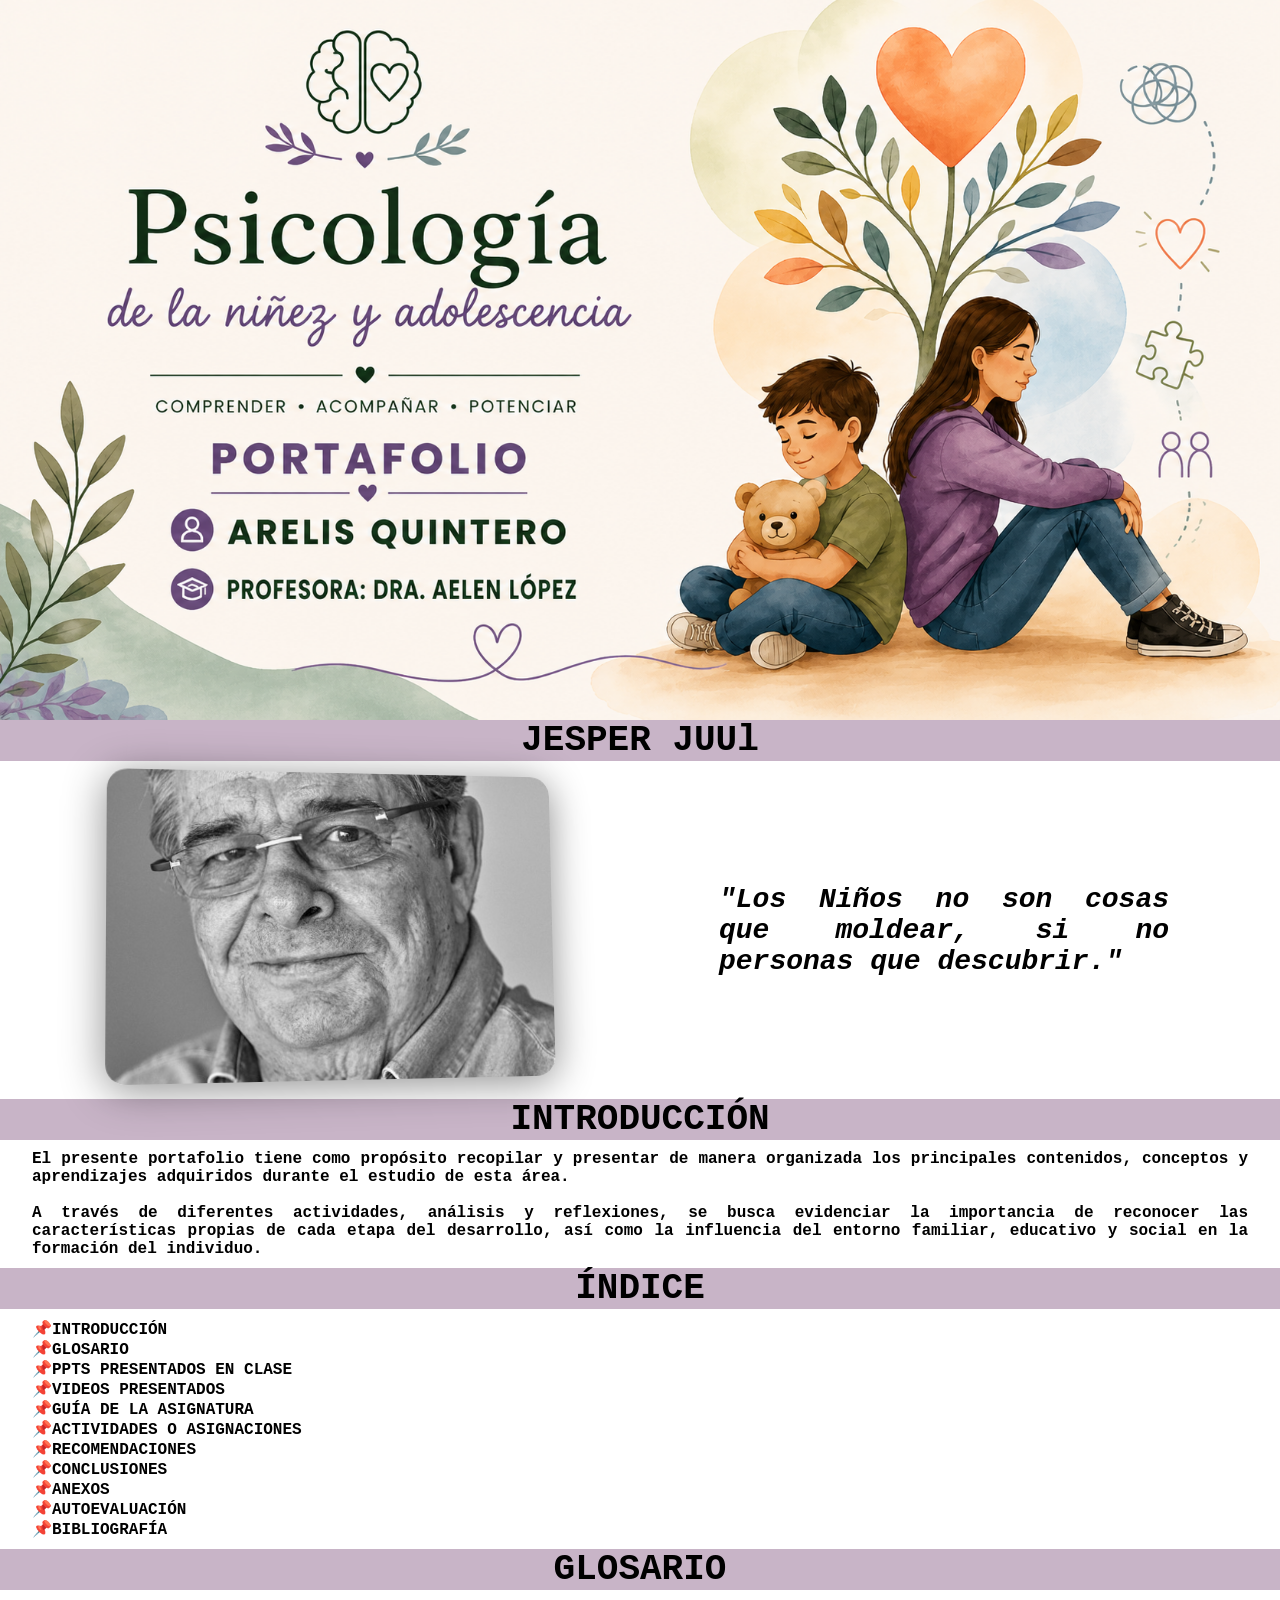
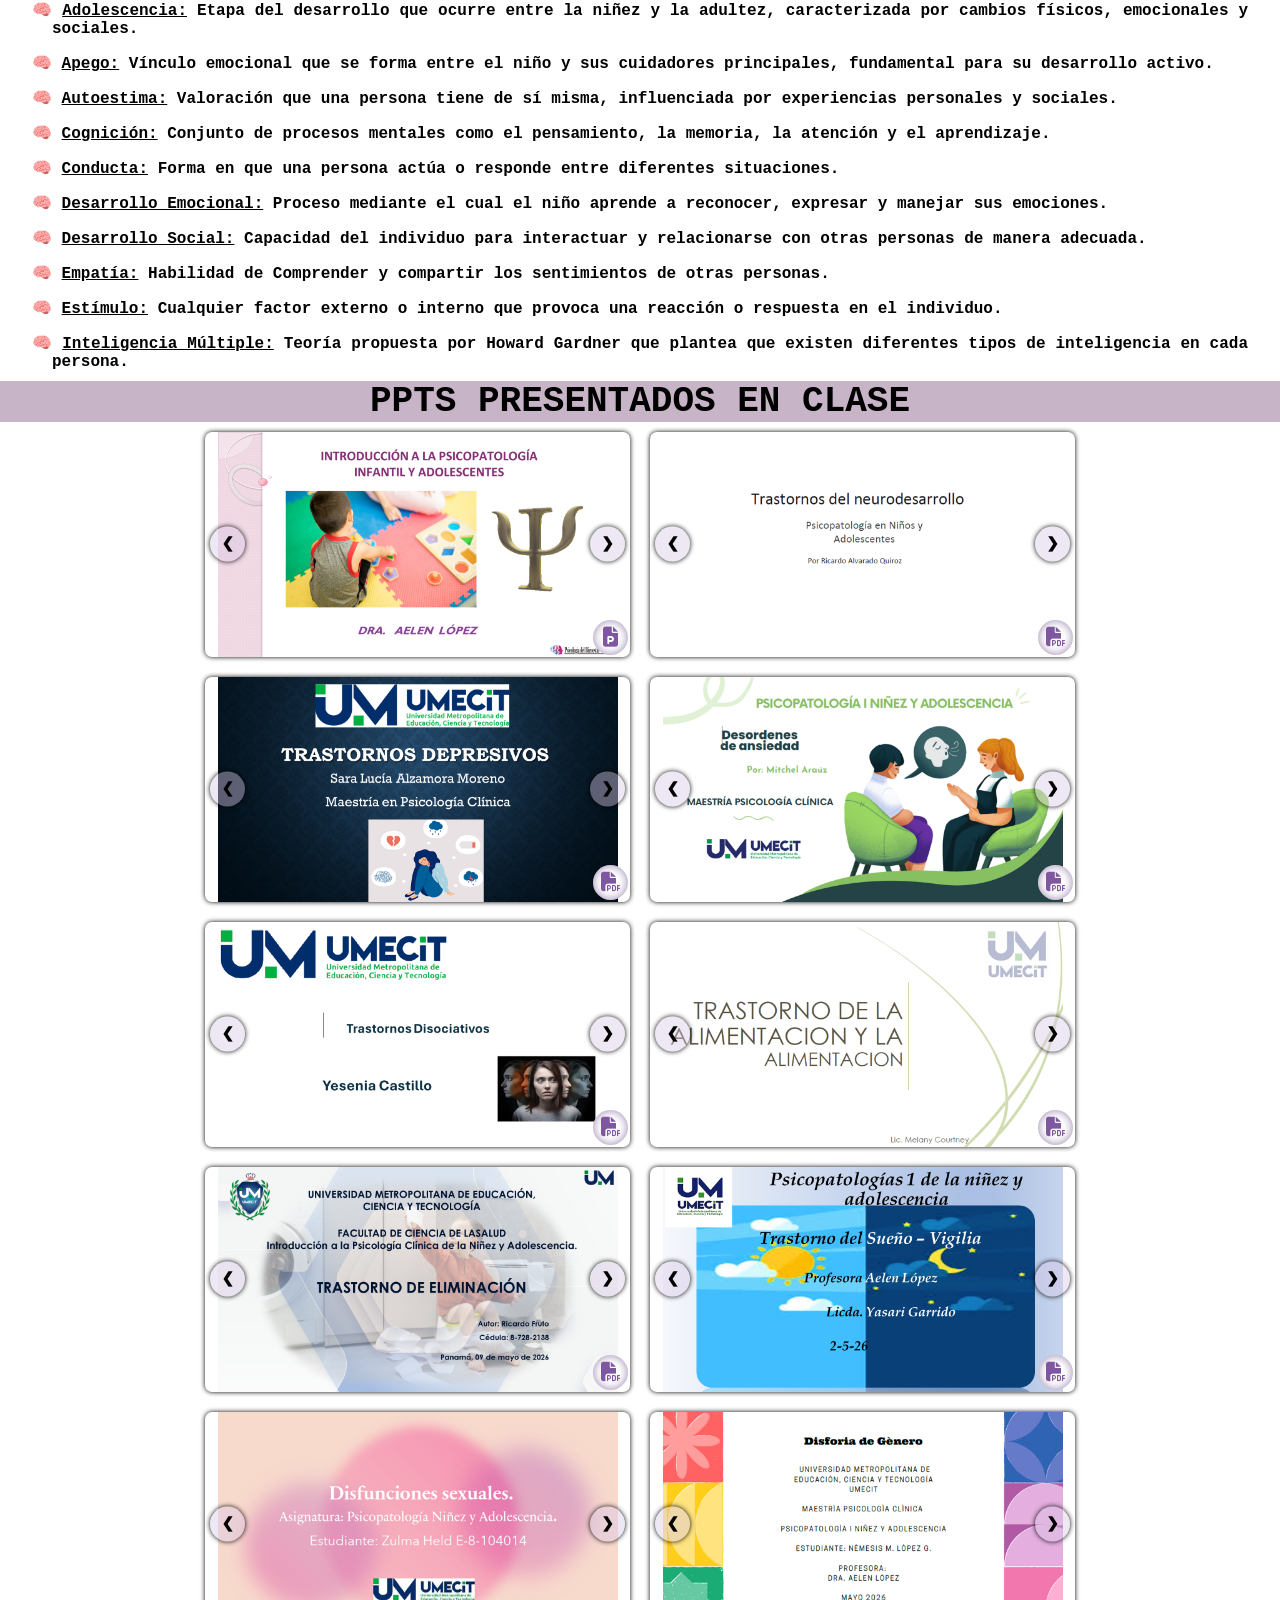
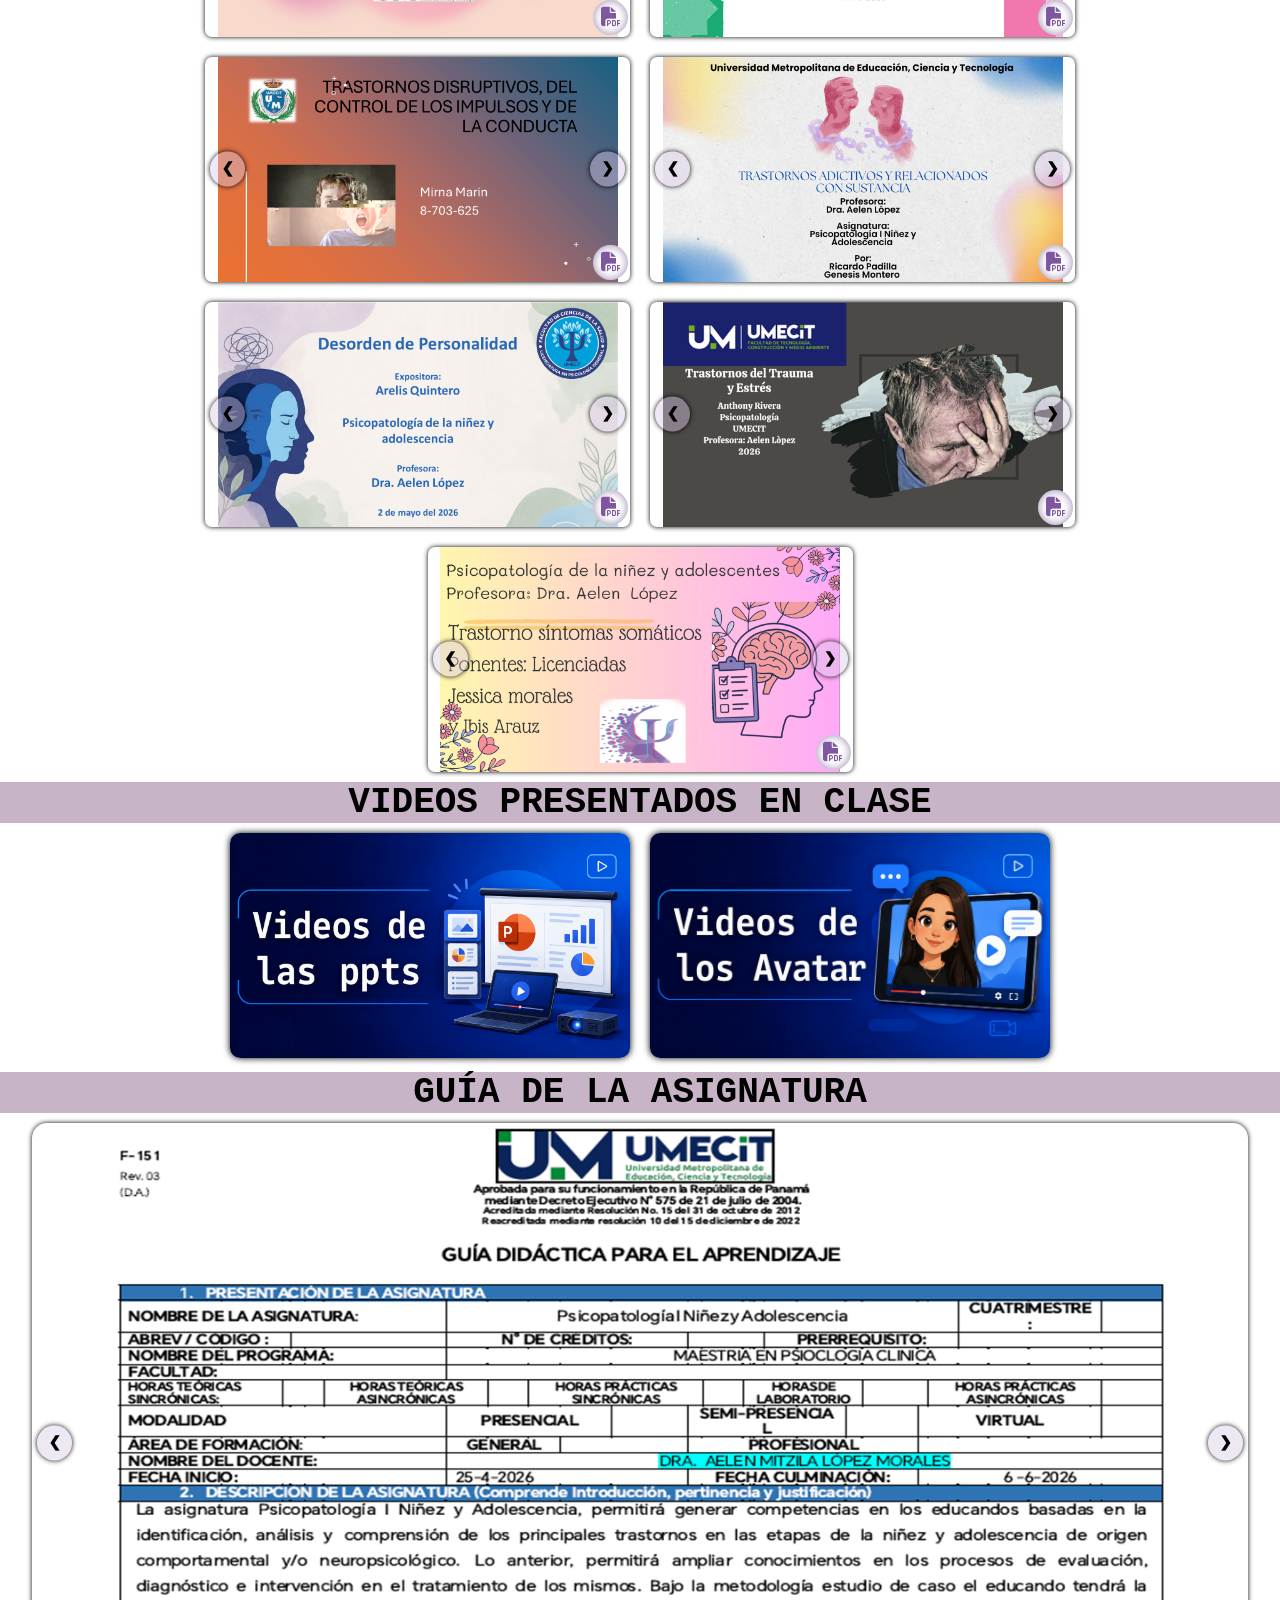
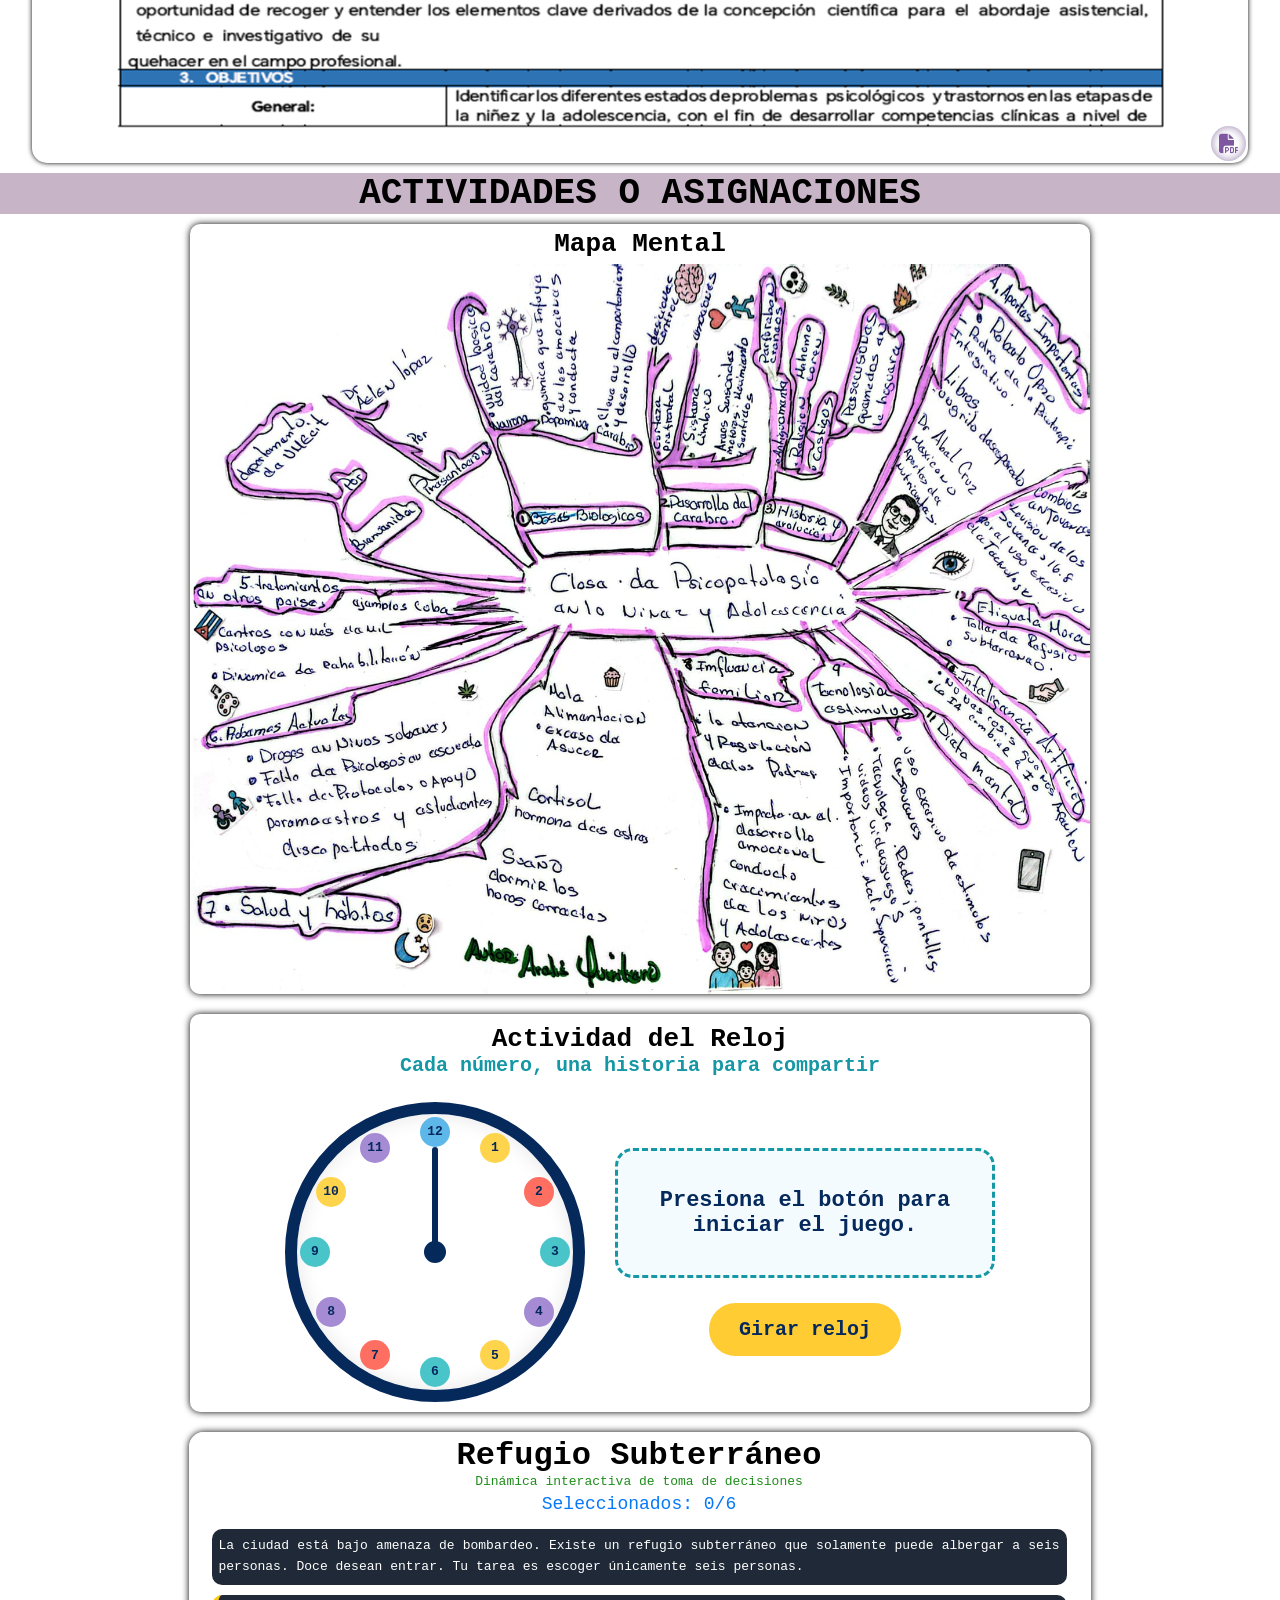
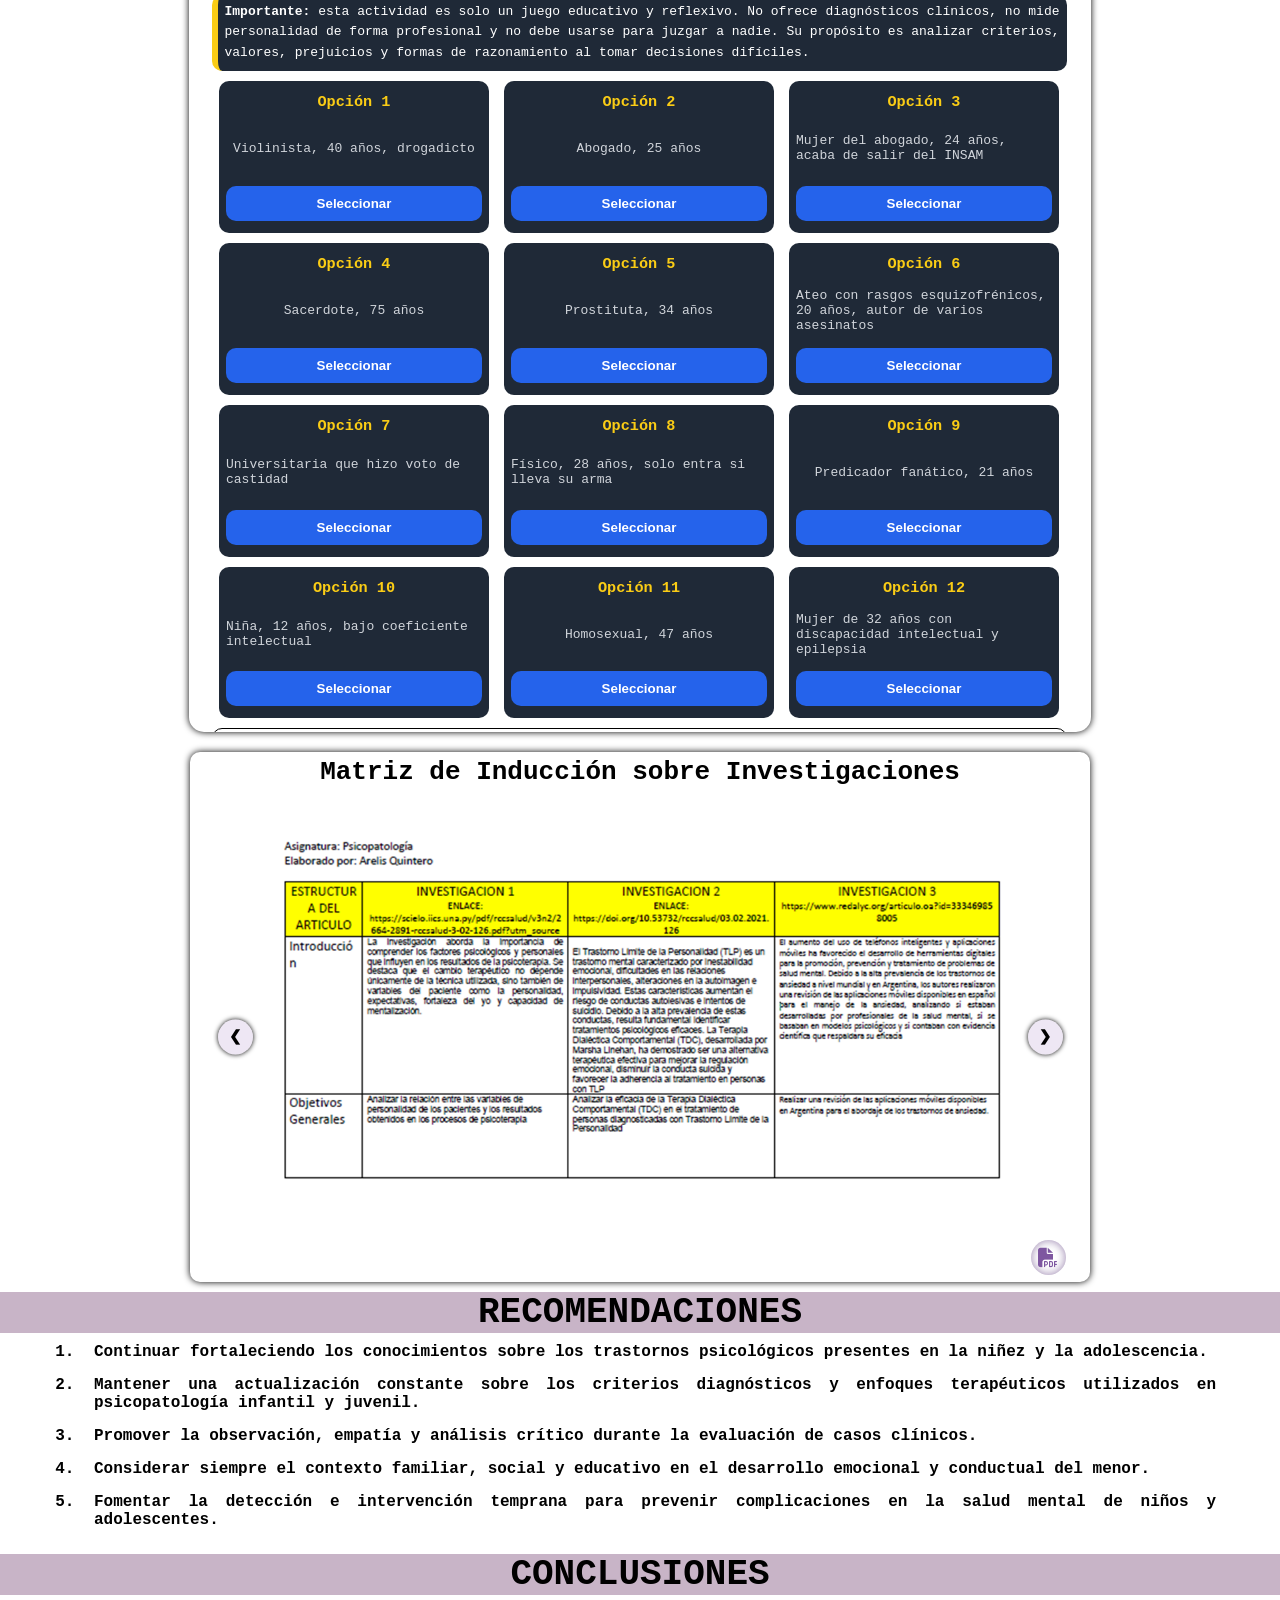
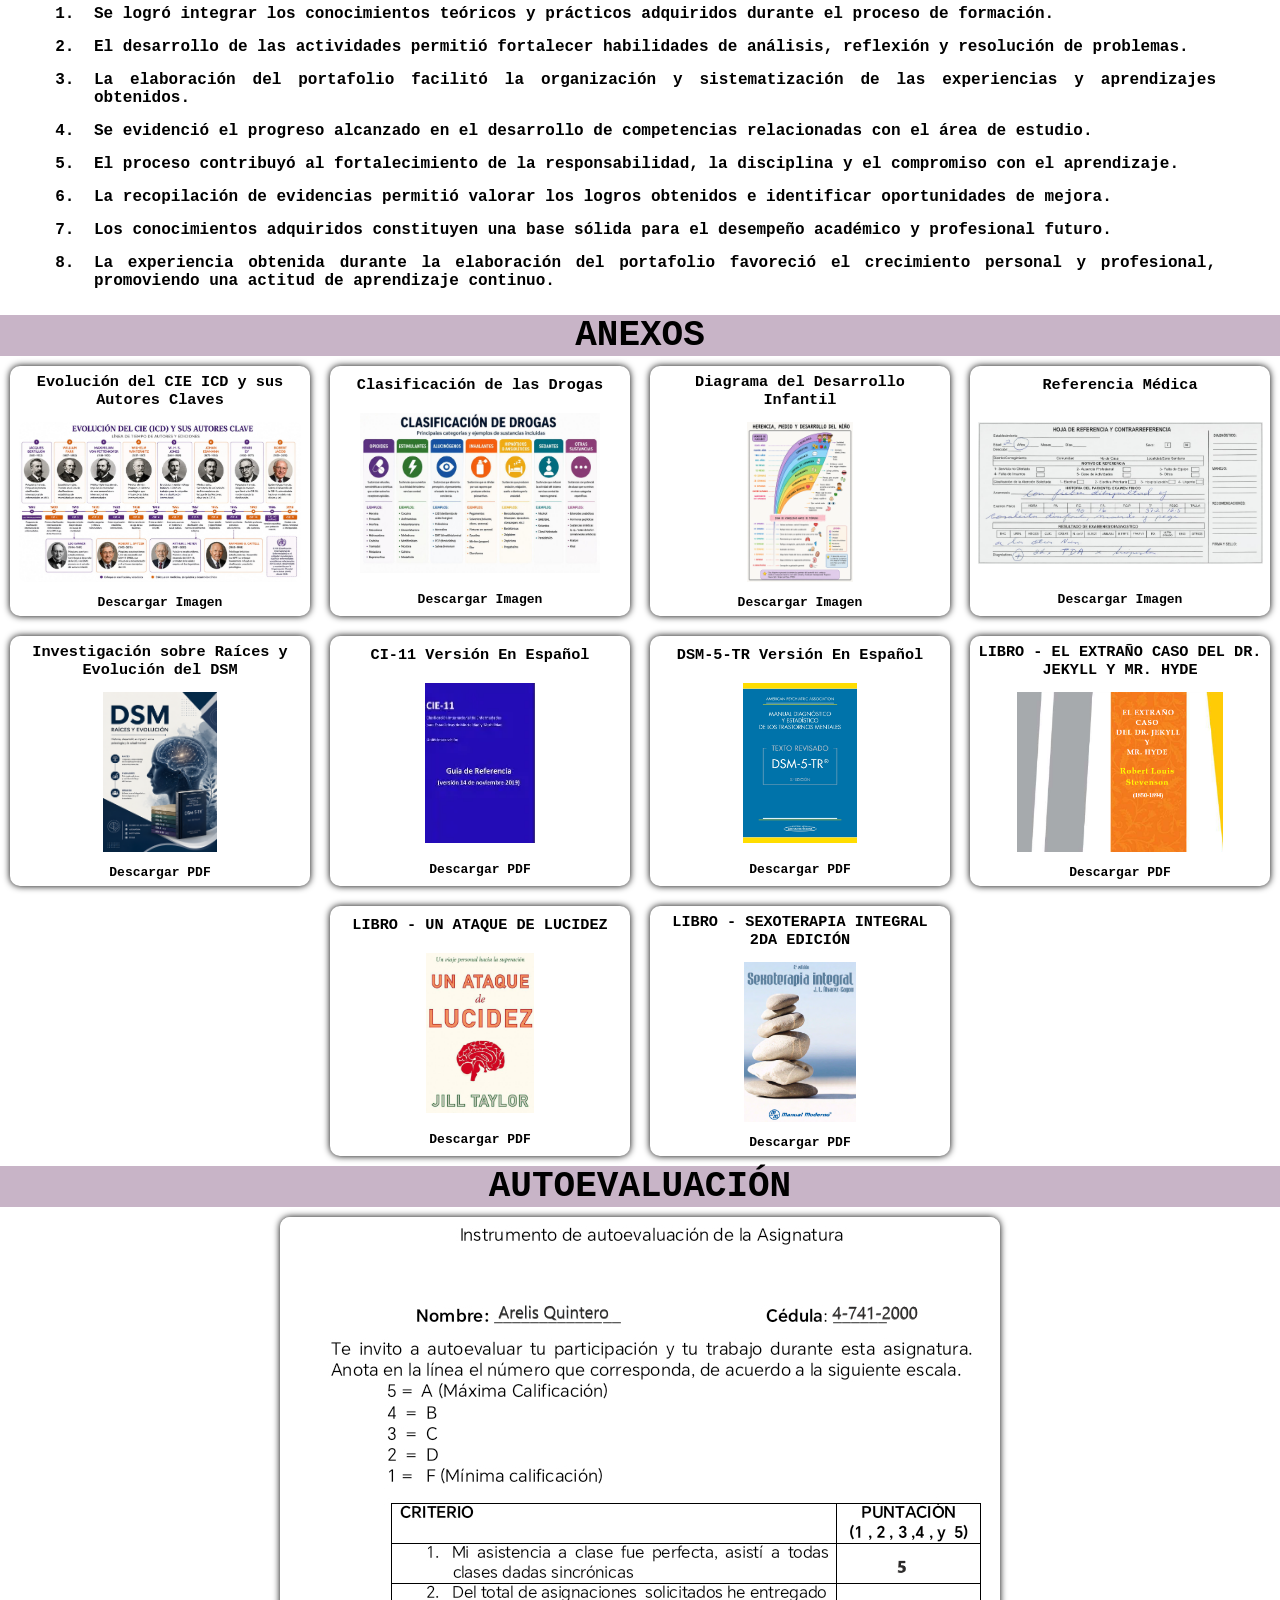
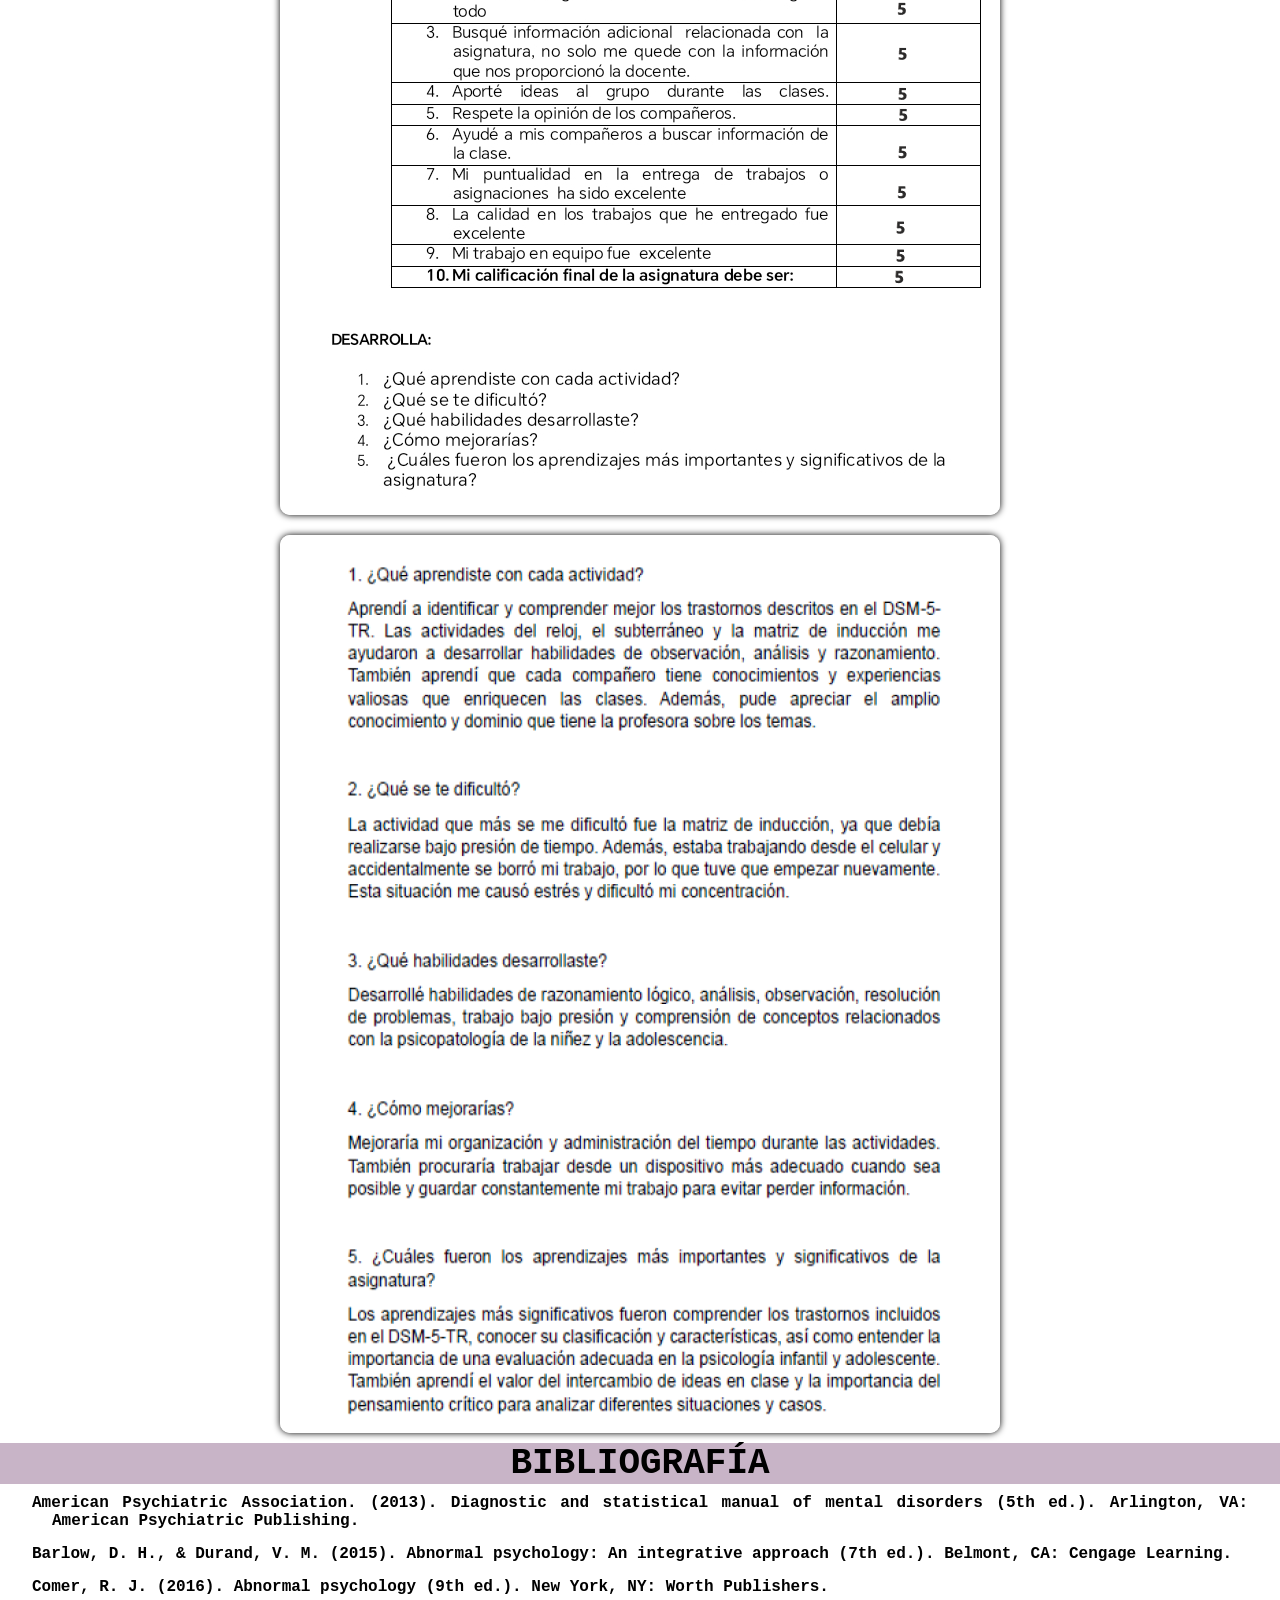
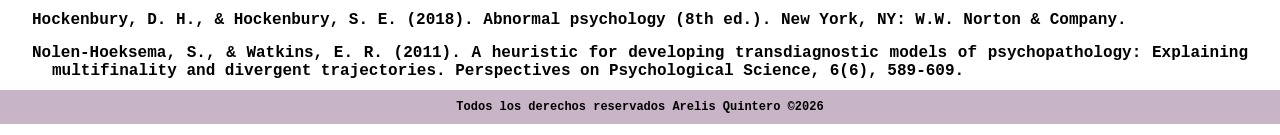
==== index.html @ db425bf8 "mejoras71" ====
<!DOCTYPE html>
<html lang="en">

<head>
  <meta charset="UTF-8" />
  <meta name="viewport" content="width=device-width, initial-scale=1.0" />
  <link href="style.css" rel="stylesheet" />
  <link href="https://cdnjs.cloudflare.com/ajax/libs/font-awesome/6.5.1/css/all.min.css" rel="stylesheet" />
  <title>Arelis - Mi Portafolio</title>
</head>

<body>
  <header>
    <img class="img-portada" src="portada.png" alt="portada" />
  </header>

  <main>
    <div class="fx fx-col">
      <div class="titulo">JESPER JUUl</div>
      <div class="seccion f-frase">
        <img class="img-frase" src="jesper.jpg" alt="autor" />
        <div class="txt-frase">
          "Los Niños no son cosas que moldear, si no personas que descubrir."
        </div>
      </div>
    </div>

    <div class="fx fx-col">
      <div class="titulo">INTRODUCCIÓN</div>
      <div class="seccion intro">
        El presente portafolio tiene como propósito recopilar y presentar de
        manera organizada los principales contenidos, conceptos y aprendizajes
        adquiridos durante el estudio de esta área. <br /><br />A través de
        diferentes actividades, análisis y reflexiones, se busca evidenciar la
        importancia de reconocer las características propias de cada etapa del
        desarrollo, así como la influencia del entorno familiar, educativo y
        social en la formación del individuo.
      </div>
    </div>

    <div class="fx fx-col">
      <div class="titulo">ÍNDICE</div>
      <ul class="indice">
        <li>INTRODUCCIÓN</li>
        <li>GLOSARIO</li>
        <li>PPTS PRESENTADOS EN CLASE</li>
        <li>VIDEOS PRESENTADOS</li>
        <li>GUÍA DE LA ASIGNATURA</li>
        <li>ACTIVIDADES O ASIGNACIONES</li>
        <li>RECOMENDACIONES</li>
        <li>CONCLUSIONES</li>
        <li>ANEXOS</li>
        <li>AUTOEVALUACIÓN</li>
        <li>BIBLIOGRAFÍA</li>
      </ul>
    </div>
    </div>

    <div class="fx fx-col">
      <div class="titulo">GLOSARIO</div>
      <ul class="glosario">
        <li>
          <u>Adolescencia:</u> Etapa del desarrollo que ocurre entre la
          niñez y la adultez, caracterizada por cambios físicos, emocionales
          y sociales.
        </li><br />
        <li>
          <u>Apego:</u> Vínculo emocional que se forma entre el niño y sus
          cuidadores principales, fundamental para su desarrollo activo.
        </li><br />
        <li>
          <u>Autoestima:</u> Valoración que una persona tiene de sí misma,
          influenciada por experiencias personales y sociales.
        </li><br />
        <li>
          <u>Cognición:</u> Conjunto de procesos mentales como el
          pensamiento, la memoria, la atención y el aprendizaje.
        </li><br />
        <li>
          <u>Conducta:</u> Forma en que una persona actúa o responde entre
          diferentes situaciones.
        </li><br />
        <li>
          <u>Desarrollo Emocional:</u> Proceso mediante el cual el niño
          aprende a reconocer, expresar y manejar sus emociones.
        </li><br />
        <li>
          <u>Desarrollo Social:</u> Capacidad del individuo para interactuar
          y relacionarse con otras personas de manera adecuada.
        </li><br />
        <li>
          <u>Empatía:</u> Habilidad de Comprender y compartir los
          sentimientos de otras personas.
        </li><br />
        <li>
          <u>Estímulo:</u> Cualquier factor externo o interno que provoca
          una reacción o respuesta en el individuo.
        </li><br />
        <li>
          <u>Inteligencia Múltiple:</u> Teoría propuesta por Howard Gardner
          que plantea que existen diferentes tipos de inteligencia en cada
          persona.
        </li>
      </ul>
    </div>

    <div class="fx fx-col">
      <div class="titulo">PPTS PRESENTADOS EN CLASE</div>

      <div class="ppts">
        <!--PSICOPATIAS-->
        <div class="carrusel">
          <img src="presentaciones/PSICOPATOLOGIA/Diapositiva1.PNG" alt="imagen" class="activo" />
          <img src="presentaciones/PSICOPATOLOGIA/Diapositiva2.PNG" alt="imagen" />
          <img src="presentaciones/PSICOPATOLOGIA/Diapositiva3.PNG" alt="imagen" />
          <img src="presentaciones/PSICOPATOLOGIA/Diapositiva4.PNG" alt="imagen" />
          <img src="presentaciones/PSICOPATOLOGIA/Diapositiva5.PNG" alt="imagen" />
          <img src="presentaciones/PSICOPATOLOGIA/Diapositiva6.PNG" alt="imagen" />
          <img src="presentaciones/PSICOPATOLOGIA/Diapositiva7.PNG" alt="imagen" />
          <img src="presentaciones/PSICOPATOLOGIA/Diapositiva8.PNG" alt="imagen" />
          <img src="presentaciones/PSICOPATOLOGIA/Diapositiva9.PNG" alt="imagen" />
          <img src="presentaciones/PSICOPATOLOGIA/Diapositiva10.PNG" alt="imagen" />
          <img src="presentaciones/PSICOPATOLOGIA/Diapositiva11.PNG" alt="imagen" />
          <img src="presentaciones/PSICOPATOLOGIA/Diapositiva12.PNG" alt="imagen" />
          <img src="presentaciones/PSICOPATOLOGIA/Diapositiva13.PNG" alt="imagen" />
          <img src="presentaciones/PSICOPATOLOGIA/Diapositiva14.PNG" alt="imagen" />
          <img src="presentaciones/PSICOPATOLOGIA/Diapositiva15.PNG" alt="imagen" />
          <img src="presentaciones/PSICOPATOLOGIA/Diapositiva16.PNG" alt="imagen" />
          <img src="presentaciones/PSICOPATOLOGIA/Diapositiva17.PNG" alt="imagen" />
          <img src="presentaciones/PSICOPATOLOGIA/Diapositiva18.PNG" alt="imagen" />
          <img src="presentaciones/PSICOPATOLOGIA/Diapositiva19.PNG" alt="imagen" />
          <img src="presentaciones/PSICOPATOLOGIA/Diapositiva20.PNG" alt="imagen" />
          <img src="presentaciones/PSICOPATOLOGIA/Diapositiva21.PNG" alt="imagen" />
          <img src="presentaciones/PSICOPATOLOGIA/Diapositiva22.PNG" alt="imagen" />
          <img src="presentaciones/PSICOPATOLOGIA/Diapositiva23.PNG" alt="imagen" />
          <img src="presentaciones/PSICOPATOLOGIA/Diapositiva24.PNG" alt="imagen" />
          <img src="presentaciones/PSICOPATOLOGIA/Diapositiva55.PNG" alt="imagen" />
          <img src="presentaciones/PSICOPATOLOGIA/Diapositiva66.PNG" alt="imagen" />
          <img src="presentaciones/PSICOPATOLOGIA/Diapositiva27.PNG" alt="imagen" />
          <img src="presentaciones/PSICOPATOLOGIA/Diapositiva28.PNG" alt="imagen" />
          <img src="presentaciones/PSICOPATOLOGIA/Diapositiva29.PNG" alt="imagen" />
          <img src="presentaciones/PSICOPATOLOGIA/Diapositiva30.PNG" alt="imagen" />
          <img src="presentaciones/PSICOPATOLOGIA/Diapositiva31.PNG" alt="imagen" />
          <img src="presentaciones/PSICOPATOLOGIA/Diapositiva32.PNG" alt="imagen" />
          <img src="presentaciones/PSICOPATOLOGIA/Diapositiva33.PNG" alt="imagen" />
          <img src="presentaciones/PSICOPATOLOGIA/Diapositiva34.PNG" alt="imagen" />
          <img src="presentaciones/PSICOPATOLOGIA/Diapositiva35.PNG" alt="imagen" />
          <img src="presentaciones/PSICOPATOLOGIA/Diapositiva36.PNG" alt="imagen" />
          <img src="presentaciones/PSICOPATOLOGIA/Diapositiva37.PNG" alt="imagen" />
          <img src="presentaciones/PSICOPATOLOGIA/Diapositiva38.PNG" alt="imagen" />
          <img src="presentaciones/PSICOPATOLOGIA/Diapositiva39.PNG" alt="imagen" />
          <img src="presentaciones/PSICOPATOLOGIA/Diapositiva40.PNG" alt="imagen" />
          <img src="presentaciones/PSICOPATOLOGIA/Diapositiva41.PNG" alt="imagen" />
          <img src="presentaciones/PSICOPATOLOGIA/Diapositiva42.PNG" alt="imagen" />
          <img src="presentaciones/PSICOPATOLOGIA/Diapositiva43.PNG" alt="imagen" />
          <img src="presentaciones/PSICOPATOLOGIA/Diapositiva44.PNG" alt="imagen" />
          <img src="presentaciones/PSICOPATOLOGIA/Diapositiva45.PNG" alt="imagen" />
          <img src="presentaciones/PSICOPATOLOGIA/Diapositiva46.PNG" alt="imagen" />
          <img src="presentaciones/PSICOPATOLOGIA/Diapositiva47.PNG" alt="imagen" />
          <img src="presentaciones/PSICOPATOLOGIA/Diapositiva48.PNG" alt="imagen" />
          <img src="presentaciones/PSICOPATOLOGIA/Diapositiva49.PNG" alt="imagen" />
          <img src="presentaciones/PSICOPATOLOGIA/Diapositiva50.PNG" alt="imagen" />
          <img src="presentaciones/PSICOPATOLOGIA/Diapositiva51.PNG" alt="imagen" />
          <img src="presentaciones/PSICOPATOLOGIA/Diapositiva52.PNG" alt="imagen" />
          <img src="presentaciones/PSICOPATOLOGIA/Diapositiva53.PNG" alt="imagen" />
          <img src="presentaciones/PSICOPATOLOGIA/Diapositiva54.PNG" alt="imagen" />
          <img src="presentaciones/PSICOPATOLOGIA/Diapositiva55.PNG" alt="imagen" />
          <img src="presentaciones/PSICOPATOLOGIA/Diapositiva56.PNG" alt="imagen" />
          <img src="presentaciones/PSICOPATOLOGIA/Diapositiva57.PNG" alt="imagen" />
          <img src="presentaciones/PSICOPATOLOGIA/Diapositiva58.PNG" alt="imagen" />
          <img src="presentaciones/PSICOPATOLOGIA/Diapositiva59.PNG" alt="imagen" />
          <img src="presentaciones/PSICOPATOLOGIA/Diapositiva60.PNG" alt="imagen" />

          <button class="adelante">&#10095;</button>
          <button class="atras">&#10094;</button>
          <a href="presentaciones/PSICOPATOLOGIA.pptx" title="Descargar PPTX" download>
            <i class="fa-solid fa-file-powerpoint"></i></a>
        </div>

        <!--Trastorno del neurodesarrollo-->
        <div class="carrusel">
          <img class="activo" src="presentaciones/trastorno neurodesarrllo/Diapositiva1.PNG" alt="imagen" />
          <img src="presentaciones/trastorno neurodesarrllo/Diapositiva2.PNG" alt="imagen" />
          <img src="presentaciones/trastorno neurodesarrllo/Diapositiva3.PNG" alt="imagen" />
          <img src="presentaciones/trastorno neurodesarrllo/Diapositiva4.PNG" alt="imagen" />
          <img src="presentaciones/trastorno neurodesarrllo/Diapositiva5.PNG" alt="imagen" />
          <img src="presentaciones/trastorno neurodesarrllo/Diapositiva6.PNG" alt="imagen" />
          <img src="presentaciones/trastorno neurodesarrllo/Diapositiva7.PNG" alt="imagen" />
          <img src="presentaciones/trastorno neurodesarrllo/Diapositiva8.PNG" alt="imagen" />
          <img src="presentaciones/trastorno neurodesarrllo/Diapositiva9.PNG" alt="imagen" />
          <img src="presentaciones/trastorno neurodesarrllo/Diapositiva10.PNG" alt="imagen" />
          <img src="presentaciones/trastorno neurodesarrllo/Diapositiva11.PNG" alt="imagen" />
          <img src="presentaciones/trastorno neurodesarrllo/Diapositiva12.PNG" alt="imagen" />
          <img src="presentaciones/trastorno neurodesarrllo/Diapositiva13.PNG" alt="imagen" />

          <button class="adelante">&#10095;</button>
          <button class="atras">&#10094;</button>
          <a href="presentaciones/Neurodesarrollo.pdf" title="Descargar PDF" download><i
              class="fa-solid fa-file-pdf"></i></a>
        </div>

        <!--Trastorno Depresivo-->
        <div class="carrusel">
          <img class="activo" src="presentaciones/trastorno depresivo/Diapositiva1.PNG" alt="imagen" />
          <img src="presentaciones/trastorno depresivo/Diapositiva2.PNG" alt="imagen" />
          <img src="presentaciones/trastorno depresivo/Diapositiva3.PNG" alt="imagen" />
          <img src="presentaciones/trastorno depresivo/Diapositiva4.PNG" alt="imagen" />
          <img src="presentaciones/trastorno depresivo/Diapositiva5.PNG" alt="imagen" />
          <img src="presentaciones/trastorno depresivo/Diapositiva6.PNG" alt="imagen" />
          <img src="presentaciones/trastorno depresivo/Diapositiva7.PNG" alt="imagen" />
          <img src="presentaciones/trastorno depresivo/Diapositiva8.PNG" alt="imagen" />
          <img src="presentaciones/trastorno depresivo/Diapositiva9.PNG" alt="imagen" />
          <img src="presentaciones/trastorno depresivo/Diapositiva10.PNG" alt="imagen" />
          <img src="presentaciones/trastorno depresivo/Diapositiva11.PNG" alt="imagen" />
          <img src="presentaciones/trastorno depresivo/Diapositiva12.PNG" alt="imagen" />
          <img src="presentaciones/trastorno depresivo/Diapositiva13.PNG" alt="imagen" />
          <img src="presentaciones/trastorno depresivo/Diapositiva14.PNG" alt="imagen" />
          <img src="presentaciones/trastorno depresivo/Diapositiva15.PNG" alt="imagen" />
          <img src="presentaciones/trastorno depresivo/Diapositiva16.PNG" alt="imagen" />
          <img src="presentaciones/trastorno depresivo/Diapositiva17.PNG" alt="imagen" />
          <img src="presentaciones/trastorno depresivo/Diapositiva18.PNG" alt="imagen" />
          <img src="presentaciones/trastorno depresivo/Diapositiva19.PNG" alt="imagen" />
          <img src="presentaciones/trastorno depresivo/Diapositiva20.PNG" alt="imagen" />
          <img src="presentaciones/trastorno depresivo/Diapositiva21.PNG" alt="imagen" />
          <img src="presentaciones/trastorno depresivo/Diapositiva23.PNG" alt="imagen" />
          <img src="presentaciones/trastorno depresivo/Diapositiva24.PNG" alt="imagen" />

          <button class="adelante">&#10095;</button>
          <button class="atras">&#10094;</button>
          <a href="presentaciones/Exposición TRASTORNOS DEPRESIVOS.pdf" title="Descargar PDF" download><i
              class="fa-solid fa-file-pdf"></i></a>
        </div>

        <!-- Desorden de Ansiedad -->
        <div class="carrusel">
          <img class="activo" src="presentaciones/desorden ansiedad/Diapositiva1.PNG" alt="imagen" />
          <img src="presentaciones/desorden ansiedad/Diapositiva2.PNG" alt="imagen" />
          <img src="presentaciones/desorden ansiedad/Diapositiva3.PNG" alt="imagen" />
          <img src="presentaciones/desorden ansiedad/Diapositiva4.PNG" alt="imagen" />
          <img src="presentaciones/desorden ansiedad/Diapositiva5.PNG" alt="imagen" />
          <img src="presentaciones/desorden ansiedad/Diapositiva6.PNG" alt="imagen" />
          <img src="presentaciones/desorden ansiedad/Diapositiva7.PNG" alt="imagen" />
          <img src="presentaciones/desorden ansiedad/Diapositiva8.PNG" alt="imagen" />
          <img src="presentaciones/desorden ansiedad/Diapositiva9.PNG" alt="imagen" />
          <img src="presentaciones/desorden ansiedad/Diapositiva10.PNG" alt="imagen" />
          <img src="presentaciones/desorden ansiedad/Diapositiva11.PNG" alt="imagen" />
          <img src="presentaciones/desorden ansiedad/Diapositiva12.PNG" alt="imagen" />
          <img src="presentaciones/desorden ansiedad/Diapositiva13.PNG" alt="imagen" />
          <img src="presentaciones/desorden ansiedad/Diapositiva14.PNG" alt="imagen" />
          <img src="presentaciones/desorden ansiedad/Diapositiva15.PNG" alt="imagen" />
          <img src="presentaciones/desorden ansiedad/Diapositiva16.PNG" alt="imagen" />
          <img src="presentaciones/desorden ansiedad/Diapositiva17.PNG" alt="imagen" />
          <img src="presentaciones/desorden ansiedad/Diapositiva18.PNG" alt="imagen" />
          <img src="presentaciones/desorden ansiedad/Diapositiva19.PNG" alt="imagen" />
          <img src="presentaciones/desorden ansiedad/Diapositiva20.PNG" alt="imagen" />

          <button class="adelante">&#10095;</button>
          <button class="atras">&#10094;</button>
          <a href="presentaciones/Ansiedad.pdf" title="Descargar PDF" download><i class="fa-solid fa-file-pdf"></i></a>
        </div>

        <!-- Trastorno Disociativo -->
        <div class="carrusel">
          <img class="activo" src="presentaciones/trastorno disociativo/Diapositiva1.PNG" alt="imagen" />
          <img src="presentaciones/trastorno disociativo/Diapositiva2.PNG" alt="imagen" />
          <img src="presentaciones/trastorno disociativo/Diapositiva3.PNG" alt="imagen" />
          <img src="presentaciones/trastorno disociativo/Diapositiva5.PNG" alt="imagen" />
          <img src="presentaciones/trastorno disociativo/Diapositiva6.PNG" alt="imagen" />
          <img src="presentaciones/trastorno disociativo/Diapositiva7.PNG" alt="imagen" />
          <img src="presentaciones/trastorno disociativo/Diapositiva8.PNG" alt="imagen" />
          <img src="presentaciones/trastorno disociativo/Diapositiva9.PNG" alt="imagen" />
          <img src="presentaciones/trastorno disociativo/Diapositiva10.PNG" alt="imagen" />

          <button class="adelante">&#10095;</button>
          <button class="atras">&#10094;</button>
          <a href="presentaciones/disociativo.pdf" title="Descargar PDF" download><i
              class="fa-solid fa-file-pdf"></i></a>
        </div>

        <!-- Trastono de alimentacion -->
        <div class="carrusel">
          <img class="activo" src="presentaciones/trastono alimentacion/Diapositiva0.PNG" alt="imagen" />
          <img src="presentaciones/trastono alimentacion/Diapositiva1.PNG" alt="imagen" />
          <img src="presentaciones/trastono alimentacion/Diapositiva2.PNG" alt="imagen" />
          <img src="presentaciones/trastono alimentacion/Diapositiva3.PNG" alt="imagen" />
          <img src="presentaciones/trastono alimentacion/Diapositiva4.PNG" alt="imagen" />
          <img src="presentaciones/trastono alimentacion/Diapositiva5.PNG" alt="imagen" />
          <img src="presentaciones/trastono alimentacion/Diapositiva6.PNG" alt="imagen" />
          <img src="presentaciones/trastono alimentacion/Diapositiva7.PNG" alt="imagen" />
          <img src="presentaciones/trastono alimentacion/Diapositiva8.PNG" alt="imagen" />
          <img src="presentaciones/trastono alimentacion/Diapositiva9.PNG" alt="imagen" />
          <img src="presentaciones/trastono alimentacion/Diapositiva10.PNG" alt="imagen" />
          <img src="presentaciones/trastono alimentacion/Diapositiva11.PNG" alt="imagen" />

          <button class="adelante">&#10095;</button>
          <button class="atras">&#10094;</button>
          <a href="presentaciones/alimentacion.pdf" title="Descargar PDF" download><i
              class="fa-solid fa-file-pdf"></i></a>
        </div>

        <!-- Trastorno de eliminación -->
        <div class="carrusel">
          <img class="activo" src="presentaciones/trastorno eliminacion/Diapositiva1.PNG" alt="imagen" />
          <img src="presentaciones/trastorno eliminacion/Diapositiva2.PNG" alt="imagen" />
          <img src="presentaciones/trastorno eliminacion/Diapositiva3.PNG" alt="imagen" />
          <img src="presentaciones/trastorno eliminacion/Diapositiva4.PNG" alt="imagen" />
          <img src="presentaciones/trastorno eliminacion/Diapositiva5.PNG" alt="imagen" />
          <img src="presentaciones/trastorno eliminacion/Diapositiva6.PNG" alt="imagen" />
          <img src="presentaciones/trastorno eliminacion/Diapositiva7.PNG" alt="imagen" />
          <img src="presentaciones/trastorno eliminacion/Diapositiva8.PNG" alt="imagen" />
          <img src="presentaciones/trastorno eliminacion/Diapositiva9.PNG" alt="imagen" />
          <img src="presentaciones/trastorno eliminacion/Diapositiva10.PNG" alt="imagen" />
          <img src="presentaciones/trastorno eliminacion/Diapositiva11.PNG" alt="imagen" />
          <img src="presentaciones/trastorno eliminacion/Diapositiva12.PNG" alt="imagen" />
          <img src="presentaciones/trastorno eliminacion/Diapositiva13.PNG" alt="imagen" />
          <img src="presentaciones/trastorno eliminacion/Diapositiva14.PNG" alt="imagen" />
          <img src="presentaciones/trastorno eliminacion/Diapositiva15.PNG" alt="imagen" />
          <img src="presentaciones/trastorno eliminacion/Diapositiva16.PNG" alt="imagen" />
          <img src="presentaciones/trastorno eliminacion/Diapositiva17.PNG" alt="imagen" />
          <button class="adelante">&#10095;</button>
          <button class="atras">&#10094;</button>
          <a href="presentaciones/Trastorno_eliminacion.pdf" title="Descargar PDF" download><i
              class="fa-solid fa-file-pdf"></i></a>
        </div>

        <!--Trastorno del sueño-->
        <div class="carrusel">
          <img class="activo" src="presentaciones/trastorno de sueno/Diapositiva2.PNG" alt="imagen" />
          <img src="presentaciones/trastorno de sueno/Diapositiva1.PNG" alt="imagen" />
          <img src="presentaciones/trastorno de sueno/Diapositiva3.PNG" alt="imagen" />
          <img src="presentaciones/trastorno de sueno/Diapositiva4.PNG" alt="imagen" />
          <img src="presentaciones/trastorno de sueno/Diapositiva5.PNG" alt="imagen" />
          <img src="presentaciones/trastorno de sueno/Diapositiva6.PNG" alt="imagen" />
          <img src="presentaciones/trastorno de sueno/Diapositiva7.PNG" alt="imagen" />
          <img src="presentaciones/trastorno de sueno/Diapositiva8.PNG" alt="imagen" />
          <img src="presentaciones/trastorno de sueno/Diapositiva9.PNG" alt="imagen" />
          <img src="presentaciones/trastorno de sueno/Diapositiva10.PNG" alt="imagen" />
          <img src="presentaciones/trastorno de sueno/Diapositiva11.PNG" alt="imagen" />
          <img src="presentaciones/trastorno de sueno/Diapositiva12.PNG" alt="imagen" />
          <img src="presentaciones/trastorno de sueno/Diapositiva13.PNG" alt="imagen" />
          <img src="presentaciones/trastorno de sueno/Diapositiva14.PNG" alt="imagen" />
          <img src="presentaciones/trastorno de sueno/Diapositiva15.PNG" alt="imagen" />
          <img src="presentaciones/trastorno de sueno/Diapositiva16.PNG" alt="imagen" />
          <img src="presentaciones/trastorno de sueno/Diapositiva17.PNG" alt="imagen" />
          <img src="presentaciones/trastorno de sueno/Diapositiva18.PNG" alt="imagen" />
          <img src="presentaciones/trastorno de sueno/Diapositiva19.PNG" alt="imagen" />
          <img src="presentaciones/trastorno de sueno/Diapositiva20.PNG" alt="imagen" />
          <img src="presentaciones/trastorno de sueno/Diapositiva21.PNG" alt="imagen" />
          <img src="presentaciones/trastorno de sueno/Diapositiva23.PNG" alt="imagen" />
          <img src="presentaciones/trastorno de sueno/Diapositiva24.PNG" alt="imagen" />
          <img src="presentaciones/trastorno de sueno/Diapositiva25.PNG" alt="imagen" />
          <img src="presentaciones/trastorno de sueno/Diapositiva26.PNG" alt="imagen" />
          <img src="presentaciones/trastorno de sueno/Diapositiva27.PNG" alt="imagen" />
          <img src="presentaciones/trastorno de sueno/Diapositiva28.PNG" alt="imagen" />
          <img src="presentaciones/trastorno de sueno/Diapositiva29.PNG" alt="imagen" />
          <img src="presentaciones/trastorno de sueno/Diapositiva30.PNG" alt="imagen" />

          <button class="adelante">&#10095;</button>
          <button class="atras">&#10094;</button>
          <a href="presentaciones/psicopatologias vigilia sueño.pdf" title="Descargar PDF" download><i
              class="fa-solid fa-file-pdf"></i></a>
        </div>

        <!--Disfunción Sexual-->
        <div class="carrusel">
          <img class="activo" src="presentaciones/disfuncion sexual/Diapositiva2.PNG" alt="imagen" />
          <img src="presentaciones/disfuncion sexual/Diapositiva1.PNG" alt="imagen" />
          <img src="presentaciones/disfuncion sexual/Diapositiva3.PNG" alt="imagen" />
          <img src="presentaciones/disfuncion sexual/Diapositiva4.PNG" alt="imagen" />
          <img src="presentaciones/disfuncion sexual/Diapositiva5.PNG" alt="imagen" />
          <img src="presentaciones/disfuncion sexual/Diapositiva6.PNG" alt="imagen" />
          <img src="presentaciones/disfuncion sexual/Diapositiva7.PNG" alt="imagen" />
          <img src="presentaciones/disfuncion sexual/Diapositiva8.PNG" alt="imagen" />
          <img src="presentaciones/disfuncion sexual/Diapositiva9.PNG" alt="imagen" />
          <img src="presentaciones/disfuncion sexual/Diapositiva10.PNG" alt="imagen" />
          <img src="presentaciones/disfuncion sexual/Diapositiva11.PNG" alt="imagen" />
          <img src="presentaciones/disfuncion sexual/Diapositiva12.PNG" alt="imagen" />
          <img src="presentaciones/disfuncion sexual/Diapositiva13.PNG" alt="imagen" />
          <img src="presentaciones/disfuncion sexual/Diapositiva14.PNG" alt="imagen" />
          <img src="presentaciones/disfuncion sexual/Diapositiva15.PNG" alt="imagen" />
          <img src="presentaciones/disfuncion sexual/Diapositiva16.PNG" alt="imagen" />

          <button class="adelante">&#10095;</button>
          <button class="atras">&#10094;</button>
          <a href="presentaciones/Disfusiones Sexuales.pdf" title="Descargar PDF" download><i
              class="fa-solid fa-file-pdf"></i></a>
        </div>

        <!-- Disforia de genero -->
        <div class="carrusel">
          <img class="activo" src="presentaciones/disforia genero/Diapositiva1.PNG" alt="imagen" />
          <img src="presentaciones/disforia genero/Diapositiva2.PNG" alt="imagen" />
          <img src="presentaciones/disforia genero/Diapositiva3.PNG" alt="imagen" />
          <img src="presentaciones/disforia genero/Diapositiva4.PNG" alt="imagen" />
          <img src="presentaciones/disforia genero/Diapositiva5.PNG" alt="imagen" />
          <img src="presentaciones/disforia genero/Diapositiva6.PNG" alt="imagen" />
          <img src="presentaciones/disforia genero/Diapositiva7.PNG" alt="imagen" />
          <img src="presentaciones/disforia genero/Diapositiva8.PNG" alt="imagen" />
          <img src="presentaciones/disforia genero/Diapositiva9.PNG" alt="imagen" />
          <img src="presentaciones/disforia genero/Diapositiva10.PNG" alt="imagen" />
          <img src="presentaciones/disforia genero/Diapositiva11.PNG" alt="imagen" />
          <img src="presentaciones/disforia genero/Diapositiva12.PNG" alt="imagen" />
          <img src="presentaciones/disforia genero/Diapositiva13.PNG" alt="imagen" />
          <img src="presentaciones/disforia genero/Diapositiva14.PNG" alt="imagen" />
          <img src="presentaciones/disforia genero/Diapositiva15.PNG" alt="imagen" />

          <button class="adelante">&#10095;</button>
          <button class="atras">&#10094;</button>
          <a href="presentaciones/DISFORIA-DE-GENERO.pdf" title="Descargar PDF" download><i
              class="fa-solid fa-file-pdf"></i></a>
        </div>

        <!--Trastorno de control de los impulsos-->
        <div class="carrusel">
          <img class="activo" src="presentaciones/trastorno de control/Diapositiva1.PNG" alt="imagen" />
          <img src="presentaciones/trastorno de control/Diapositiva2.PNG" alt="imagen" />
          <img src="presentaciones/trastorno de control/Diapositiva3.PNG" alt="imagen" />
          <img src="presentaciones/trastorno de control/Diapositiva4.PNG" alt="imagen" />
          <img src="presentaciones/trastorno de control/Diapositiva5.PNG" alt="imagen" />
          <img src="presentaciones/trastorno de control/Diapositiva6.PNG" alt="imagen" />
          <img src="presentaciones/trastorno de control/Diapositiva7.PNG" alt="imagen" />
          <img src="presentaciones/trastorno de control/Diapositiva8.PNG" alt="imagen" />
          <img src="presentaciones/trastorno de control/Diapositiva9.PNG" alt="imagen" />
          <img src="presentaciones/trastorno de control/Diapositiva10.PNG" alt="imagen" />
          <img src="presentaciones/trastorno de control/Diapositiva11.PNG" alt="imagen" />
          <img src="presentaciones/trastorno de control/Diapositiva12.PNG" alt="imagen" />
          <img src="presentaciones/trastorno de control/Diapositiva13.PNG" alt="imagen" />
          <img src="presentaciones/trastorno de control/Diapositiva14.PNG" alt="imagen" />
          <img src="presentaciones/trastorno de control/Diapositiva15.PNG" alt="imagen" />
          <img src="presentaciones/trastorno de control/Diapositiva16.PNG" alt="imagen" />
          <img src="presentaciones/trastorno de control/Diapositiva17.PNG" alt="imagen" />
          <button class="adelante">&#10095;</button>
          <button class="atras">&#10094;</button>
          <a href="presentaciones/TRASTORNOS_DISRUPTIVOS_DEL_CONTROL_DE_LOS_IMPULSOS.pdf" title="Descargar PDF"
            download><i class="fa-solid fa-file-pdf"></i></a>
        </div>

        <!--Trastorno adictivo y relacionado con sustancias-->
        <div class="carrusel">
          <img class="activo" src="presentaciones/trastorno adictivo/Diapositiva1.PNG" alt="imagen" />
          <img src="presentaciones/trastorno adictivo//Diapositiva2.PNG" alt="imagen" />
          <img src="presentaciones/trastorno adictivo/Diapositiva3.PNG" alt="imagen" />
          <img src="presentaciones/trastorno adictivo/Diapositiva4.PNG" alt="imagen" />
          <img src="presentaciones/trastorno adictivo/Diapositiva5.PNG" alt="imagen" />
          <img src="presentaciones/trastorno adictivo/Diapositiva6.PNG" alt="imagen" />
          <img src="presentaciones/trastorno adictivo/Diapositiva7.PNG" alt="imagen" />
          <img src="presentaciones/trastorno adictivo/Diapositiva8.PNG" alt="imagen" />
          <img src="presentaciones/trastorno adictivo/Diapositiva9.PNG" alt="imagen" />
          <img src="presentaciones/trastorno adictivo/Diapositiva10.PNG" alt="imagen" />
          <img src="presentaciones/trastorno adictivo/Diapositiva11.PNG" alt="imagen" />
          <img src="presentaciones/trastorno adictivo/Diapositiva12.PNG" alt="imagen" />
          <img src="presentaciones/trastorno adictivo/Diapositiva13.PNG" alt="imagen" />
          <img src="presentaciones/trastorno adictivo/Diapositiva14.PNG" alt="imagen" />
          <img src="presentaciones/trastorno adictivo/Diapositiva15.PNG" alt="imagen" />
          <img src="presentaciones/trastorno adictivo/Diapositiva16.PNG" alt="imagen" />
          <img src="presentaciones/trastorno adictivo/Diapositiva17.PNG" alt="imagen" />
          <img src="presentaciones/trastorno adictivo/Diapositiva18.PNG" alt="imagen" />
          <img src="presentaciones/trastorno adictivo/Diapositiva19.PNG" alt="imagen" />
          <img src="presentaciones/trastorno adictivo/Diapositiva20.PNG" alt="imagen" />
          <img src="presentaciones/trastorno adictivo/Diapositiva21.PNG" alt="imagen" />
          <img src="presentaciones/trastorno adictivo/Diapositiva22.PNG" alt="imagen" />
          <img src="presentaciones/trastorno adictivo/Diapositiva23.PNG" alt="imagen" />
          <button class="adelante">&#10095;</button>
          <button class="atras">&#10094;</button>
          <a href="presentaciones/sustancias.pdf" title="Descargar PDF" download><i
              class="fa-solid fa-file-pdf"></i></a>
        </div>

        <!--Desorden de la personalidad-->
        <div class="carrusel">
          <img class="activo" src="presentaciones/desorden de la personalidad/Diapositiva1.PNG" alt="imagen" />
          <img src="presentaciones/desorden de la personalidad/Diapositiva2.PNG" alt="imagen" />
          <img src="presentaciones/desorden de la personalidad/Diapositiva3.PNG" alt="imagen" />
          <img src="presentaciones/desorden de la personalidad/Diapositiva4.PNG" alt="imagen" />
          <img src="presentaciones/desorden de la personalidad/Diapositiva5.PNG" alt="imagen" />
          <img src="presentaciones/desorden de la personalidad/Diapositiva6.PNG" alt="imagen" />
          <img src="presentaciones/desorden de la personalidad/Diapositiva7.PNG" alt="imagen" />
          <img src="presentaciones/desorden de la personalidad/Diapositiva8.PNG" alt="imagen" />
          <img src="presentaciones/desorden de la personalidad/Diapositiva9.PNG" alt="imagen" />
          <img src="presentaciones/desorden de la personalidad/Diapositiva10.PNG" alt="imagen" />
          <img src="presentaciones/desorden de la personalidad/Diapositiva11.PNG" alt="imagen" />
          <img src="presentaciones/desorden de la personalidad/Diapositiva12.PNG" alt="imagen" />
          <img src="presentaciones/desorden de la personalidad/Diapositiva13.PNG" alt="imagen" />
          <img src="presentaciones/desorden de la personalidad/Diapositiva14.PNG" alt="imagen" />
          <img src="presentaciones/desorden de la personalidad/Diapositiva15.PNG" alt="imagen" />
          <img src="presentaciones/desorden de la personalidad/Diapositiva16.PNG" alt="imagen" />
          <img src="presentaciones/desorden de la personalidad/Diapositiva17.PNG" alt="imagen" />
          <img src="presentaciones/desorden de la personalidad/Diapositiva18.PNG" alt="imagen" />
          <img src="presentaciones/desorden de la personalidad/Diapositiva19.PNG" alt="imagen" />
          <img src="presentaciones/desorden de la personalidad/Diapositiva20.PNG" alt="imagen" />
          <img src="presentaciones/desorden de la personalidad/Diapositiva21.PNG" alt="imagen" />
          <img src="presentaciones/desorden de la personalidad/Diapositiva22.PNG" alt="imagen" />
          <button class="adelante">&#10095;</button>
          <button class="atras">&#10094;</button>
          <a href="presentaciones/Desorden de personalidad.pdf" title="Descargar PDF" download><i
              class="fa-solid fa-file-pdf"></i></a>
        </div>

        <!-- Trastornos relacionados con el estres -->
        <div class="carrusel">
          <img class="activo" src="presentaciones/trastorno estres/Diapositiva1.PNG" alt="imagen" />
          <img src="presentaciones/trastorno estres/Diapositiva2.PNG" alt="imagen" />
          <img src="presentaciones/trastorno estres/Diapositiva3.PNG" alt="imagen" />
          <img src="presentaciones/trastorno estres/Diapositiva4.PNG" alt="imagen" />
          <img src="presentaciones/trastorno estres/Diapositiva5.PNG" alt="imagen" />
          <img src="presentaciones/trastorno estres/Diapositiva6.PNG" alt="imagen" />
          <img src="presentaciones/trastorno estres/Diapositiva7.PNG" alt="imagen" />
          <img src="presentaciones/trastorno estres/Diapositiva8.PNG" alt="imagen" />
          <img src="presentaciones/trastorno estres/Diapositiva9.PNG" alt="imagen" />
          <img src="presentaciones/trastorno estres/Diapositiva10.PNG" alt="imagen" />
          <img src="presentaciones/trastorno estres/Diapositiva11.PNG" alt="imagen" />

          <button class="adelante">&#10095;</button>
          <button class="atras">&#10094;</button>
          <a href="presentaciones/estres.pdf" title="Descargar PDF" download><i class="fa-solid fa-file-pdf"></i></a>
        </div>

        <!-- Sintomas somaticos -->
        <div class="carrusel">
          <img class="activo" src="presentaciones/trastorno somatico/Diapositiva1.PNG" alt="imagen" />
          <img src="presentaciones/trastorno somatico/Diapositiva2.PNG" alt="imagen" />
          <img src="presentaciones/trastorno somatico/Diapositiva3.PNG" alt="imagen" />
          <img src="presentaciones/trastorno somatico/Diapositiva4.PNG" alt="imagen" />
          <img src="presentaciones/trastorno somatico/Diapositiva5.PNG" alt="imagen" />
          <img src="presentaciones/trastorno somatico/Diapositiva6.PNG" alt="imagen" />
          <img src="presentaciones/trastorno somatico/Diapositiva7.PNG" alt="imagen" />
          <img src="presentaciones/trastorno somatico/Diapositiva8.PNG" alt="imagen" />
          <img src="presentaciones/trastorno somatico/Diapositiva9.PNG" alt="imagen" />
          <img src="presentaciones/trastorno somatico/Diapositiva10.PNG" alt="imagen" />
          <img src="presentaciones/trastorno somatico/Diapositiva11.PNG" alt="imagen" />
          <img src="presentaciones/trastorno somatico/Diapositiva12.PNG" alt="imagen" />
          <img src="presentaciones/trastorno somatico/Diapositiva13.PNG" alt="imagen" />
          <img src="presentaciones/trastorno somatico/Diapositiva14.PNG" alt="imagen" />
          <img src="presentaciones/trastorno somatico/Diapositiva15.PNG" alt="imagen" />
          <img src="presentaciones/trastorno somatico/Diapositiva16.PNG" alt="imagen" />
          <img src="presentaciones/trastorno somatico/Diapositiva17.PNG" alt="imagen" />
          <img src="presentaciones/trastorno somatico/Diapositiva18.PNG" alt="imagen" />
          <img src="presentaciones/trastorno somatico/Diapositiva19.PNG" alt="imagen" />
          <img src="presentaciones/trastorno somatico/Diapositiva20.PNG" alt="imagen" />
          <img src="presentaciones/trastorno somatico/Diapositiva21.PNG" alt="imagen" />
          <img src="presentaciones/trastorno somatico/Diapositiva22.PNG" alt="imagen" />
          <img src="presentaciones/trastorno somatico/Diapositiva23.PNG" alt="imagen" />
          <button class="adelante">&#10095;</button>
          <button class="atras">&#10094;</button>
          <a href="presentaciones/Desorden de personalidad.pdf" title="Descargar PDF" download><i
              class="fa-solid fa-file-pdf"></i></a>
        </div>
      </div>
    </div>

    <div class="fx fx-col">
      <div class="titulo" id="videos">VIDEOS PRESENTADOS EN CLASE</div>
      <div class="ppts">
        <a class="btn-videos" href="videos_ppts.html"><img src="portada_videos_ppts.png" alt="portada" /></a>
        <a class="btn-videos" href="videos_avatar.html"><img src="portada_videos_avatar.png" alt="portada" /></a>
      </div>
    </div>

    <div class="fx fx-col">
      <div class="titulo">GUÍA DE LA ASIGNATURA</div>
      <div class="carrusel guia">
        <img class="activo" src="GUIA/guiashow/Diapositiva1.PNG" alt="imagen" />
        <img src="GUIA/guiashow/Diapositiva2.PNG" alt="imagen" />
        <img src="GUIA/guiashow/Diapositiva3.PNG" alt="imagen" />
        <img src="GUIA/guiashow/Diapositiva4.PNG" alt="imagen" />
        <img src="GUIA/guiashow/Diapositiva5.PNG" alt="imagen" />
        <img src="GUIA/guiashow/Diapositiva6.PNG" alt="imagen" />
        <img src="GUIA/guiashow/Diapositiva7.PNG" alt="imagen" />
        <img src="GUIA/guiashow/Diapositiva8.PNG" alt="imagen" />
        <img src="GUIA/guiashow/Diapositiva9.PNG" alt="imagen" />
        <img src="GUIA/guiashow/Diapositiva10.PNG" alt="imagen" />

        <button class="adelante">&#10095;</button>
        <button class="atras">&#10094;</button>
        <a href="GUIA/GUIA_PARA_APRENDIZAJE.pdf" title="Descargar PDF" download><i class="fa-solid fa-file-pdf"></i></a>
      </div>
    </div>

    <div class="fx fx-col">
      <div class="titulo">ACTIVIDADES O ASIGNACIONES</div>

      <div class="mapa">
        <h1>Mapa Mental</h1>
        <img src="actividades/mapa_mental.jpg" alt="mapa" />
      </div>

      <div class="container">
        <h1>Actividad del Reloj</h1>
        <p class="subtitle">Cada número, una historia para compartir</p>

        <div class="game">
          <div class="clock" id="clock">
            <div class="hand" id="hand"></div>
            <div class="center"></div>
          </div>

          <div class="panel">
            <div class="question-box" id="question">
              Presiona el botón para iniciar el juego.
            </div>

            <button onclick="spinClock()">Girar reloj</button>
          </div>
        </div>
      </div>

      <section id="refugio">
        <iframe src="refugio.html" class="iframe-refugio" title="Refugio Subterráneo">
        </iframe>
      </section>

      <div class="matriz">
        <h1>Matriz de Inducción sobre Investigaciones</h1>
        <div class="carrusel carrusel2">
          <img class="activo" src="actividades/matriz_induccion/Diapositiva1.PNG" alt="imagen" />
          <img src="actividades/matriz_induccion/Diapositiva2.PNG" alt="imagen" />
          <img src="actividades/matriz_induccion/Diapositiva3.PNG" alt="imagen" />
          <img src="actividades/matriz_induccion/Diapositiva4.PNG" alt="imagen" />


          <button class="adelante">&#10095;</button>
          <button class="atras">&#10094;</button>
          <a href="actividades/Matriz_de_Induccion.pdf" title="Descargar PDF" download><i
              class="fa-solid fa-file-pdf"></i></a>
        </div>
      </div>
    </div>

    <div class="fx fx-col">
      <div class="titulo">RECOMENDACIONES</div>
      <ol class="recomendaciones">
        <li>Continuar fortaleciendo los conocimientos sobre los trastornos psicológicos presentes en la niñez y la
          adolescencia.</li> <br />
        <li>Mantener una actualización constante sobre los criterios diagnósticos y enfoques terapéuticos utilizados
          en psicopatología infantil y juvenil.</li> <br />
        <li>Promover la observación, empatía y análisis crítico durante la evaluación de casos clínicos.</li> <br />
        <li>Considerar siempre el contexto familiar, social y educativo en el desarrollo emocional y conductual del
          menor.</li> <br />
        <li>Fomentar la detección e intervención temprana para prevenir complicaciones en la salud mental de niños y
          adolescentes.</li> <br />
      </ol>
    </div>

    <div class="fx fx-col">
      <div class="titulo">CONCLUSIONES</div>
      <ol class="conclusiones">
        <li>Se logró integrar los conocimientos teóricos y prácticos adquiridos durante el proceso de formación.</li>
        <br />
        <li>El desarrollo de las actividades permitió fortalecer habilidades de análisis, reflexión y resolución de
          problemas.</li> <br />
        <li>La elaboración del portafolio facilitó la organización y sistematización de las experiencias y aprendizajes
          obtenidos.</li> <br />
        <li>Se evidenció el progreso alcanzado en el desarrollo de competencias relacionadas con el área de estudio.
        </li> <br />
        <li>El proceso contribuyó al fortalecimiento de la responsabilidad, la disciplina y el compromiso con el
          aprendizaje.</li> <br />
        <li>La recopilación de evidencias permitió valorar los logros obtenidos e identificar oportunidades de mejora.
        </li> <br />
        <li>Los conocimientos adquiridos constituyen una base sólida para el desempeño académico y profesional futuro.
        </li> <br />
        <li>La experiencia obtenida durante la elaboración del portafolio favoreció el crecimiento personal y
          profesional, promoviendo una actitud de aprendizaje continuo.</li> <br />
      </ol>
    </div>

    <div class="fx fx-col">
      <div class="titulo">ANEXOS</div>
      <div class="ppts">

        <div class="anexosContenido">
          <h3>Evolución del CIE ICD y sus Autores Claves</h3>
          <img src="ANEXO/evolucion_del_cie.jpeg" alt="img">
          <a href="ANEXO/evolucion_del_cie.jpeg" title="clic para descargar" download>Descargar Imagen</a>
        </div>

        <div class="anexosContenido">
          <h3>Clasificación de las Drogas</h3>
          <img src="ANEXO/clas_drogas.jpeg" alt="img">
          <a href="ANEXO/clas_drogas.jpeg" title="clic para descargar" download>Descargar Imagen</a>
        </div>

        <div class="anexosContenido">
          <h3>Diagrama del Desarrollo Infantil</h3>
          <img src="ANEXO/desarrollo_infantil.png" alt="img">
          <a href="ANEXO/desarrollo_infantil.png" title="clic para descargar" download>Descargar Imagen</a>
        </div>

        <div class="anexosContenido">
          <h3>Referencia Médica</h3>
          <img src="ANEXO/referencia_medica.jpeg" alt="img">
          <a href="ANEXO/referencia_medica.jpeg" title="clic para descargar" download>Descargar Imagen</a>
        </div>

        <div class="anexosContenido">
          <h3>Investigación sobre Raíces y Evolución del DSM</h3>
          <img src="ANEXO/dsm.png" alt="img">
          <a href="ANEXO/dsm.pdf" title="clic para descargar" download>Descargar PDF</a>
        </div>

        <div class="anexosContenido">
          <h3>CI-11 Versión En Español</h3>
          <img src="ANEXO/CIE11.png" alt="img">
          <a href="ANEXO/CIE11.pdf" title="clic para descargar" download>Descargar PDF</a>
        </div>

        <div class="anexosContenido">
          <h3>DSM-5-TR Versión En Español</h3>
          <img src="ANEXO/DSM5.png" alt="img">
          <a href="ANEXO/DSM5.pdf" title="clic para descargar" download>Descargar PDF</a>
        </div>

        <div class="anexosContenido">
          <h3>LIBRO - EL EXTRAÑO CASO DEL DR. JEKYLL Y MR. HYDE</h3>
          <img src="ANEXO/jekill.png" alt="img">
          <a href="ANEXO/Jekyll.pdf" title="clic para descargar" download>Descargar PDF</a>
        </div>

        <div class="anexosContenido">
          <h3>LIBRO - UN ATAQUE DE LUCIDEZ</h3>
          <img src="ANEXO/taylor.png" alt="img">
          <a href="ANEXO/TaylorJ.pdf" title="clic para descargar" download>Descargar PDF</a>
        </div>

        <div class="anexosContenido">
          <h3>LIBRO - SEXOTERAPIA INTEGRAL 2DA EDICIÓN</h3>
          <img src="ANEXO/sexoterapia.png" alt="img">
          <a href="ANEXO/Sexoterapia.pdf" title="clic para descargar" download>Descargar PDF</a>
        </div>
      </div>
    </div>

    <div class="fx fx-col">
      <div class="titulo">AUTOEVALUACIÓN</div>
      <div class="ppts">
        <img class="autoevalua" src="autoevaluacion.png" alt />
      </div>
      <div class="ppts">
        <img class="autoevalua" src="autoevaluacion2.png" alt />
      </div>
    </div>

    <div class="fx fx-col">
      <div class="titulo">BIBLIOGRAFÍA</div>
      <ul class="bibliografia">
        <li>
          American Psychiatric Association. (2013). Diagnostic and
          statistical manual of mental disorders (5th ed.). Arlington, VA:
          American Psychiatric Publishing.
        </li>
        <br />
        <li>
          Barlow, D. H., & Durand, V. M. (2015). Abnormal psychology: An
          integrative approach (7th ed.). Belmont, CA: Cengage Learning.
        </li>
        <br />
        <li>
          Comer, R. J. (2016). Abnormal psychology (9th ed.). New York, NY:
          Worth Publishers.
        </li>
        <br />
        <li>
          Hockenbury, D. H., & Hockenbury, S. E. (2018). Abnormal psychology
          (8th ed.). New York, NY: W.W. Norton & Company.
        </li>
        <br />
        <li>
          Nolen-Hoeksema, S., & Watkins, E. R. (2011). A heuristic for
          developing transdiagnostic models of psychopathology: Explaining
          multifinality and divergent trajectories. Perspectives on
          Psychological Science, 6(6), 589-609.
        </li>
      </ul>
    </div>
  </main>

  <footer>
    <div class="txt-pie">
      Todos los derechos reservados Arelis Quintero ©2026
    </div>
  </footer>

  <script src="script.js"></script>
</body>

</html>
---- style.css ----
* {
  margin: 0;
  padding: 0;
  box-sizing: border-box;
  font-family: monospace;
  font-weight: bold;
}
:root {
  /* Colores principales */
  --fondo: #f7f4fa;
  --exito-suave: #4b09474d;
  --alerta-suave: #f6d6d693;
  --primario: #7e57a0; /* morado suave */
  --secundario: #d8c6e66c; /* lila claro */
  --acento: #a7c7e7; /* azul calmado */

  /* Texto */
  --txt-principal: #000000;
  --txt-secundario: #2e2e2e;
  --txt-claro: #ffffff;

  /* Bordes y sombras */
  --shadow-suave: 0 0 15px rgba(114, 0, 214, 0.473);
  --shadow-inset: inset 0 0 10px rgba(47, 0, 88, 0.473);
  --shadow-media: 0 0 15px rgba(216, 7, 7, 0.541);
  --shadow-densa: 0 0 7px rgb(0, 0, 0);

  /* Estados */
  --color-hover: #6d4a8c;
}
body {
  display: flex;
  justify-content: center;
  align-items: center;
  width: 100%;
  min-height: 100vh;
  flex-direction: column;
}
header {
  display: flex;
  justify-content: center;
  align-items: center;
  width: 100%;
}
main {
  display: flex;
  align-items: center;
  width: 100%;
  flex: 1;
  flex-direction: column;
}
footer {
  display: flex;
  justify-content: space-between;
  align-items: center;
  flex-wrap: wrap;
  width: 100%;
  background-color: var(--exito-suave);
}
.img-portada {
  object-fit: contain;
  background-position: center;
  width: 100%;
  max-height: 100vh;
  background-repeat: no-repeat;
  background-attachment: fixed;
  background-size: cover;
  background-color: var(--exito-suave);
}
.txt-pie {
  width: 95%;
  margin: 5px auto;
  text-align: center;
  color: var(--azul);
  font-size: 12px;
  padding: 5px;
}
.fx {
  display: flex;
  justify-content: center;
  align-items: center;
  width: 100%;
  flex-wrap: wrap;
  margin: 0;
}
.fx-col {
  flex-direction: column;
}
.fx-nowrap {
  flex-wrap: nowrap;
}
.titulo {
  font-size: 36px;
  width: 100%;
  text-align: center;
  overflow-wrap: break-word;
  word-wrap: break-word;
  text-align: center;
  background-color: var(--exito-suave);
}
.f-frase {
  display: flex;
  justify-content: space-around;
  align-items: center;
  flex-wrap: wrap;
}
.img-frase {
  width: 450px;
  max-width: 95%;
  object-fit: contain;
  border-radius: 20px;
  transform: perspective(1000px) rotateY(8deg) rotateX(4deg);
  box-shadow: 0 5px 40px rgba(0, 0, 0, 0.45);
  transition: 0.4s;
  margin: 0 10px 10px 10px;
}

.img-frase:hover {
  transform: perspective(1000px) rotateY(0deg) scale(1.02);
}
.txt-frase {
  font-size: 28px;
  max-width: 95%;
  text-align: center;
  margin: 10px;
  font-style: italic;
  text-align: justify;
  width: 450px;
}
.seccion {
  width: 95%;
  margin: 10px auto;
  font-size: 16px;
}

ul,
ol {
  width: 95%;
  margin: 10px auto;
  padding-left: 20px;
  box-sizing: border-box;
}
li {
  width: 100%;
  text-indent: -20px;
  box-sizing: border-box;
  font-size: 16px;
}

.intro {
  text-align: justify;
}
.indice {
  text-align: left;
  list-style: none;
  li::before {
    content: "📌";
  }
}
.glosario {
  list-style: none;
  text-align: justify;
  li::before {
    content: "🧠";
  }
}
.recomendaciones,
.conclusiones {
  text-align: justify;
  width: 90%;
  li {
    padding-left: 10px;
    text-indent: 0;
  }
}

.bibliografia {
  list-style: none;
  text-align: justify;
}
.ppts {
  width: 100%;
  display: flex;
  justify-content: center;
  align-items: center;
  flex-wrap: wrap;
}

.carrusel {
  position: relative;
  width: 425px;
  height: 225px;
  max-width: 95%;
  box-shadow: 0 0 5px;
  overflow: hidden;
  border-radius: 7px;
  margin: 10px;
  img {
    position: absolute;
    width: 100%;
    height: 100%;
    transition: 0.5s;
    opacity: 0;
    object-position: center;
    object-fit: contain;
  }
  .activo {
    opacity: 1;
  }
  button {
    text-align: center;
    line-height: 35px;
    height: 35px;
    width: 35px;
    border-radius: 50%;
    position: absolute;
    top: 50%;
    transform: translateY(-50%);
    border: none;
    box-shadow: 0 0 5px;
    font-size: 20px;
    font-weight: bold;
    cursor: pointer;
    background-color: var(--secundario);
  }
  button:hover {
    background-color: var(--color-hover);
    color: var(--txt-claro);
    transition: 0.3s;
  }
  .adelante {
    right: 5px;
  }
  .atras {
    left: 5px;
  }
  a {
    position: absolute;
    bottom: 2px;
    right: 2px;
    height: 35px;
    width: 35px;
    border-radius: 50%;
    box-shadow: var(--shadow-inset);
    background-color: var(--txt-claro);
    display: flex;
    justify-content: center;
    text-decoration: none;
    align-items: center;
    i {
      font-size: 20px;
      color: var(--primario);
    }
  }
  a:hover {
    background-color: var(--color-hover);
    transition: 0.3s;
    scale: 0.95;
    i {
      color: var(--txt-claro);
      z-index: 100;
    }
  }
}

.guia {
  min-width: 95%;
  height: 50vw;
  border-radius: 15px;
  margin-top: 10px;
  img {
    width: 100%;
    height: 100%;
    object-fit: contain;
    border-radius: 10px;
  }
}

.autoevalua {
  max-width: 95%;
  object-fit: contain;
  border-radius: 10px;
  margin: 10px auto;
  box-shadow: var(--shadow-densa);
}

/*Mapa Mental*/
.mapa {
  width: 900px;
  max-width: 95%;
  margin: 10px auto;
  display: flex;
  justify-content: center;
  align-items: center;
  flex-direction: column;
  border-radius: 10px;
  box-shadow: var(--shadow-densa);
  h1 {
    margin: 5px;
    max-width: 95%;
  }
  img {
    width: 100%;
    height: auto;
    border-radius: 10px;
    object-fit: contain;
  }
}

.btn-videos {
  width: 400px;
  max-width: 95%;
  margin: 10px;
  transition: 0.5s;
  img {
    width: 100%;
    height: 100%;
    object-fit: contain;
    border-radius: 10px;
    box-shadow: var(--shadow-densa);
  }
}
.btn-videos:hover {
  transform: scale(0.98);
}

/*Boton de retorno*/
.volver {
  position: fixed;
  bottom: 10px;
  right: 10px;
  width: 45px;
  height: 45px;
  line-height: 50px;
  text-align: center;
  text-decoration: none;
  border-radius: 50%;
  box-shadow: var(--shadow-inset);
  color: var(--color-hover);
  z-index: 1000;
  background-color: var(--txt-claro);
}
.volver:hover {
  background-color: var(--color-hover);
  color: var(--txt-claro);
  transition: 0.3s;
}

html {
  scroll-behavior: smooth;
}

.anexosContenido {
  max-width: 95%;
  width: 300px;
  height: 250px;
  display: flex;
  align-items: center;
  justify-content: space-around;
  flex-direction: column;
  box-shadow: var(--shadow-densa);
  border-radius: 10px;
  margin: 10px;
  color: var(--txt-principal);
  text-align: center;
  h3 {
    width: 95%;
    margin: 5px auto;
  }
  img {
    width: 95%;
    aspect-ratio: 16/9;
    object-fit: contain;
    border-radius: 10px;
    margin: 5px 0;
  }
  a {
    text-decoration: none;
    margin: 5px;
    transition: transform 0.3s ease;
    color: var(--txt-principal);
  }
  .a:hover {
    color: var(--color-hover);
    transform: scale(0.98);
    text-decoration: underline;
  }
}

/*VIDEOS_PPTS.HTML*/
.fx-video-ppts {
  display: flex;
  justify-content: center;
  align-items: center;
  width: 100%;
  margin: 10px;
  flex-wrap: wrap;
  background-color: var(--txt-claro);
}

.tituloVideosPtts {
  width: 100%;
  text-align: center;
  background-color: var(--txt-principal);
  color: var(--txt-claro);
}

.video-ppt {
  display: flex;
  flex-direction: column;
  align-items: center;
  justify-content: center;
  margin: 5px;
  width: 420px;
  max-width: 95%;
  border-radius: 10px;
  background-color: var(--txt-principal);
  color: var(--txt-claro);
  video {
    width: 100%;
    border-radius: 10px;
  }
  a {
    text-decoration: none;
    color: var(--txt-claro);
    font-size: 16px;
    font-weight: bold;
  }
  a:hover {
    color: var(--color-hover);
    transition: 0.3s;
  }
}
.pieVideosPtts {
  width: 100%;
  text-align: center;
  background-color: var(--txt-principal);
  color: var(--txt-claro);
  padding: 5px;
}

/*VIDEOS_AVATAR.HTML*/
.video-avatar {
  display: flex;
  justify-content: center;
  align-items: center;
  margin: 10px;
  aspect-ratio: 9/16;
  width: 250px;
  position: relative;
  border-radius: 10px;
  border: 1px solid;
  box-shadow: var(--shadow-densa);

  video {
    width: 100%;
    height: 100%;
    object-fit: contain;
    border-radius: 10px;
    border: none;
    box-sizing: border-box;
    background-color: var(--txt-principal);
  }
  h2 {
    position: absolute;
    top: 0;
    right: 0;
    writing-mode: vertical-rl;
    pointer-events: none;
    height: fit-content;
    width: fit-content;
    border-radius: 0 10px 0 0;
    font-size: 18px;
    background-color: var(--fondo);
    padding: 7px 3px;
    border: none;
  }
}

/*Reloj*/
.container {
  background: white;
  width: 95%;
  max-width: 900px;
  padding: 10px;
  border-radius: 10px;
  box-shadow: var(--shadow-densa);
  text-align: center;
  margin: 10px auto;

  .subtitle {
    color: #1597a5;
    font-size: 20px;
    margin-bottom: 25px;
  }

  .game {
    display: flex;
    gap: 30px;
    justify-content: center;
    align-items: center;
    flex-wrap: wrap;
  }
}
.selected {
  background: #ff6f61 !important;
  color: white;
}

.number {
  position: absolute;
  width: 30px;
  height: 30px;
  border-radius: 50%;
  background: #ffd44d;
  display: flex;
  justify-content: center;
  align-items: center;
  font-weight: bold;
  color: #06295c;
  transform: translate(-90%, -90%);
}

.hand {
  position: absolute;
  width: 6px;
  height: 105px;
  background: #06295c;
  left: 50%;
  top: 50%;
  transform-origin: bottom center;
  transform: translate(-50%, -100%) rotate(0deg);
  border-radius: 10px;
  transition: transform 2s ease-out;
}

.center {
  position: absolute;
  width: 22px;
  height: 22px;
  background: #06295c;
  border-radius: 50%;
  left: 50%;
  top: 50%;
  transform: translate(-50%, -50%);
}

.clock {
  width: 300px;
  aspect-ratio: 1/1;
  max-width: 100%;
  border: 12px solid #06295c;
  border-radius: 50%;
  position: relative;
  box-shadow: inset 0 0 20px rgba(0, 0, 0, 0.1);
}

.panel {
  max-width: 380px;
  text-align: center;

  .question-box {
    background: #f3fbff;
    border: 3px dashed #1597a5;
    border-radius: 18px;
    padding: 25px;
    min-height: 130px;
    font-size: 22px;
    color: #06295c;
    display: flex;
    align-items: center;
    justify-content: center;
  }

  button {
    margin-top: 25px;
    background: #ffcc33;
    color: #06295c;
    border: none;
    padding: 15px 30px;
    font-size: 20px;
    font-weight: bold;
    border-radius: 30px;
    cursor: pointer;
    transition: 0.3s;
  }

  button:hover {
    transform: scale(1.05);
    background: #ffc107;
  }
}

/*Refugio*/
#refugio .iframe-refugio {
  max-width: 95%;
  width: 950px;
  min-height: 900px;
  border: none;
  border-radius: 15px;
  display: flex;
  justify-content: center;
  align-items: center;
  flex-direction: column;
  margin: 10px auto;
  box-shadow: var(--shadow-densa);
}

.matriz {
  width: 900px;
  max-width: 95%;
  margin: 10px auto;
  display: flex;
  justify-content: center;
  align-items: center;
  flex-direction: column;
  border-radius: 10px;
  box-shadow: var(--shadow-densa);
  h1 {
    width: 95%;
    margin: 5px auto;
    text-align: center;
    padding: 0;
  }
}
.carrusel2{
  width: 100%;
  height: auto;
  aspect-ratio: 16/9;
  box-shadow: none;
  margin: 5px auto;
}
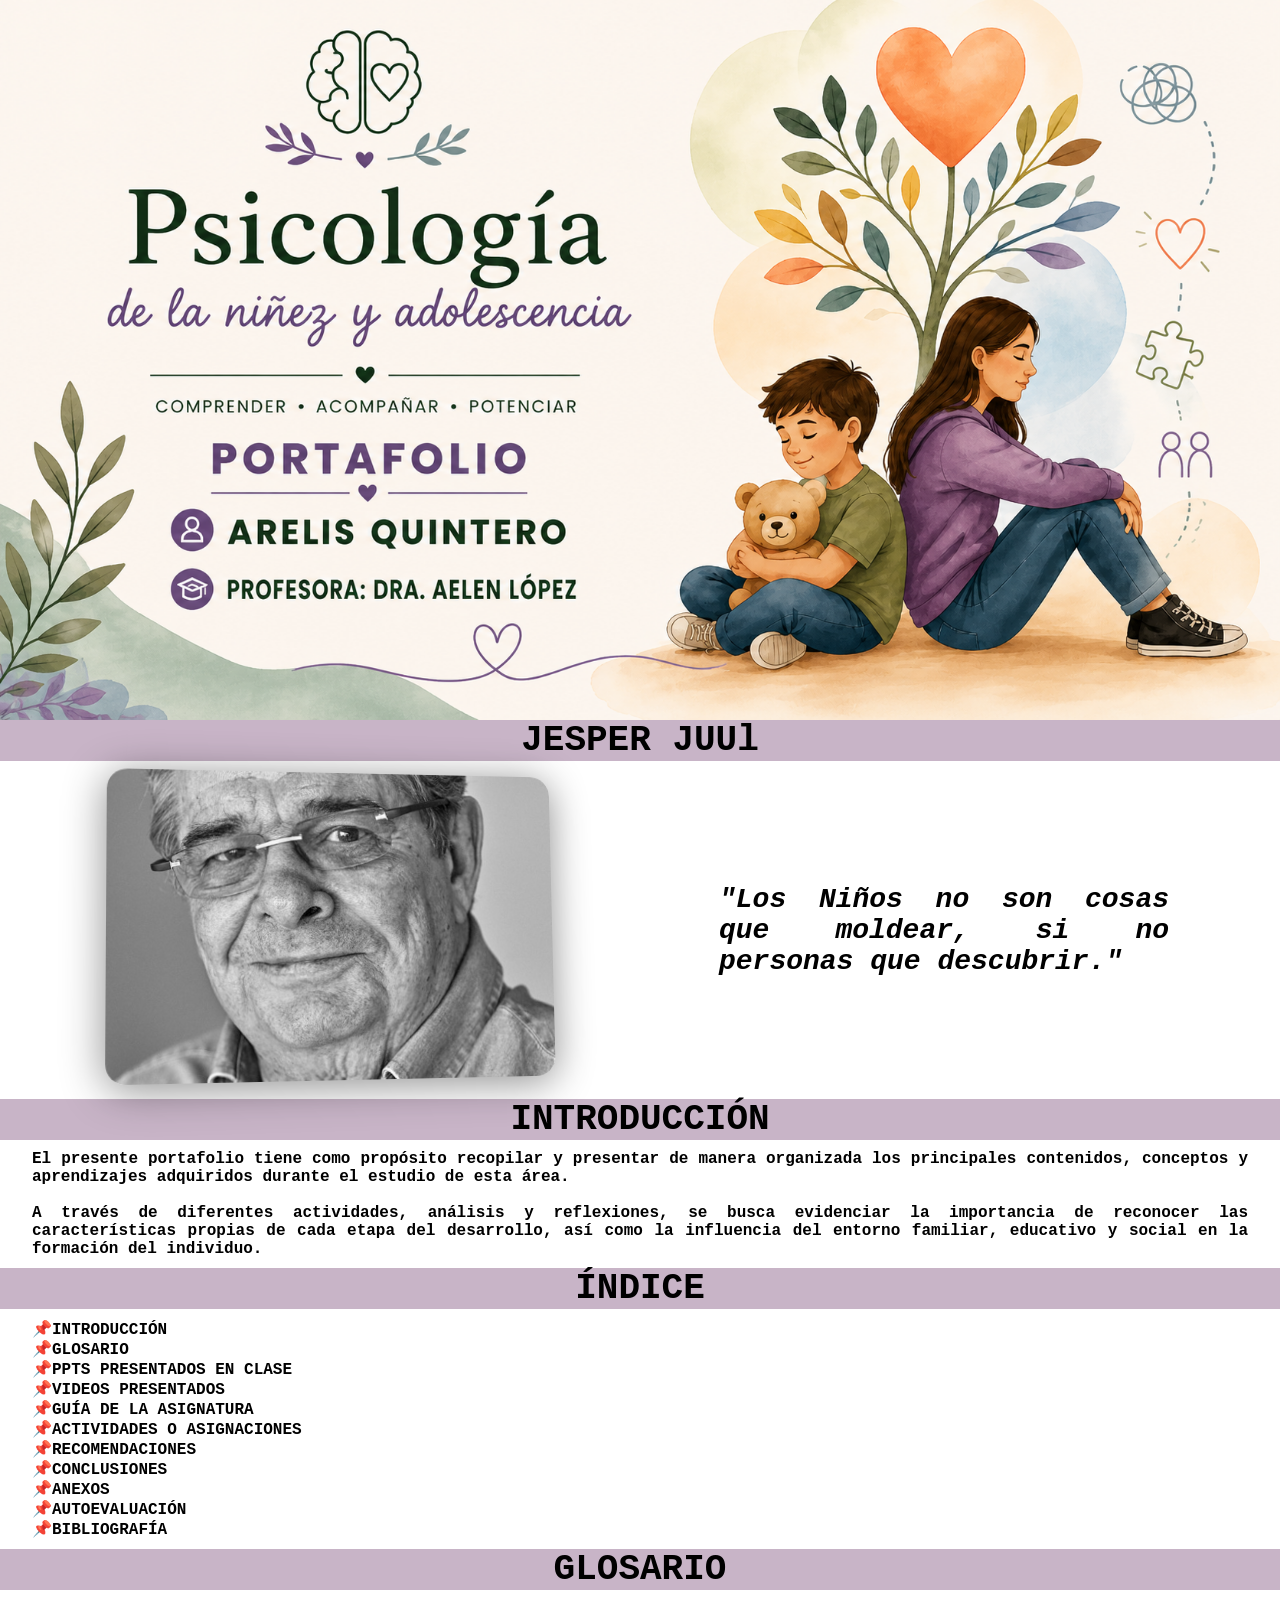
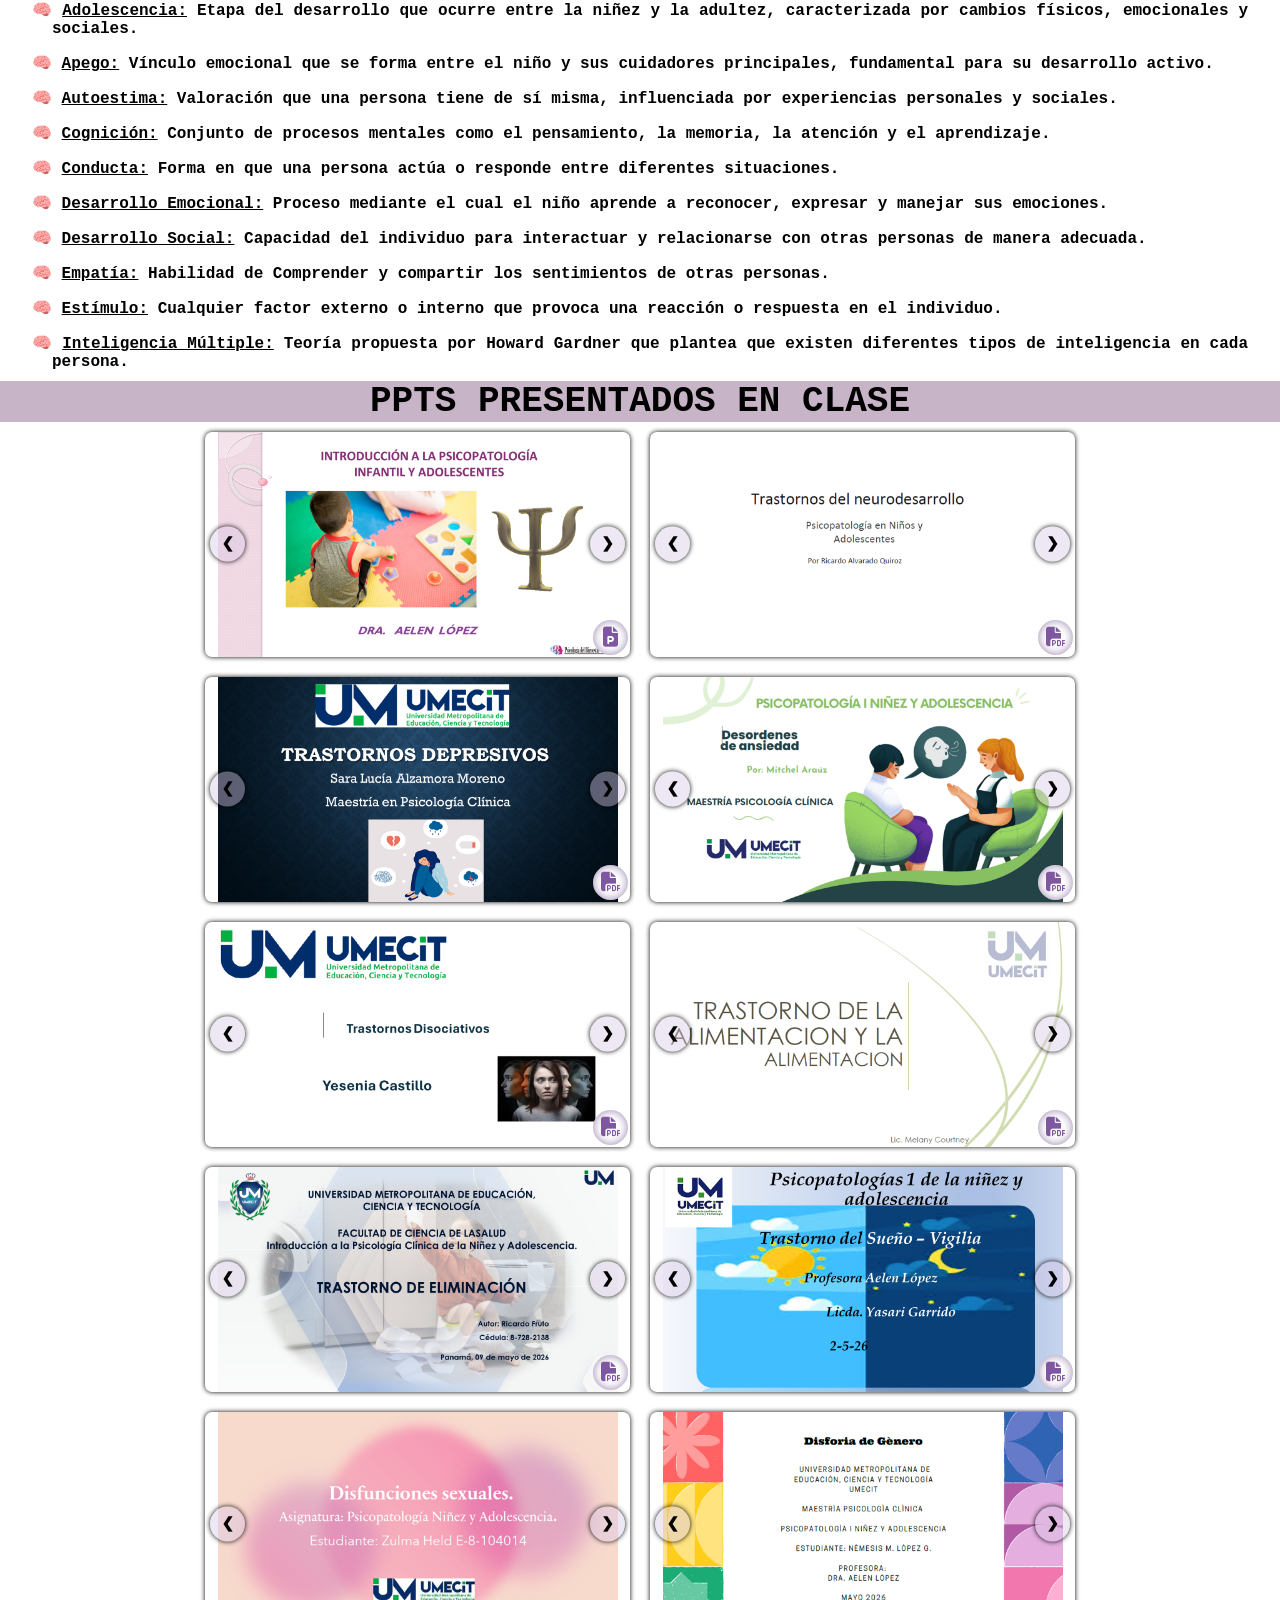
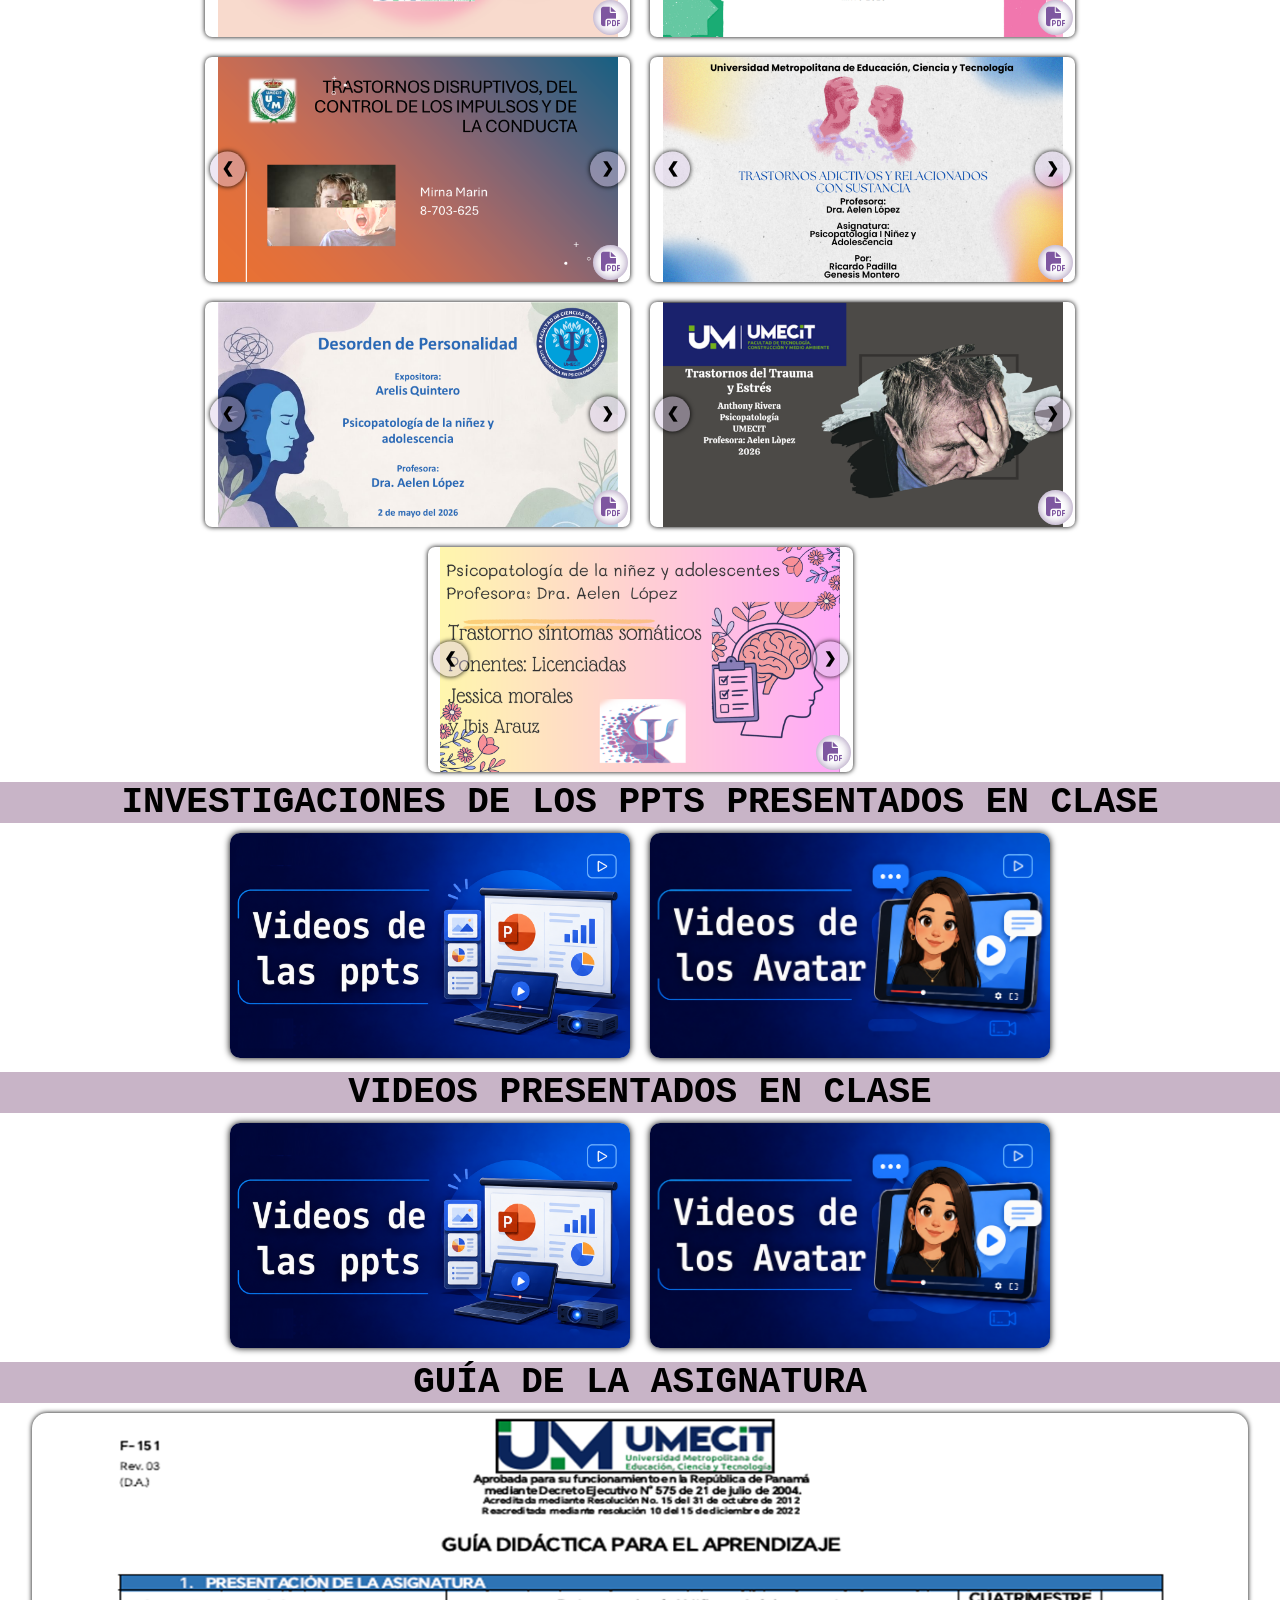
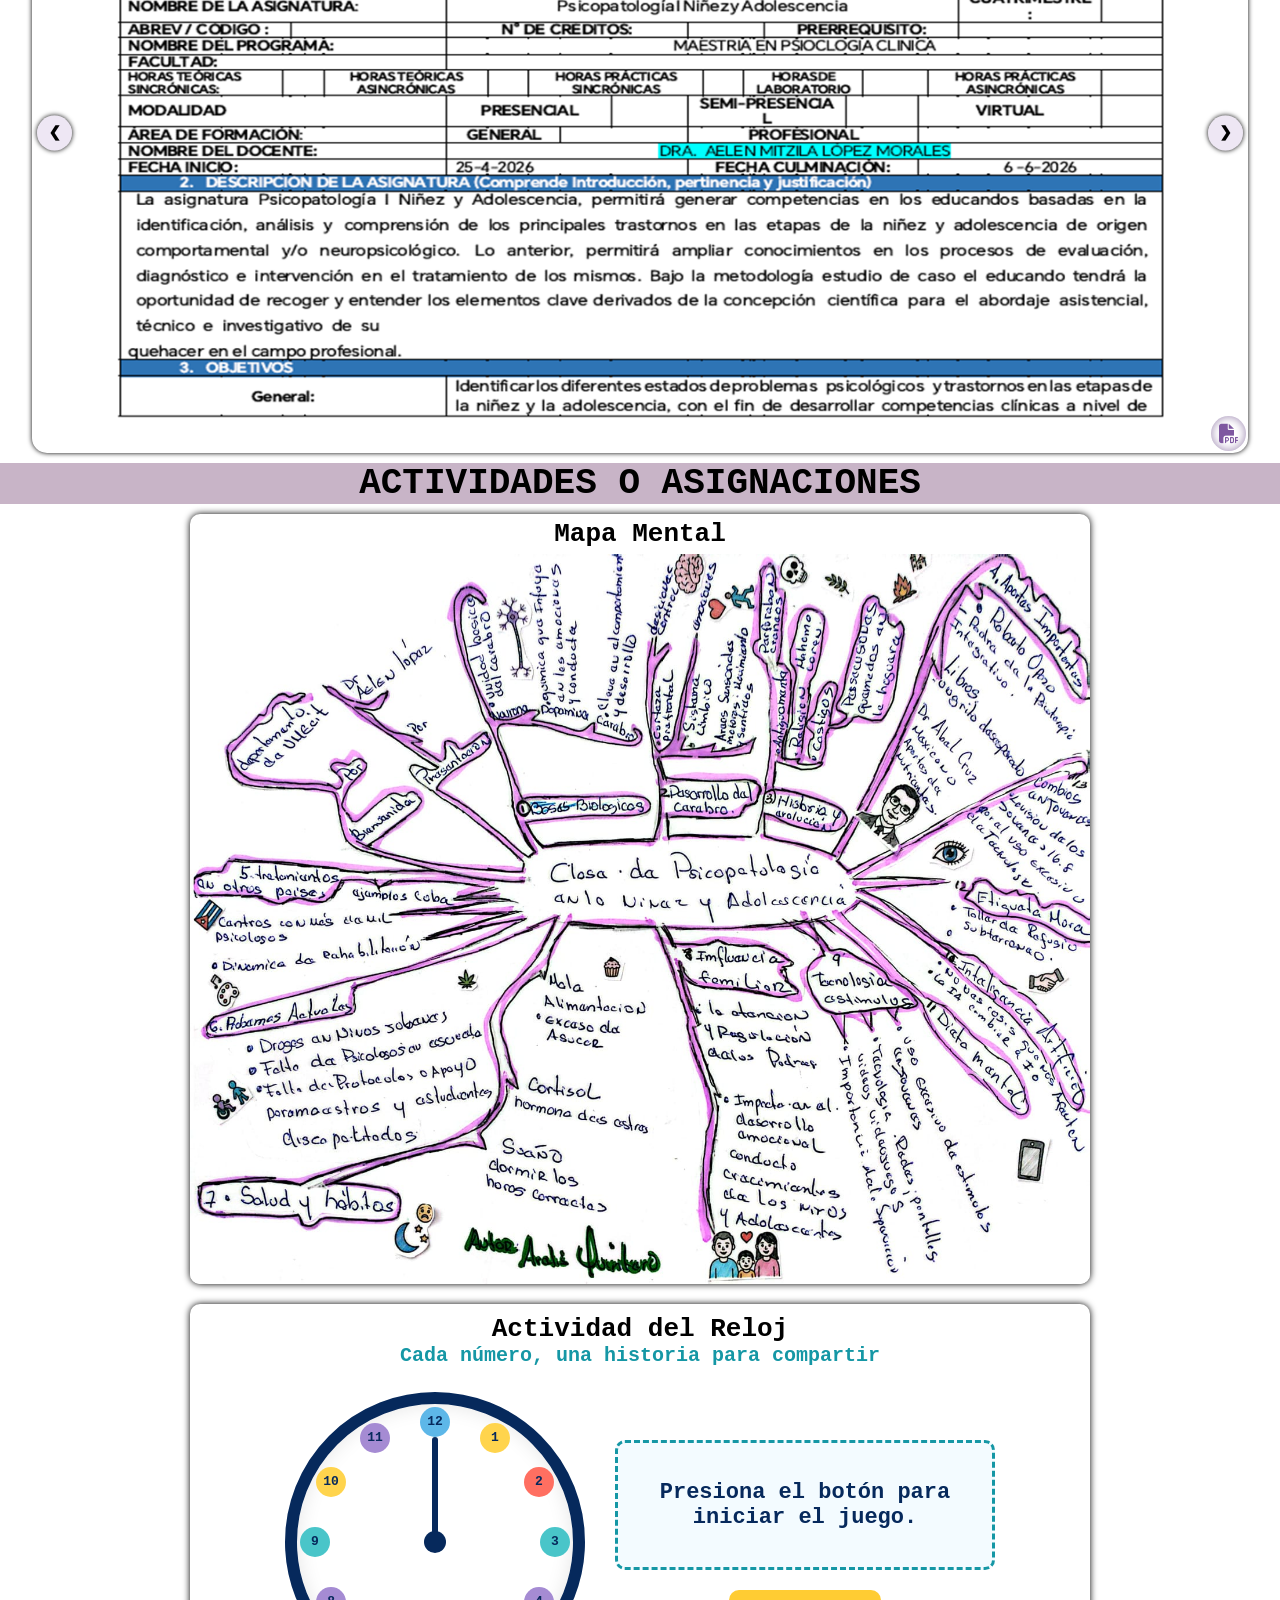
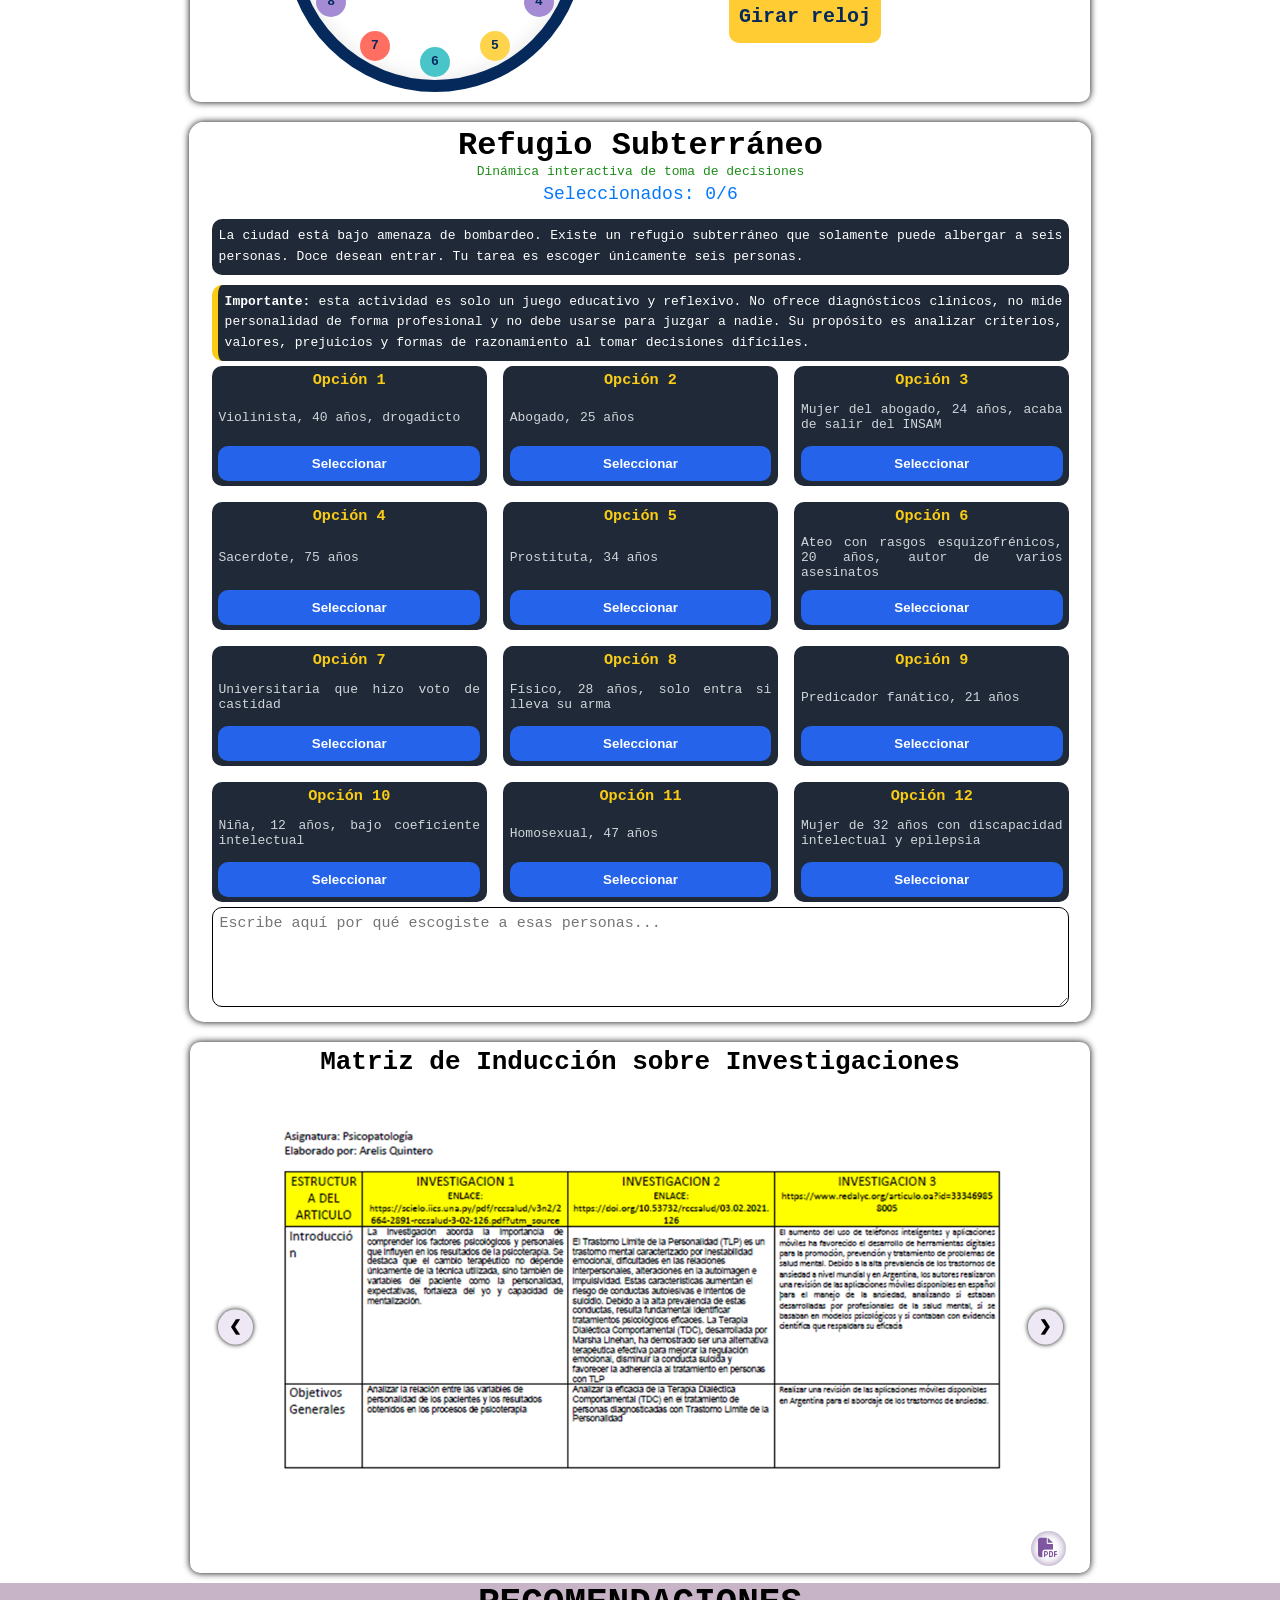
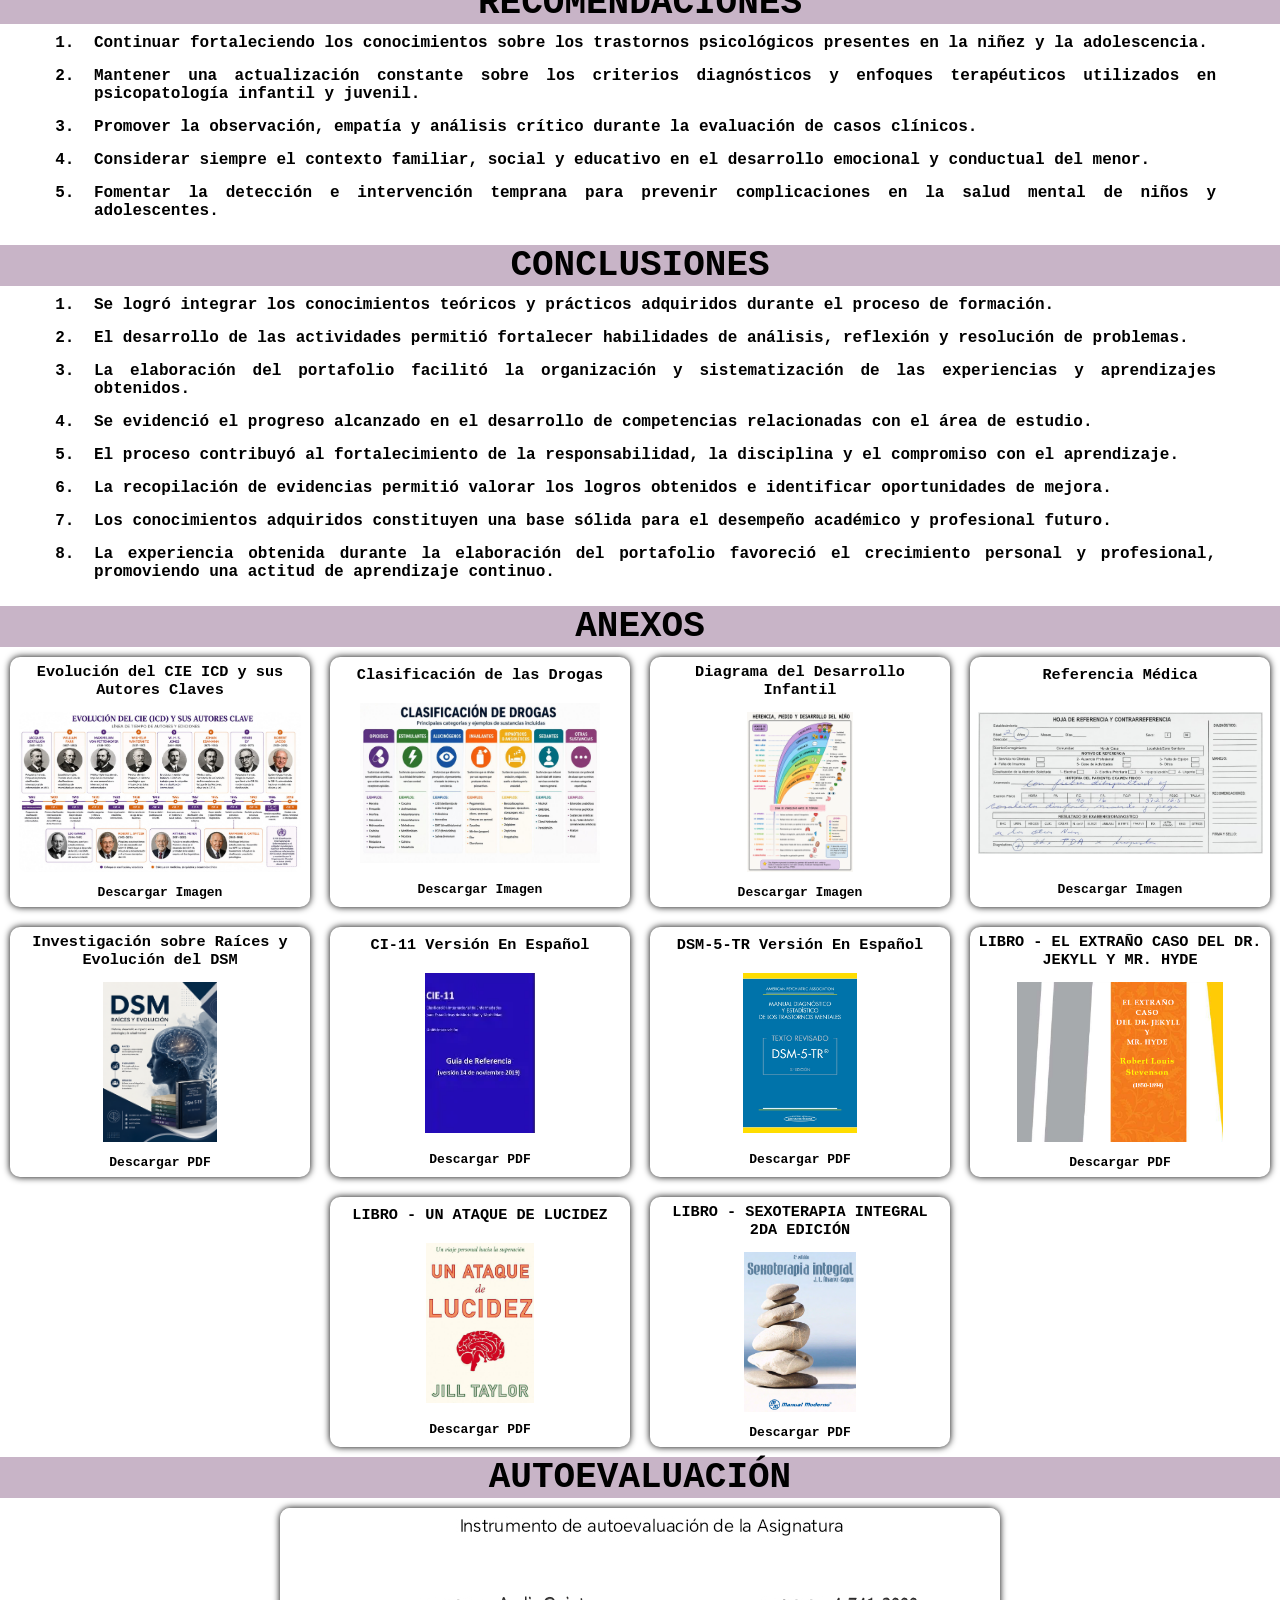
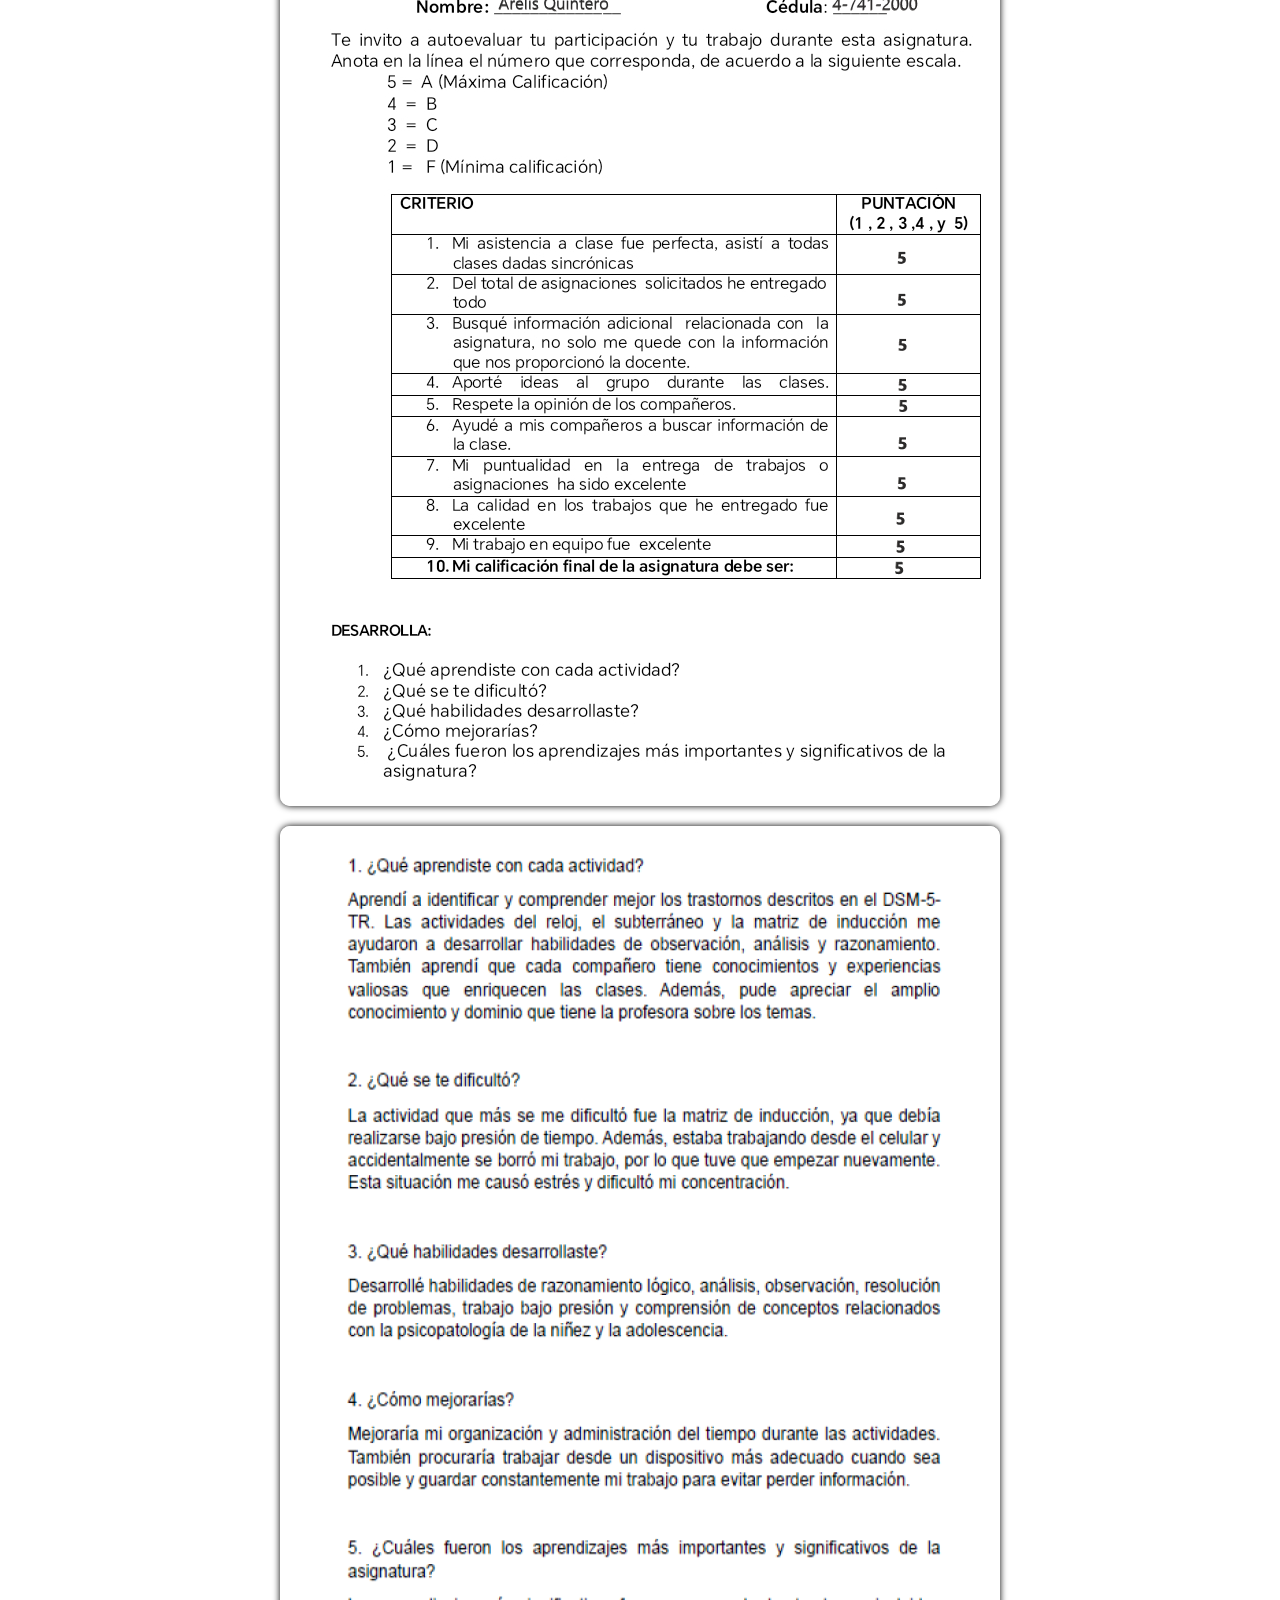
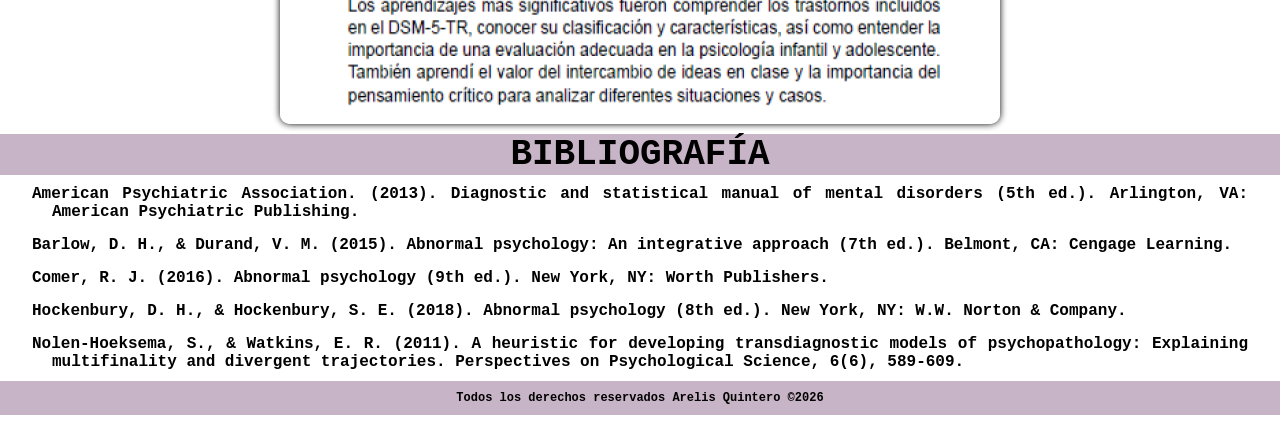
==== commit d50cecaa: "video3" ====
--- a/index.html
+++ b/index.html
@@ -549,6 +549,14 @@
     </div>
 
     <div class="fx fx-col">
+      <div class="titulo" id="videos">INVESTIGACIONES DE LOS PPTS PRESENTADOS EN CLASE</div>
+      <div class="ppts">
+        <a class="btn-videos" href="videos_ppts.html"><img src="portada_videos_ppts.png" alt="portada" /></a>
+        <a class="btn-videos" href="videos_avatar.html"><img src="portada_videos_avatar.png" alt="portada" /></a>
+      </div>
+    </div>
+
+    <div class="fx fx-col">
       <div class="titulo" id="videos">VIDEOS PRESENTADOS EN CLASE</div>
       <div class="ppts">
         <a class="btn-videos" href="videos_ppts.html"><img src="portada_videos_ppts.png" alt="portada" /></a>
--- a/style.css
+++ b/style.css
@@ -337,8 +337,7 @@
   border-radius: 50%;
   box-shadow: var(--shadow-inset);
   color: var(--color-hover);
-  z-index: 1000;
-  background-color: var(--txt-claro);
+  background-color: transparent;
 }
 .volver:hover {
   background-color: var(--color-hover);
@@ -562,8 +561,8 @@
   .question-box {
     background: #f3fbff;
     border: 3px dashed #1597a5;
-    border-radius: 18px;
-    padding: 25px;
+    border-radius: 10px;
+    padding: 10px;
     min-height: 130px;
     font-size: 22px;
     color: #06295c;
@@ -573,14 +572,14 @@
   }
 
   button {
-    margin-top: 25px;
+    margin-top: 20px;
     background: #ffcc33;
     color: #06295c;
     border: none;
-    padding: 15px 30px;
+    padding: 15px 10px;
     font-size: 20px;
     font-weight: bold;
-    border-radius: 30px;
+    border-radius: 10px;
     cursor: pointer;
     transition: 0.3s;
   }
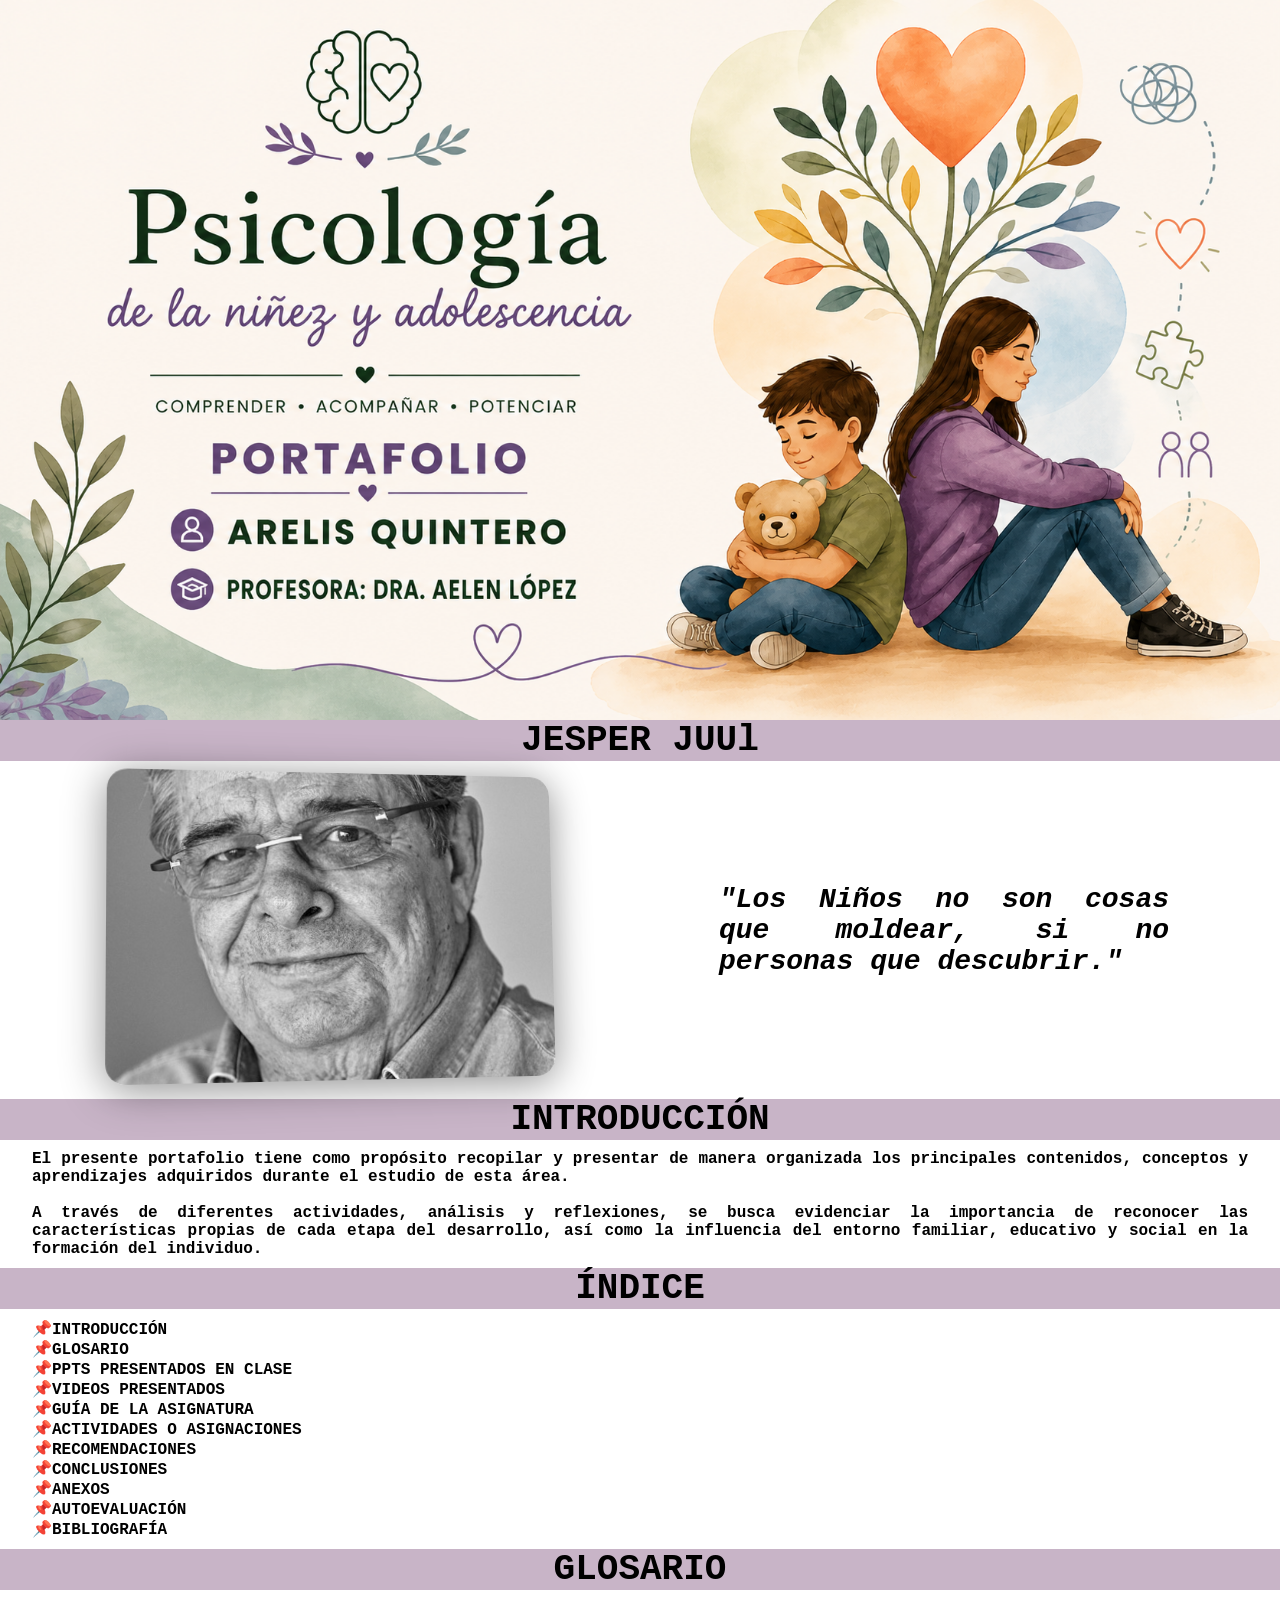
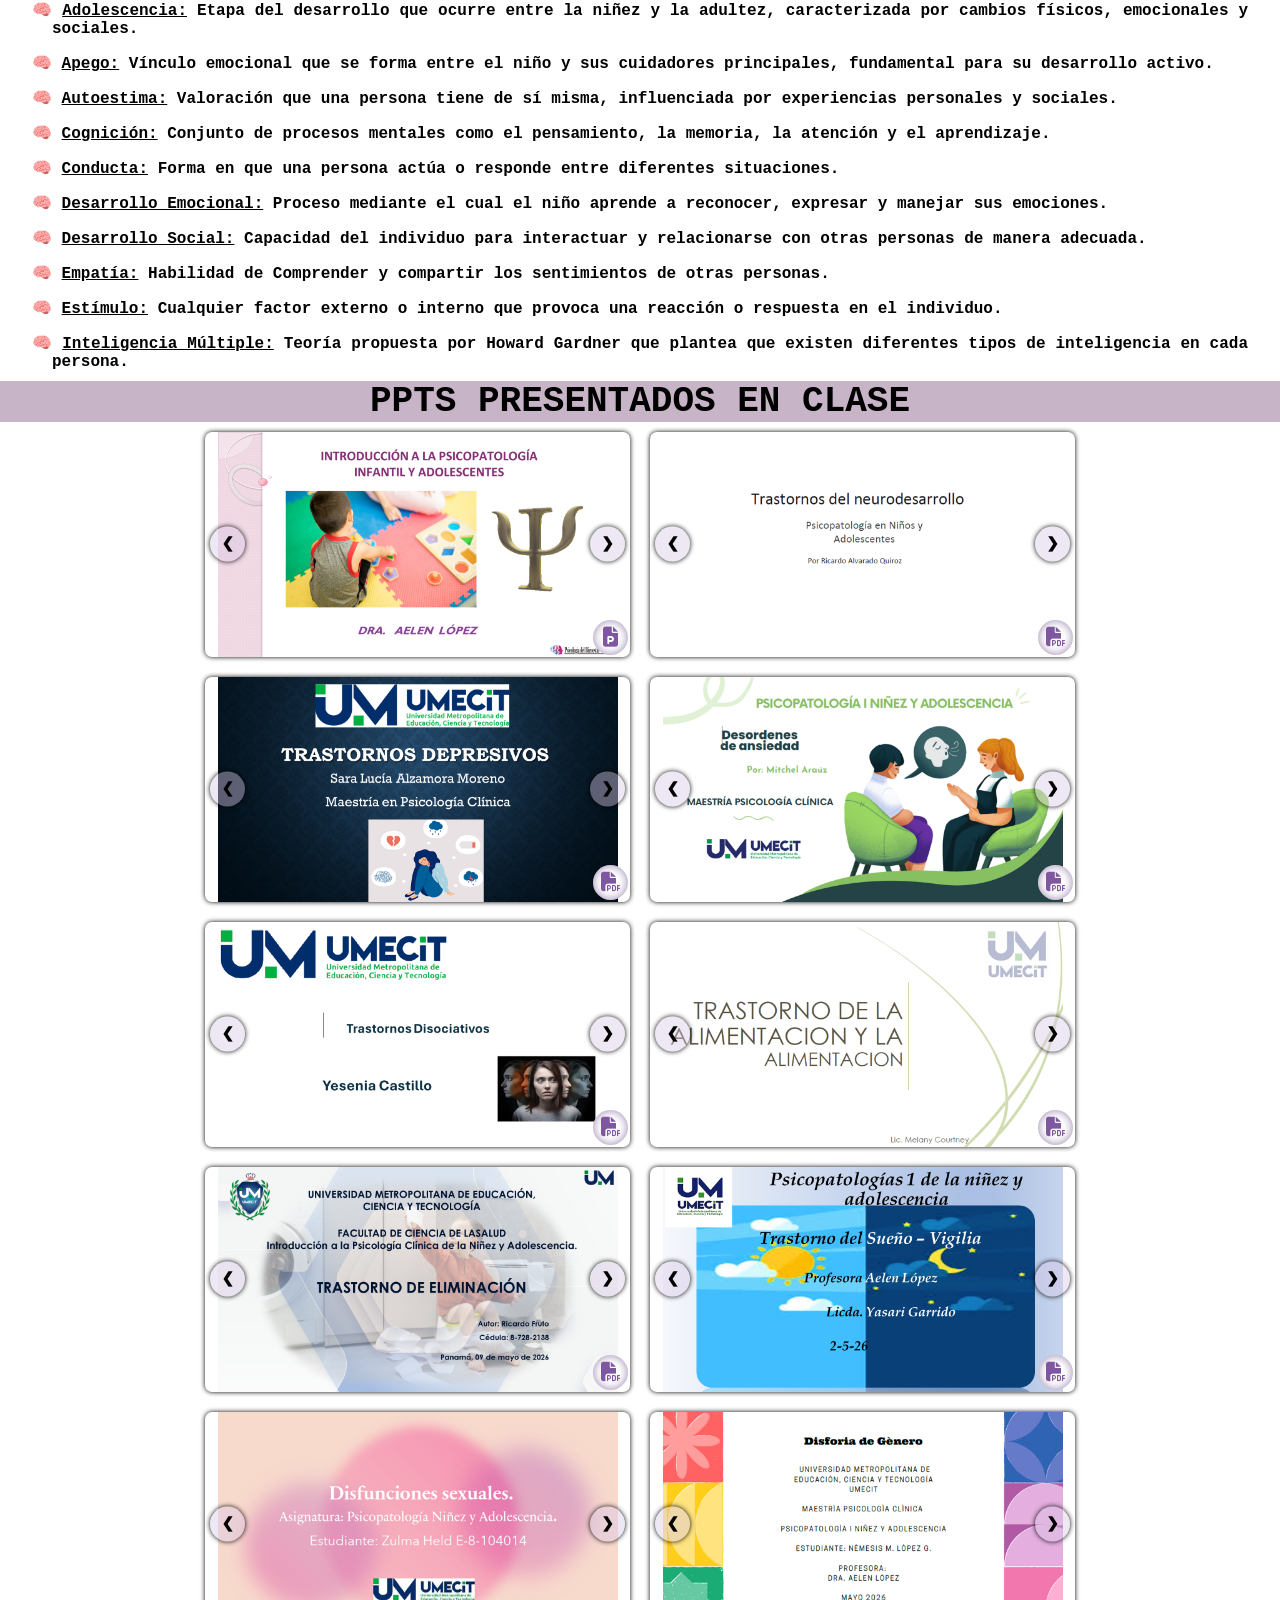
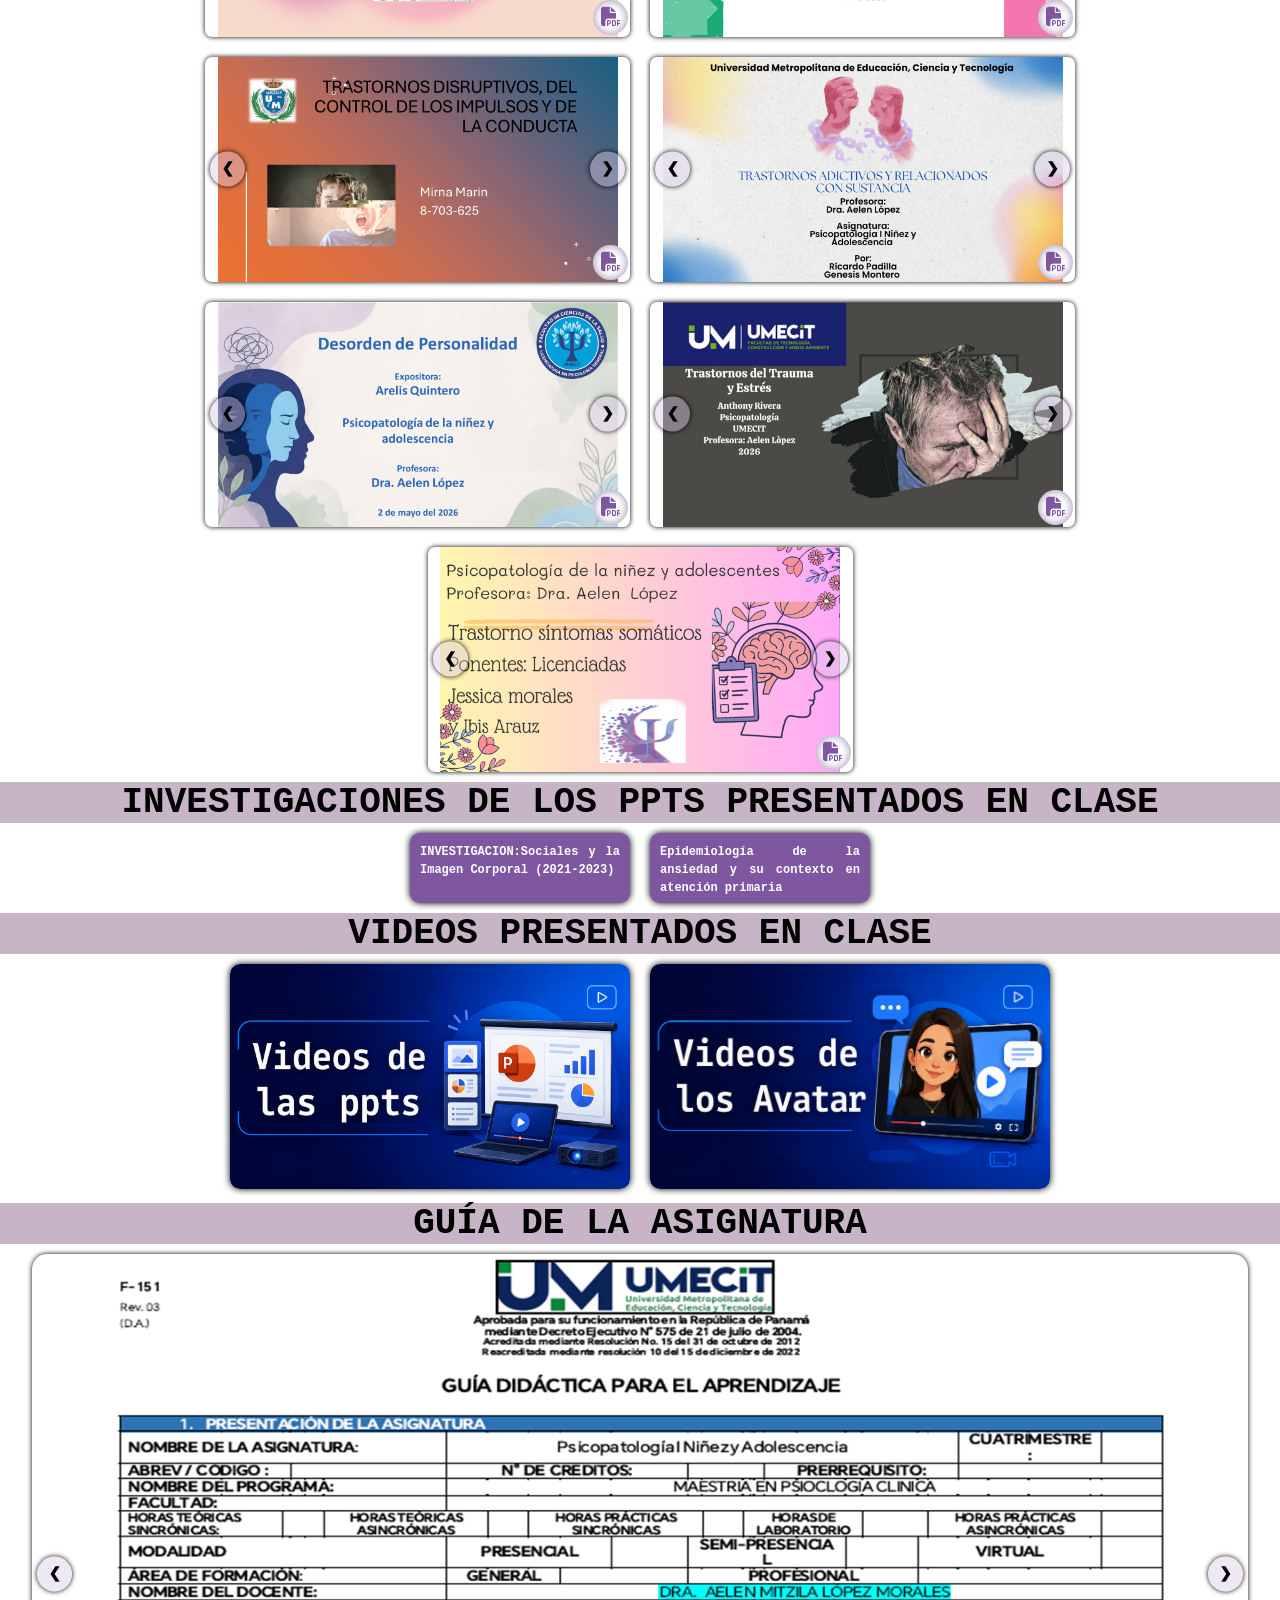
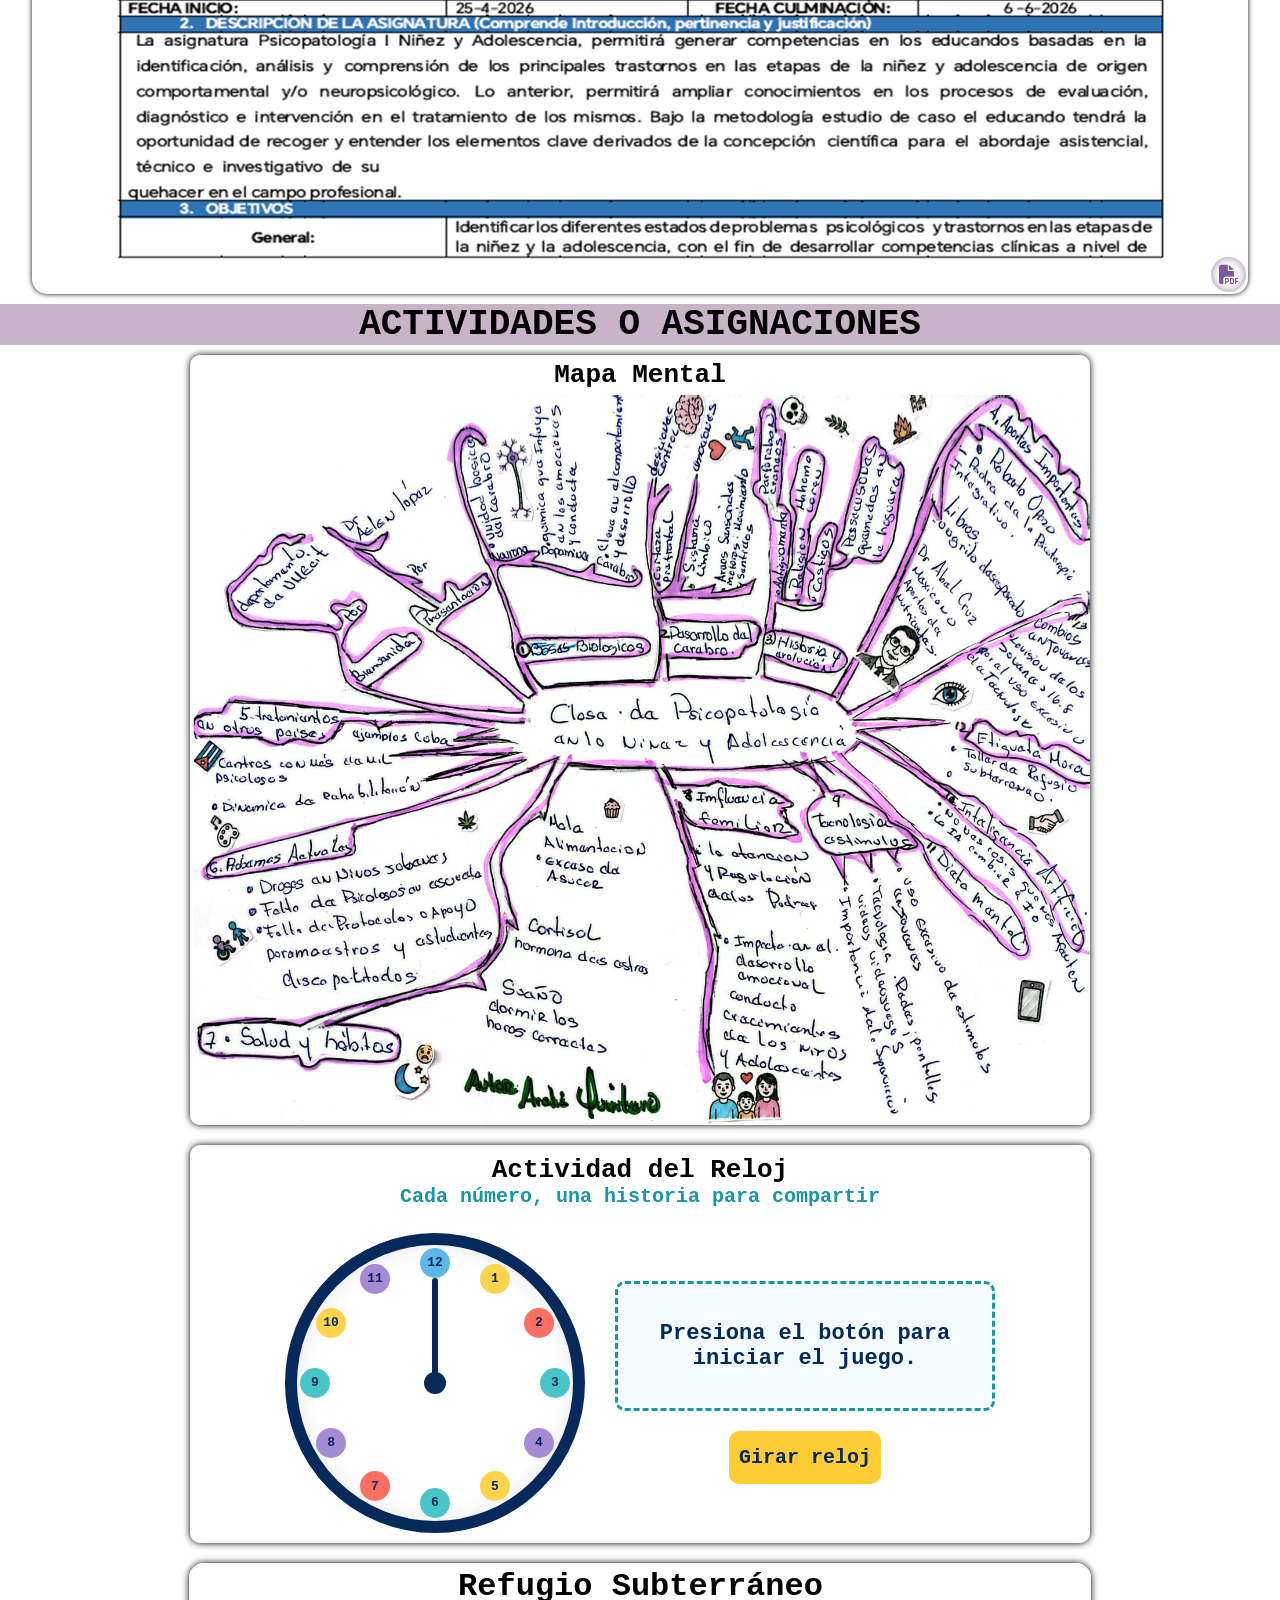
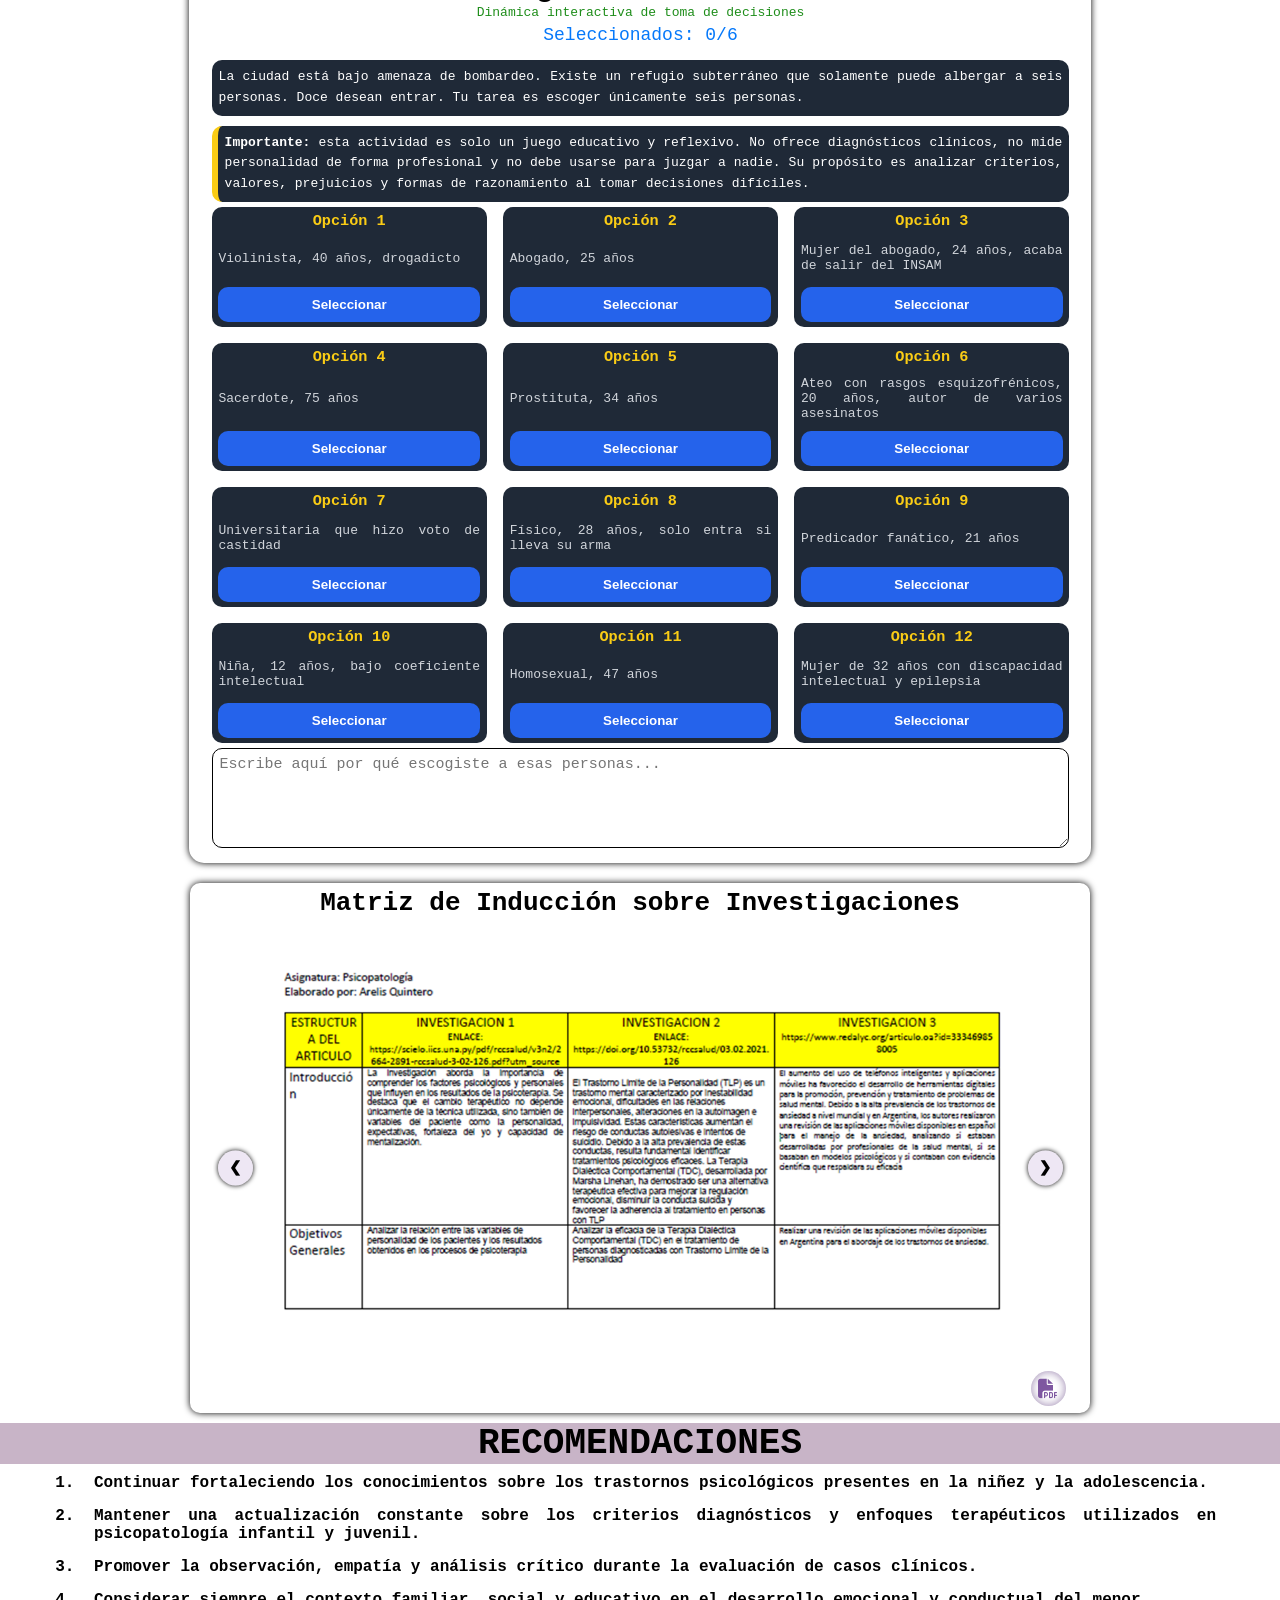
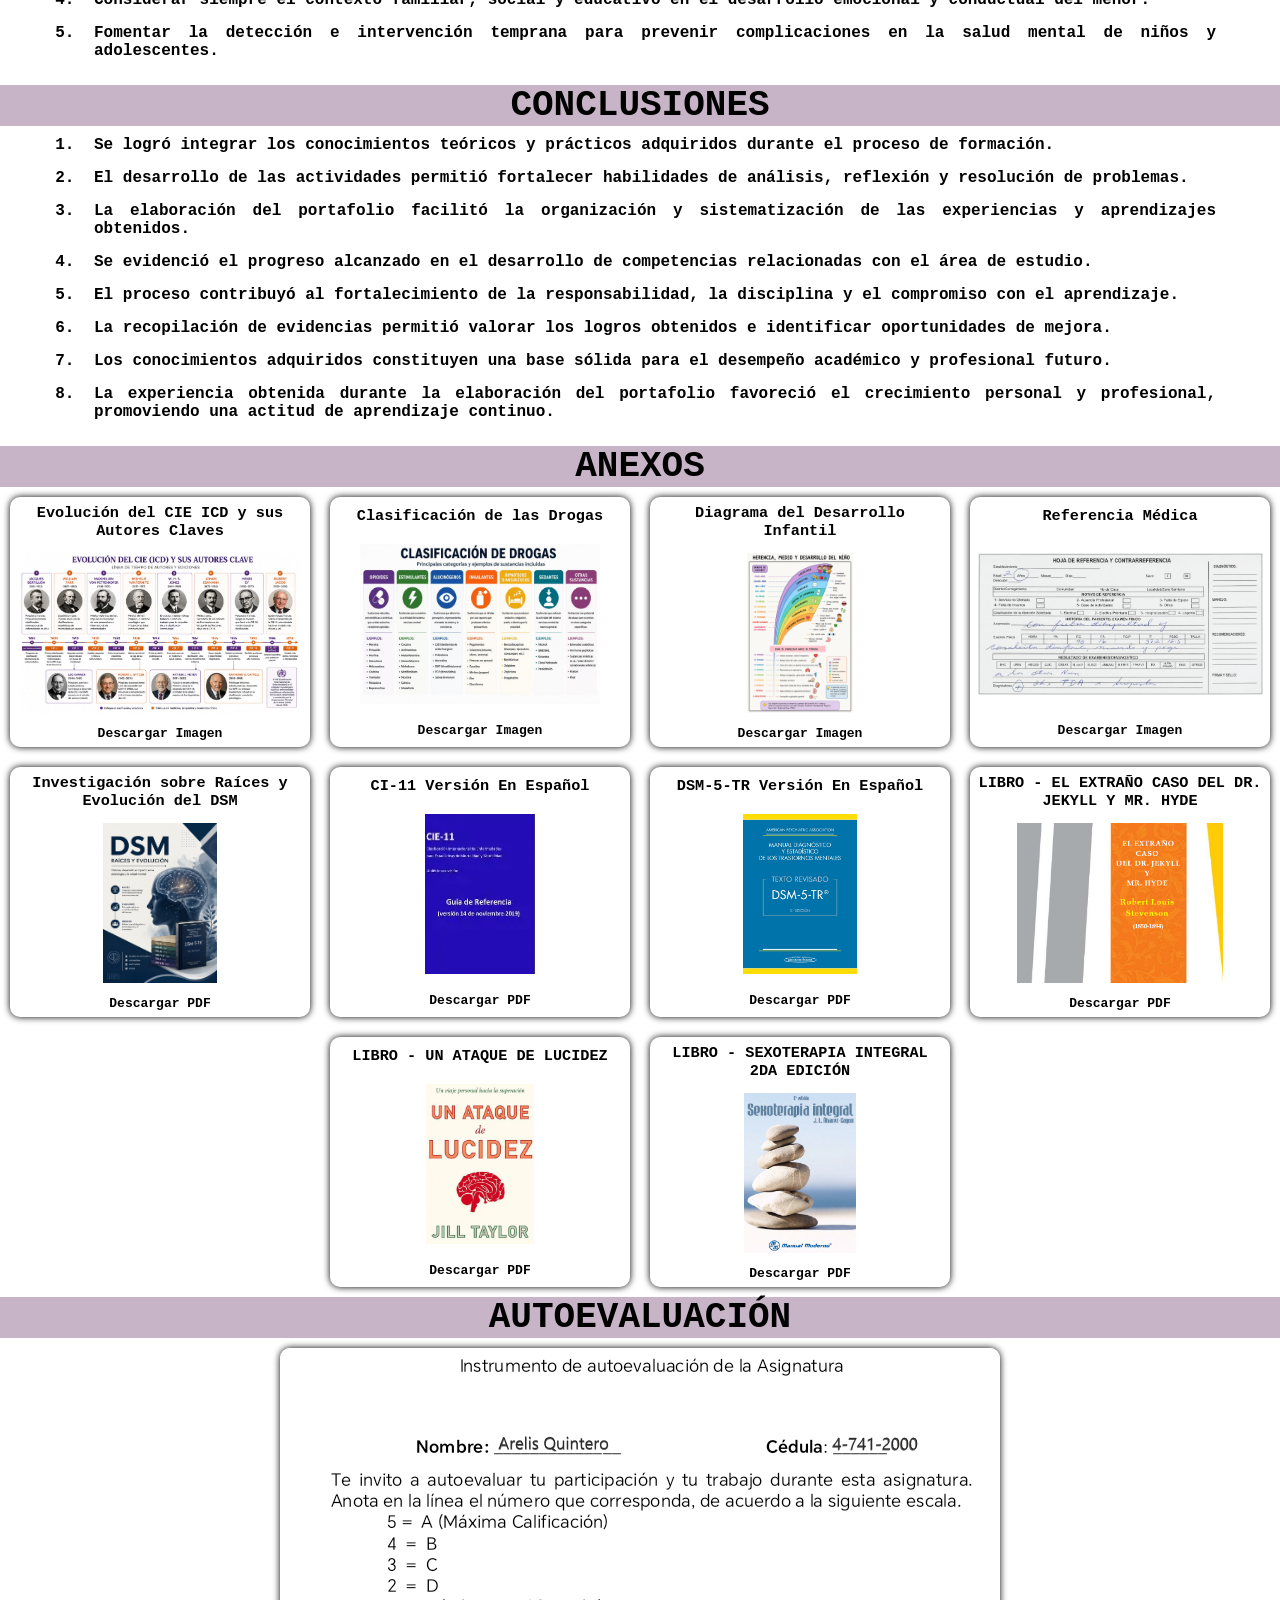
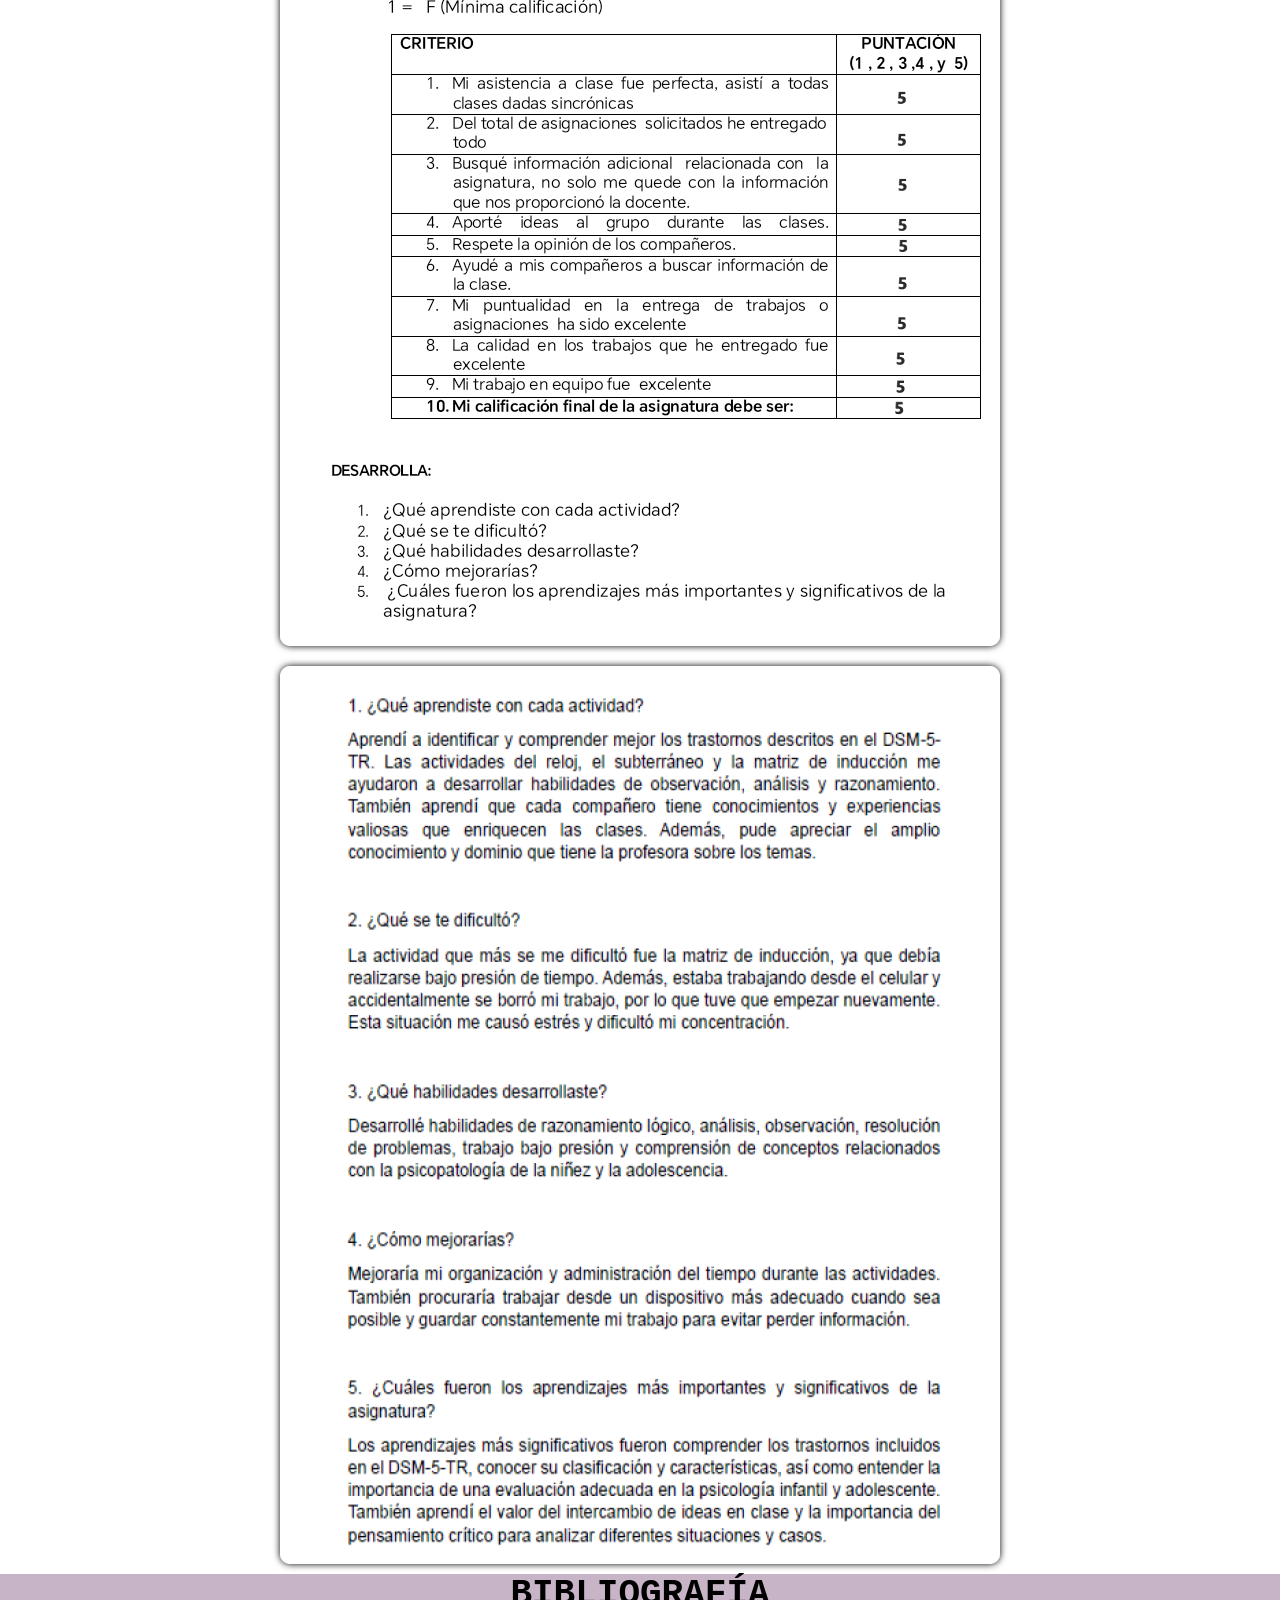
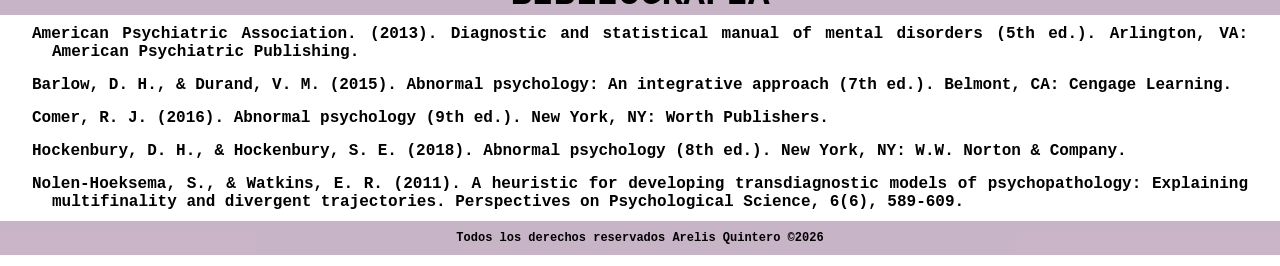
==== commit 46a1c129: "nuevo1" ====
--- a/index.html
+++ b/index.html
@@ -551,8 +551,11 @@
     <div class="fx fx-col">
       <div class="titulo" id="videos">INVESTIGACIONES DE LOS PPTS PRESENTADOS EN CLASE</div>
       <div class="ppts">
-        <a class="btn-videos" href="videos_ppts.html"><img src="portada_videos_ppts.png" alt="portada" /></a>
-        <a class="btn-videos" href="videos_avatar.html"><img src="portada_videos_avatar.png" alt="portada" /></a>
+        <a class="btn-investigacion"
+          href="https://scielo.isciii.es/scielo.php?script=sci_arttext&pid=S2529-850X2021001001289&hl=es-US">INVESTIGACION:Sociales
+          y la Imagen Corporal (2021-2023)</a>
+        <a class="btn-investigacion" href="https://www.sciencedirect.com/science/article/pii/S260507302400004X">Epidemiología
+          de la ansiedad y su contexto en atención primaria</a>
       </div>
     </div>
 
--- a/style.css
+++ b/style.css
@@ -306,6 +306,21 @@
     object-fit: contain;
   }
 }
+.btn-investigacion{
+  width: 220px;
+  height: 70px;
+  max-width: 95%;
+  margin: 10px;
+  padding: 10px;
+  border-radius: 10px;
+  box-shadow: var(--shadow-densa);
+  background-color: var(--primario);
+  color: var(--txt-claro);
+  text-decoration: none;
+  font-size: 12px;
+  text-align: justify;
+  line-height: 1.5;
+}
 
 .btn-videos {
   width: 400px;
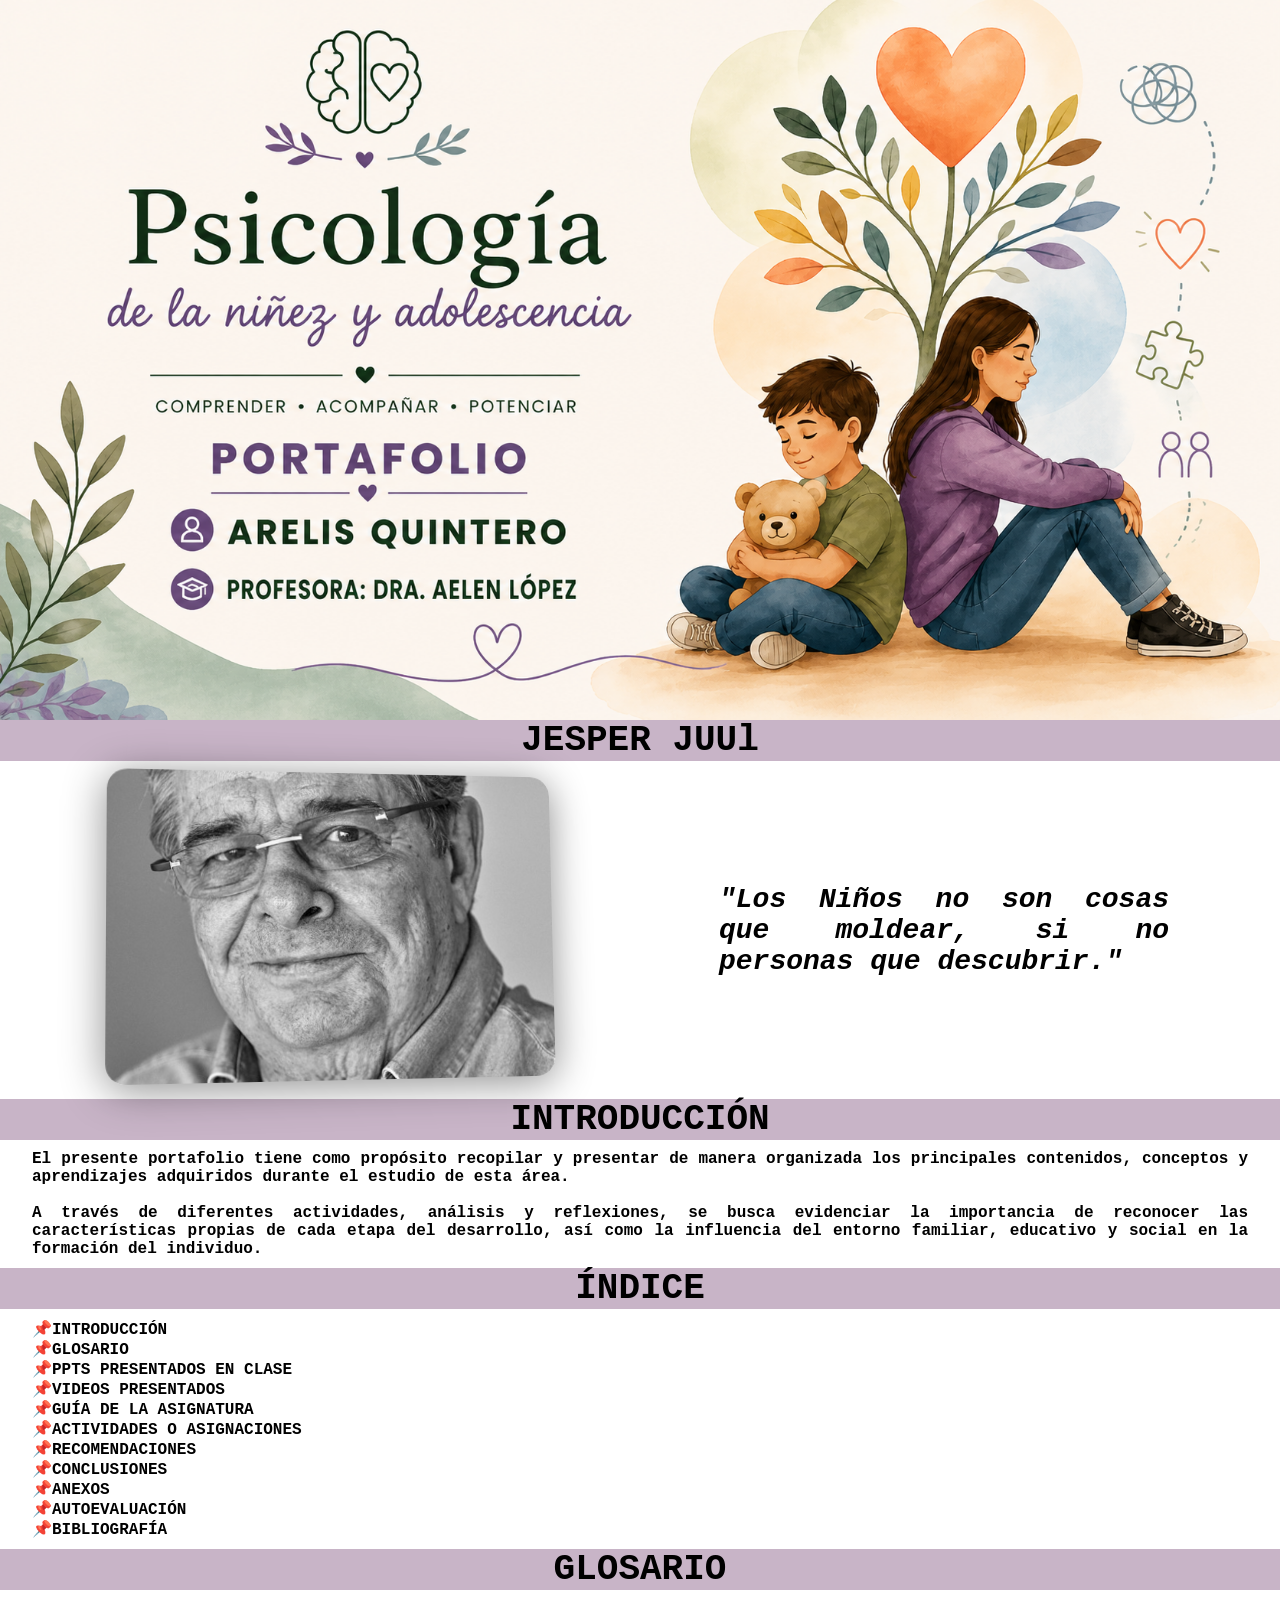
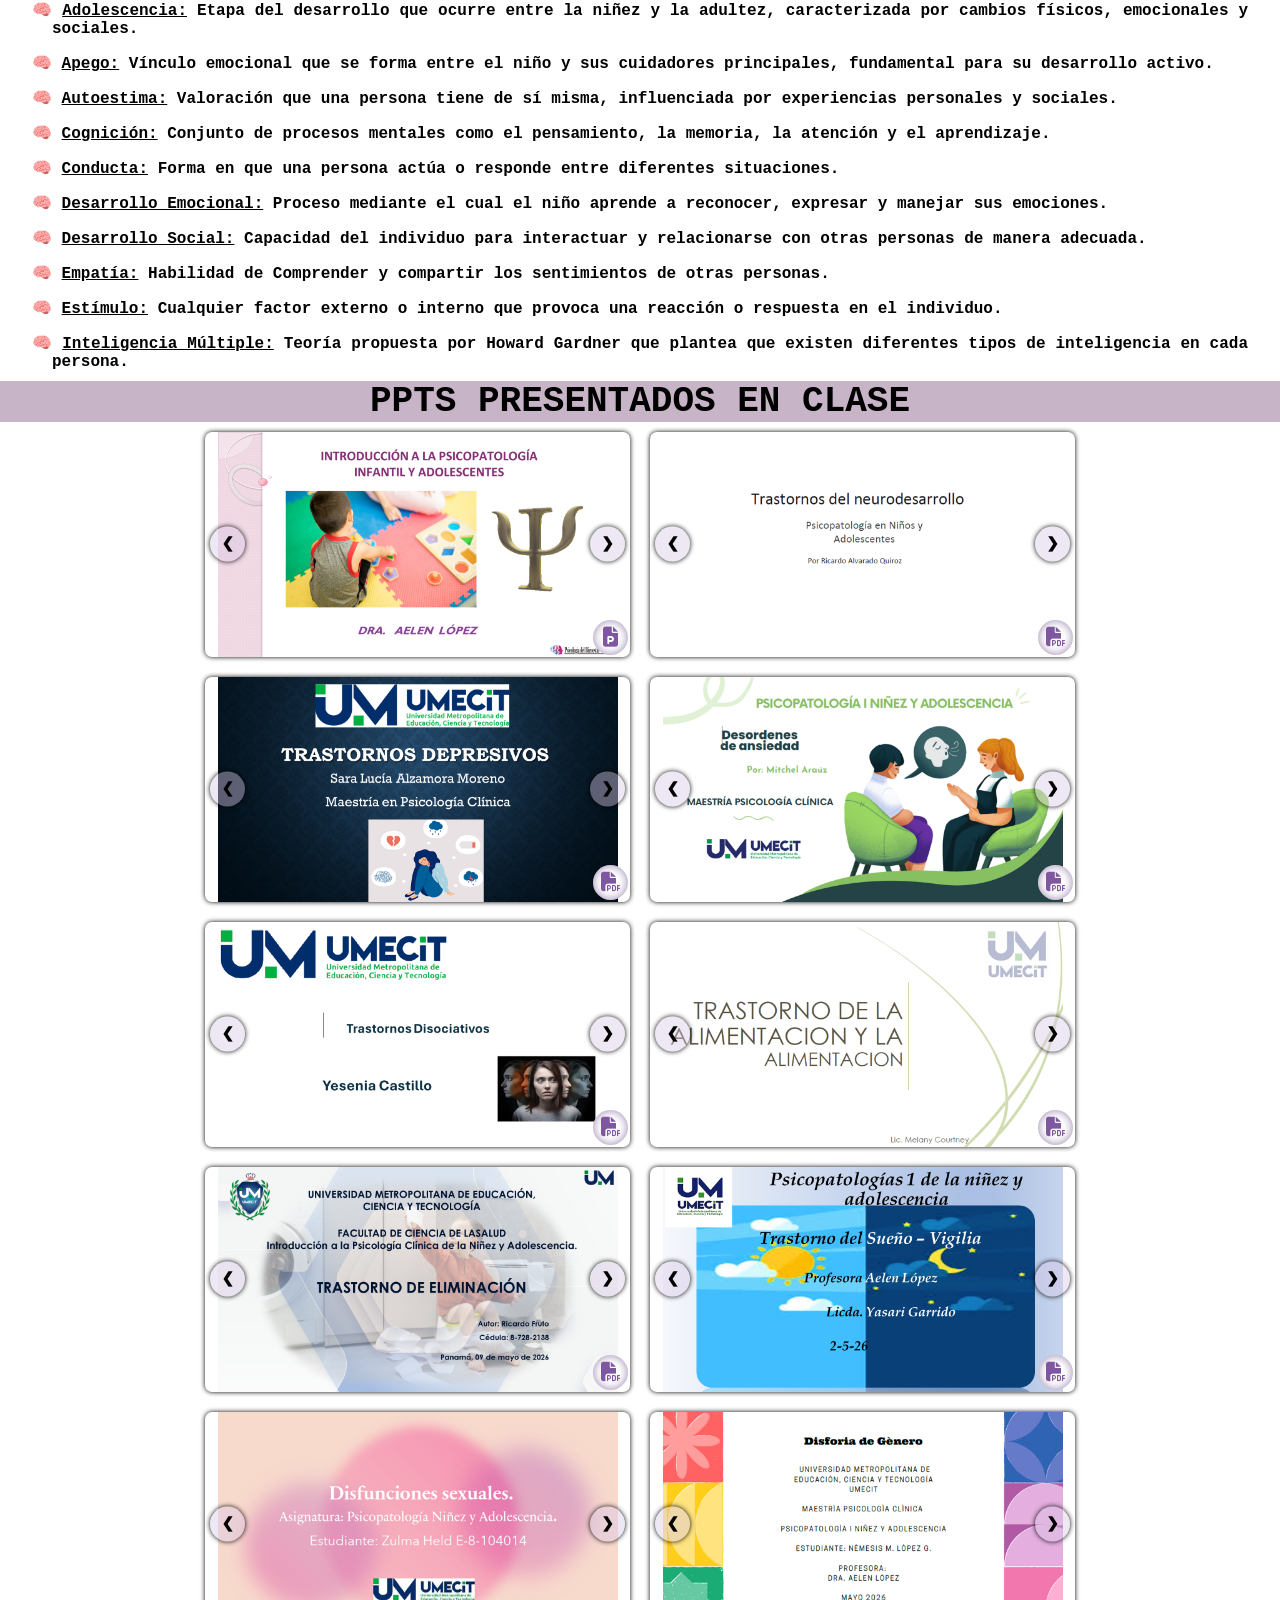
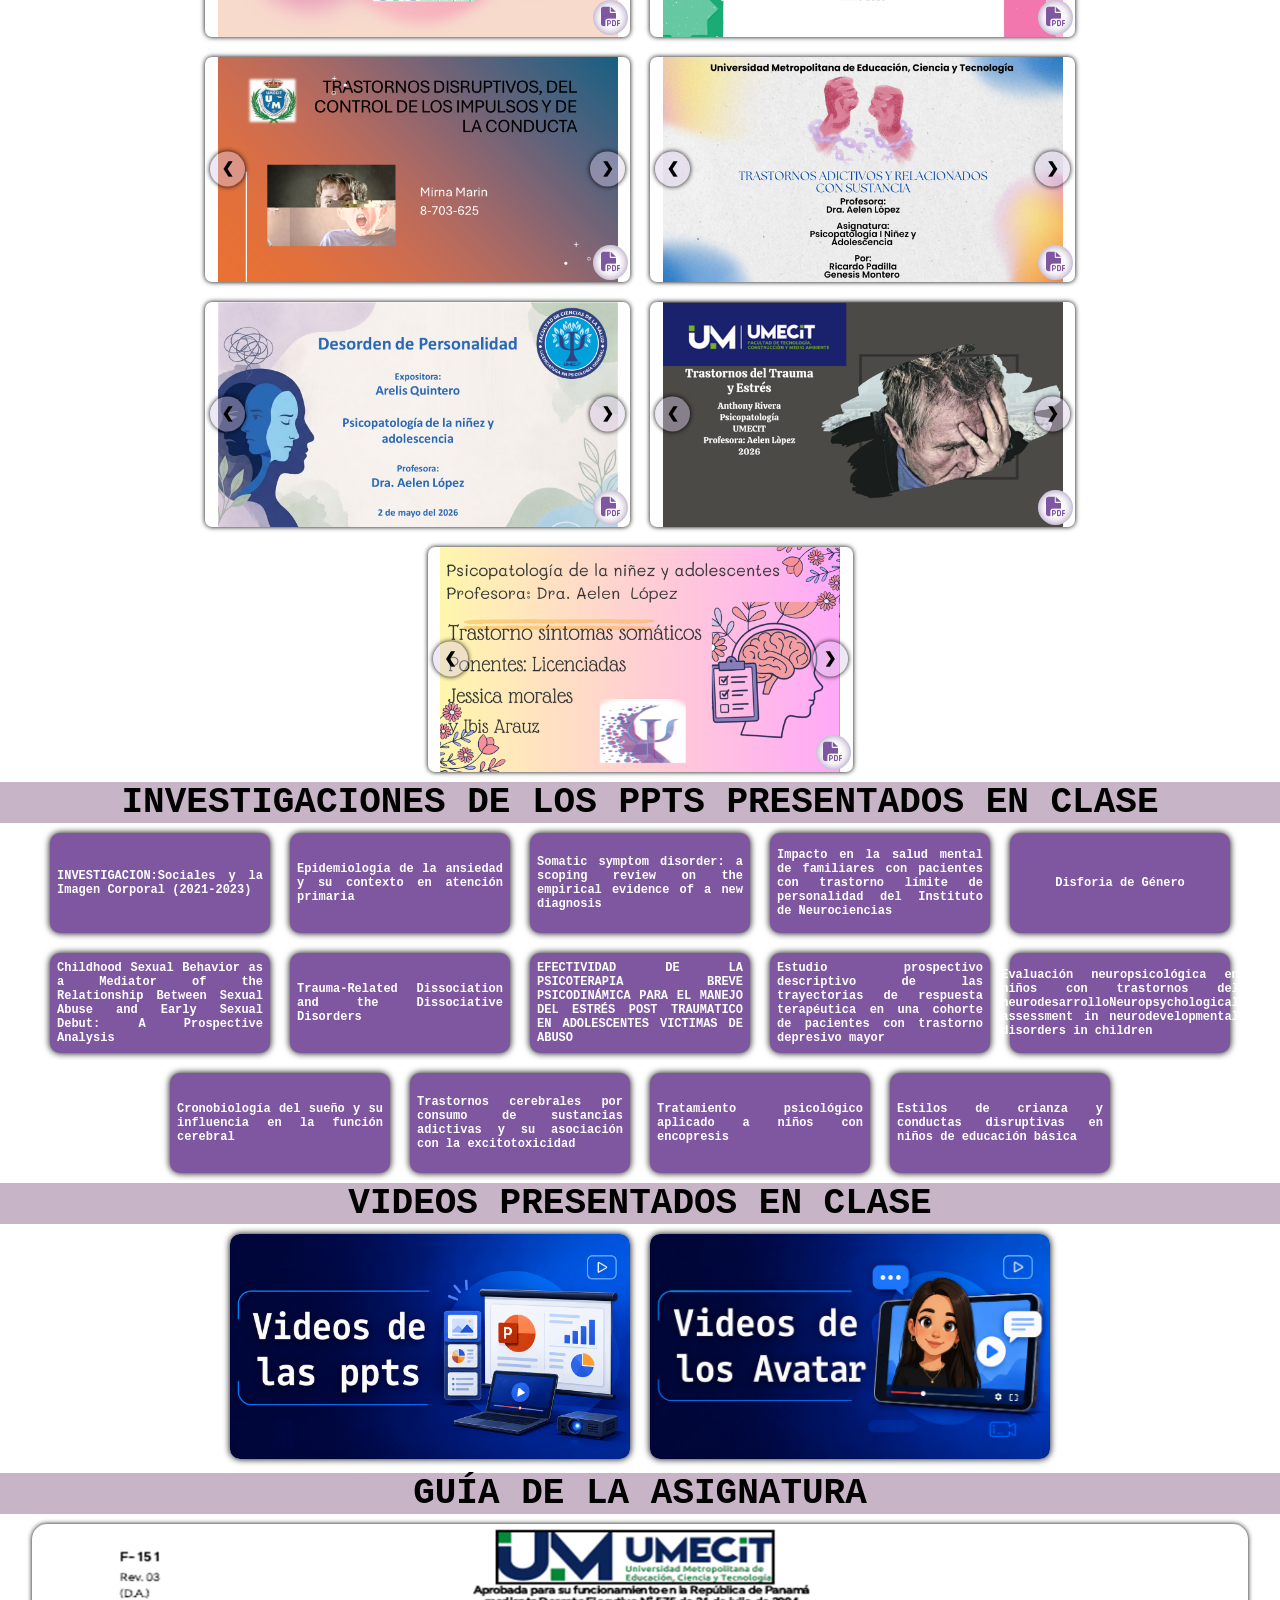
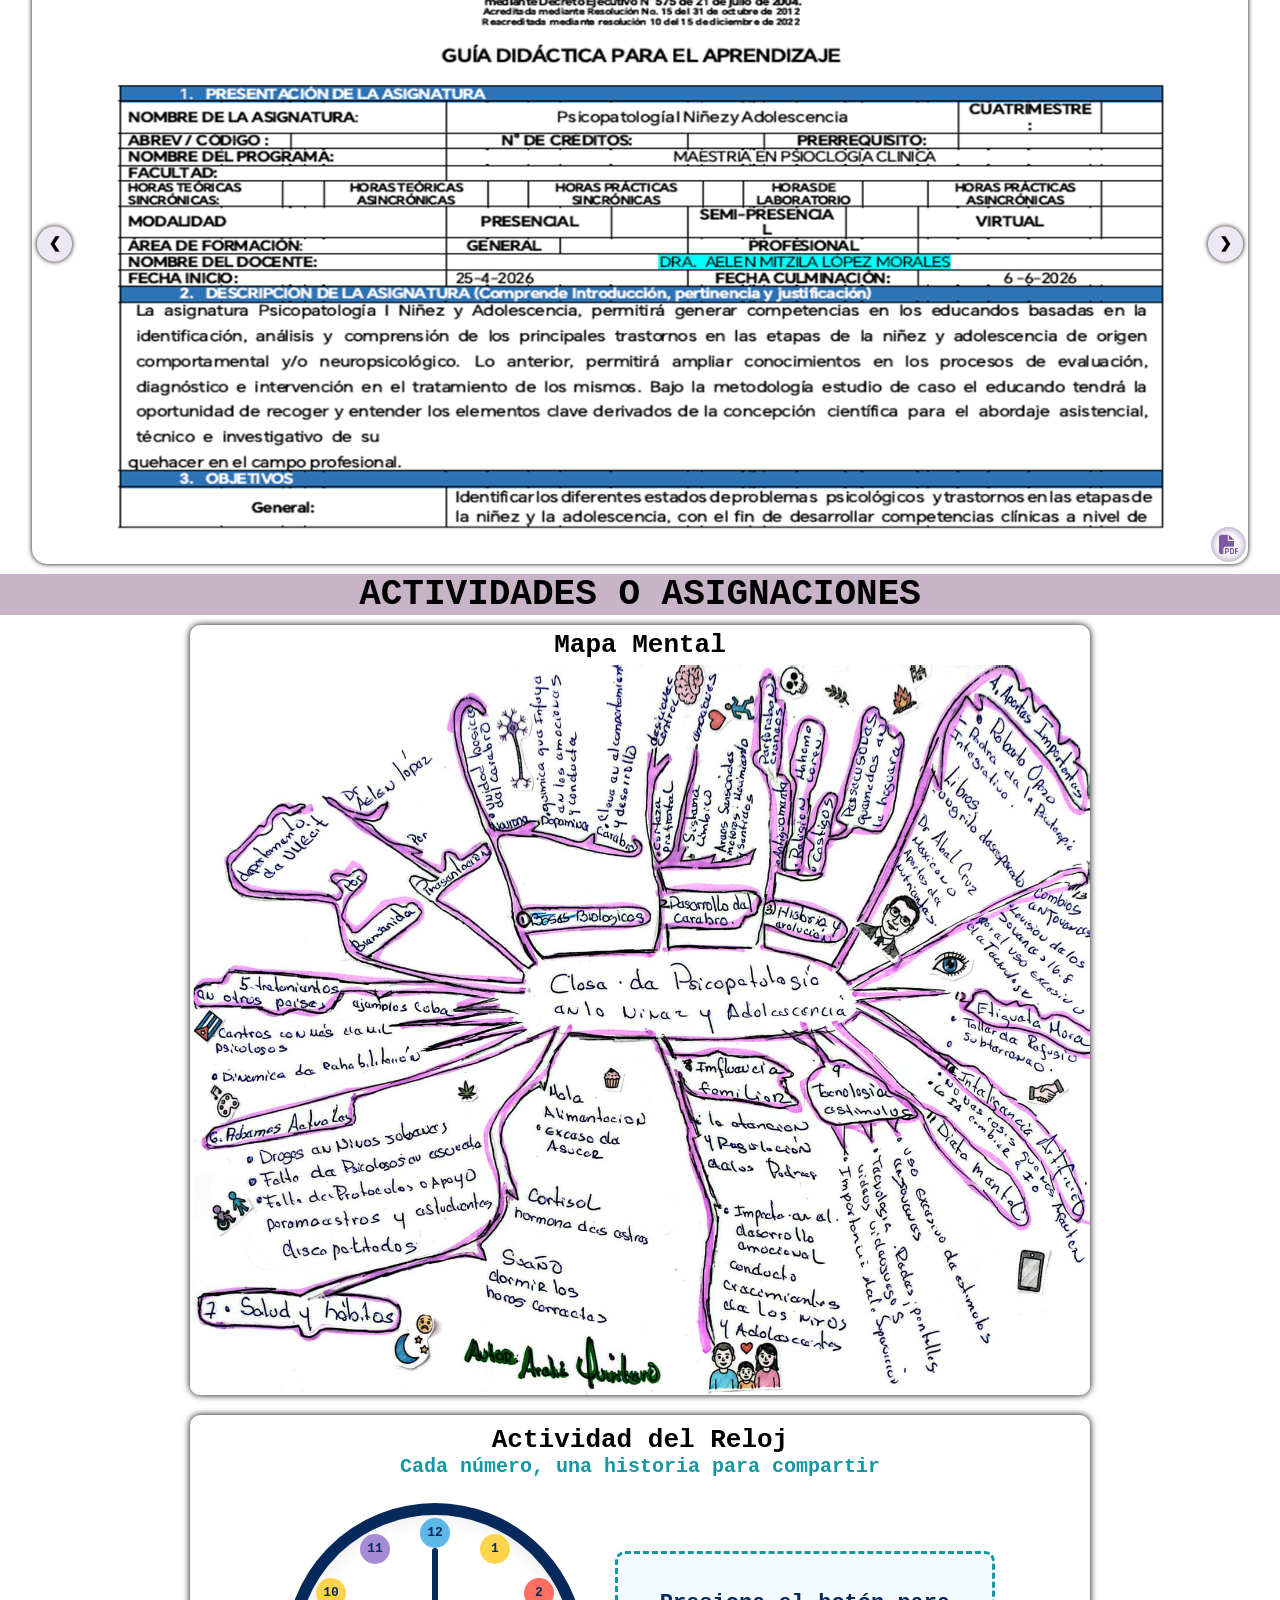
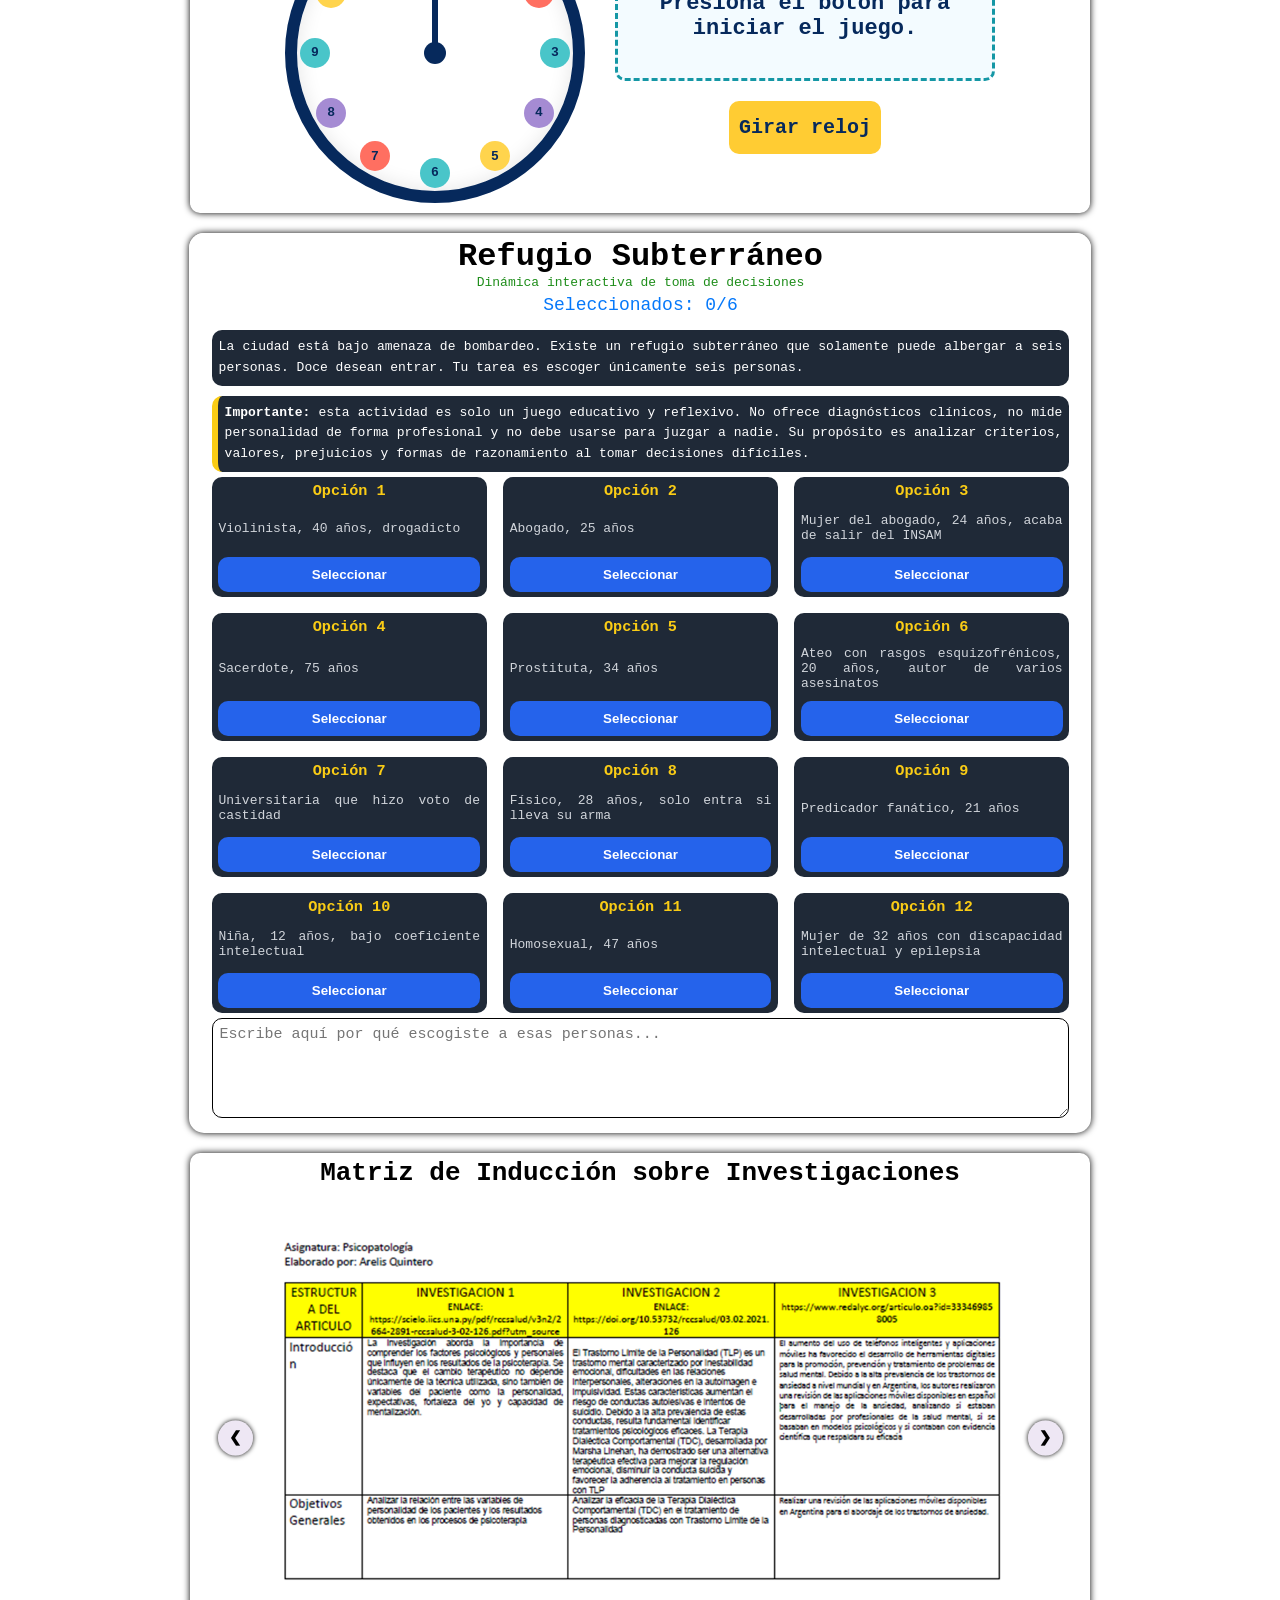
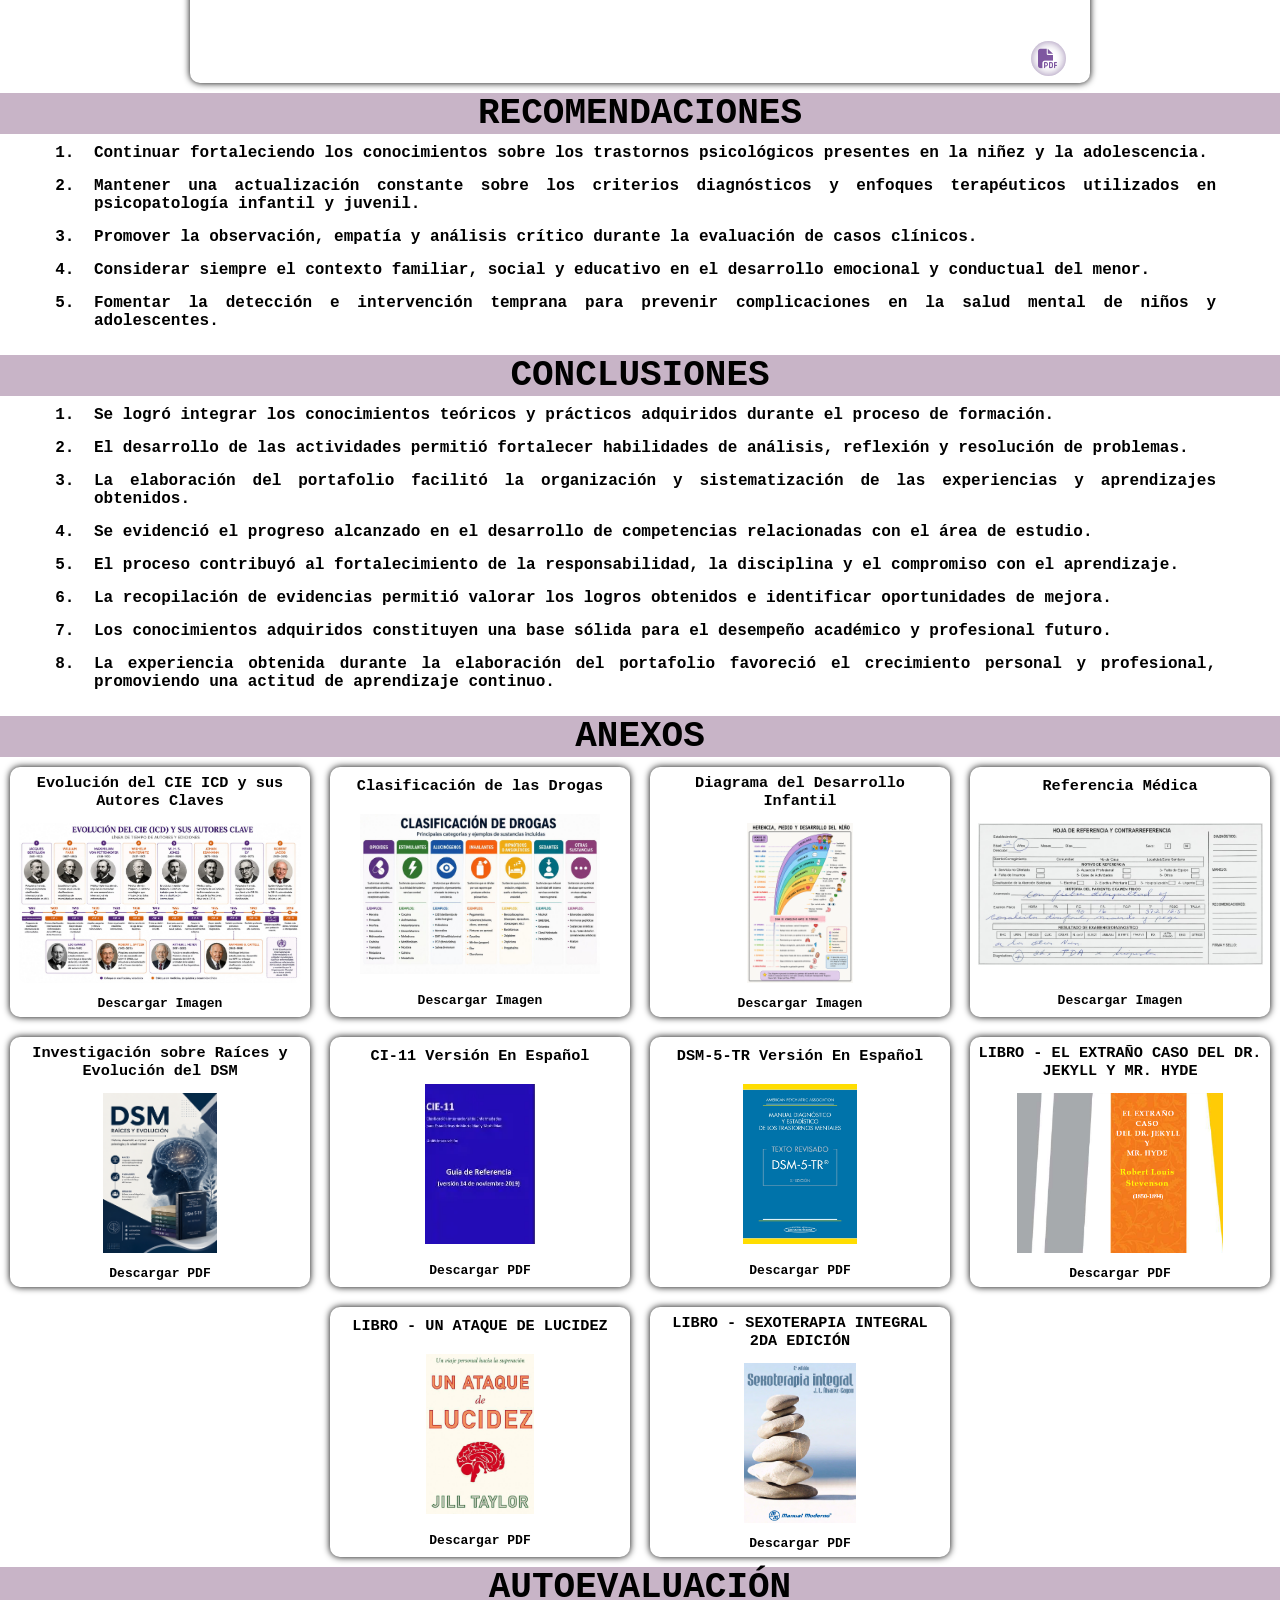
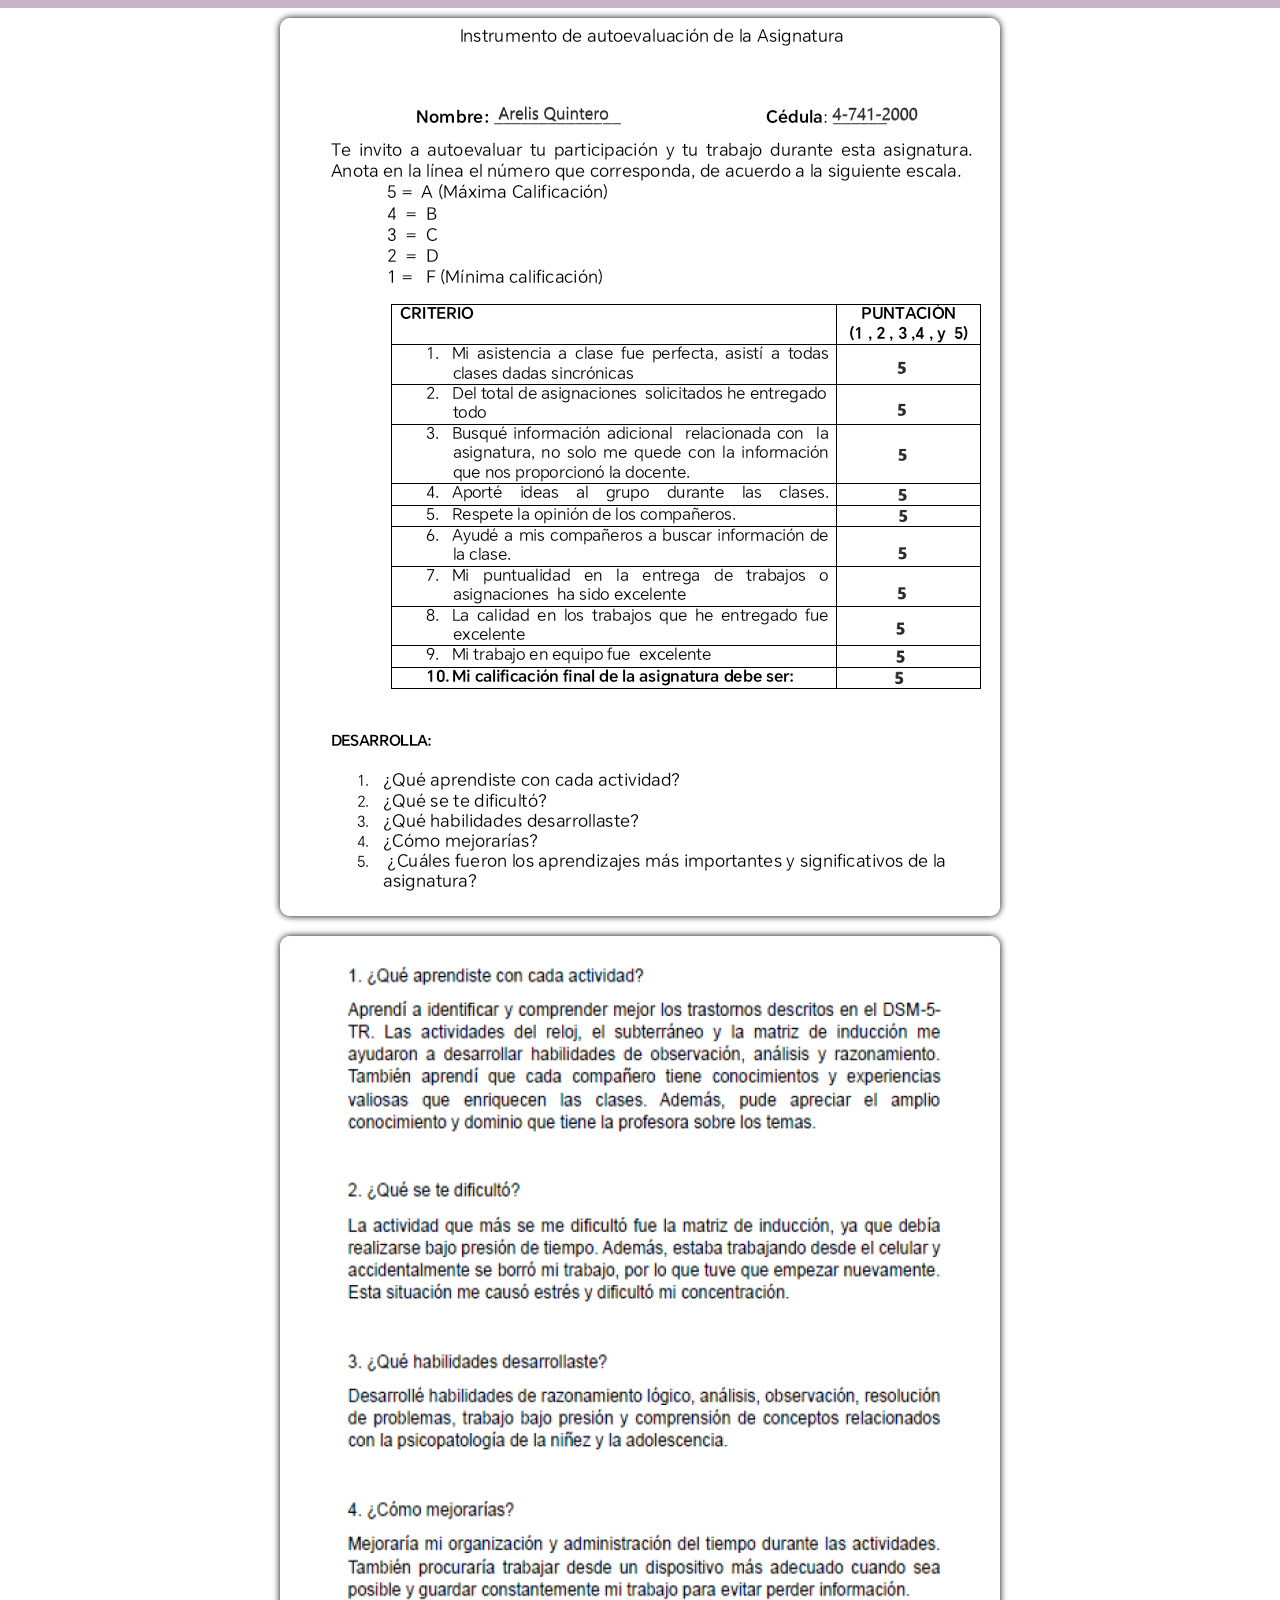
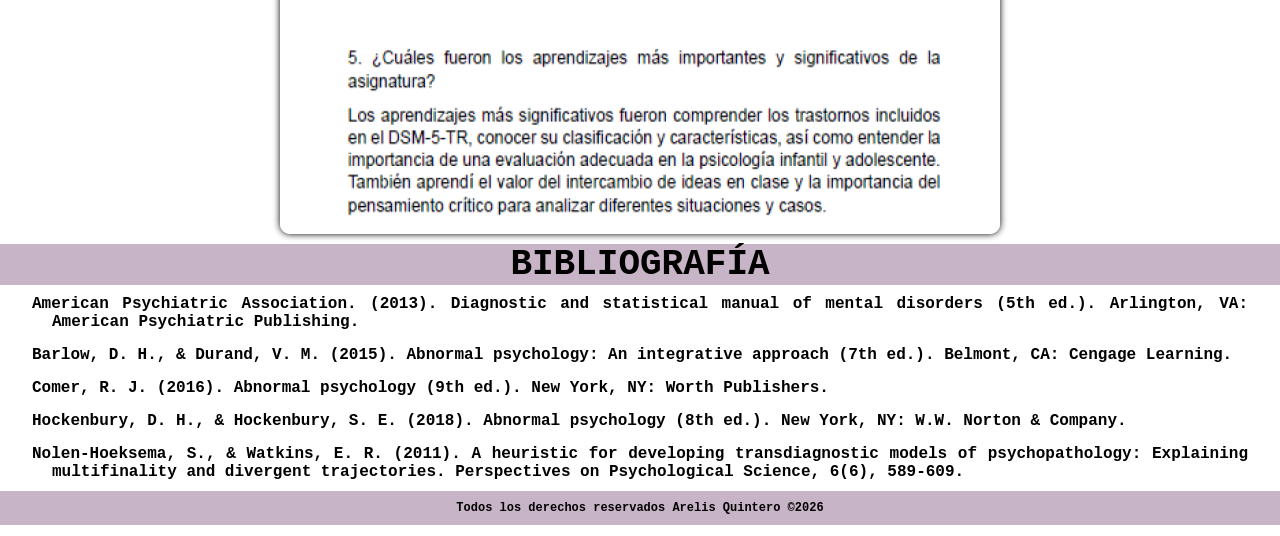
==== commit b1c41f1d: "nuevo2" ====
--- a/index.html
+++ b/index.html
@@ -554,8 +554,55 @@
         <a class="btn-investigacion"
           href="https://scielo.isciii.es/scielo.php?script=sci_arttext&pid=S2529-850X2021001001289&hl=es-US">INVESTIGACION:Sociales
           y la Imagen Corporal (2021-2023)</a>
-        <a class="btn-investigacion" href="https://www.sciencedirect.com/science/article/pii/S260507302400004X">Epidemiología
+
+        <a class="btn-investigacion"
+          href="https://www.sciencedirect.com/science/article/pii/S260507302400004X">Epidemiología
           de la ansiedad y su contexto en atención primaria</a>
+
+        <a class="btn-investigacion"
+          href="https://www.cambridge.org/core/services/aop-cambridge-core/content/view/25B7921C514E9B42280B6A7376289729/S0033291721004177a.pdf/somatic-symptom-disorder-a-scoping-review-on-the-empirical-evidence-of-a-new-diagnosis.pdf">Somatic
+          symptom disorder: a scoping review on the empirical evidence of a new diagnosis</a>
+
+        <a class="btn-investigacion" href="hhttps://dspace.udla.edu.ec/handle/33000/17975">Impacto en la salud mental de
+          familiares con pacientes con trastorno límite de personalidad del Instituto de Neurociencias</a>
+
+        <a class="btn-investigacion" href="https://www.thelancet.com/journals/lanpsy/issue/current">Disforia de
+          Género</a>
+
+        <a class="btn-investigacion" href="https://link.springer.com/article/10.1007/s10508-025-03228-w">Childhood
+          Sexual Behavior as a Mediator of the Relationship Between Sexual Abuse and Early Sexual Debut: A Prospective
+          Analysis</a>
+
+        <a class="btn-investigacion" href="https://djph.org/wp-content/uploads/2022/05/djph-82-010.pdf">Trauma-Related
+          Dissociation and the Dissociative Disorders</a>
+
+        <a class="btn-investigacion" href="https://up-rid.up.ac.pa/2556/1/geneva_bravo.pdf">EFECTIVIDAD DE LA
+          PSICOTERAPIA BREVE PSICODINÁMICA PARA EL MANEJO DEL ESTRÉS POST TRAUMATICO EN ADOLESCENTES VICTIMAS DE
+          ABUSO</a>
+
+        <a class="btn-investigacion"
+          href="https://www.scielo.cl/scielo.php?script=sci_arttext&pid=S0717-92272023000300298">Estudio prospectivo
+          descriptivo de las trayectorias de respuesta terapéutica en una cohorte de pacientes con trastorno depresivo
+          mayor</a>
+
+        <a class="btn-investigacion"
+          href="https://www.sciencedirect.com/science/article/pii/S071686402200102X">Evaluación neuropsicológica en
+          niños con trastornos del neurodesarrolloNeuropsychological assessment in neurodevelopmental disorders in
+          children</a>
+
+        <a class="btn-investigacion" href="https://www.redalyc.org/articulo.oa?id=439667308002">Cronobiología del sueño
+          y su influencia en la función cerebral</a>
+
+        <a class="btn-investigacion" href="http://e-cucba.cucba.udg.mx/index.php/e-Cucba/article/view/409">Trastornos
+          cerebrales por consumo de sustancias adictivas y su asociación con la excitotoxicidad</a>
+
+        <a class="btn-investigacion"
+          href="http://scielo.sld.cu/scielo.php?script=sci_arttext&pid=S0034-75312022000100004">Tratamiento psicológico
+          aplicado a niños con encopresis</a>
+
+        <a class="btn-investigacion"
+          href="https://revistahorizontes.org/index.php/revistahorizontes/article/view/1944">Estilos de crianza y
+          conductas disruptivas en niños de educación básica</a>
       </div>
     </div>
 
--- a/style.css
+++ b/style.css
@@ -307,11 +307,14 @@
   }
 }
 .btn-investigacion{
+  display: flex;
+  align-items: center;   /* centra verticalmente */
+  justify-content: center; /* opcional: centra horizontalmente */
   width: 220px;
-  height: 70px;
+  height: 100px;
   max-width: 95%;
   margin: 10px;
-  padding: 10px;
+  padding: 7px;
   border-radius: 10px;
   box-shadow: var(--shadow-densa);
   background-color: var(--primario);
@@ -319,7 +322,10 @@
   text-decoration: none;
   font-size: 12px;
   text-align: justify;
-  line-height: 1.5;
+  transition: 0.5s;
+}
+.btn-investigacion:hover {
+  transform: scale(0.98);
 }
 
 .btn-videos {
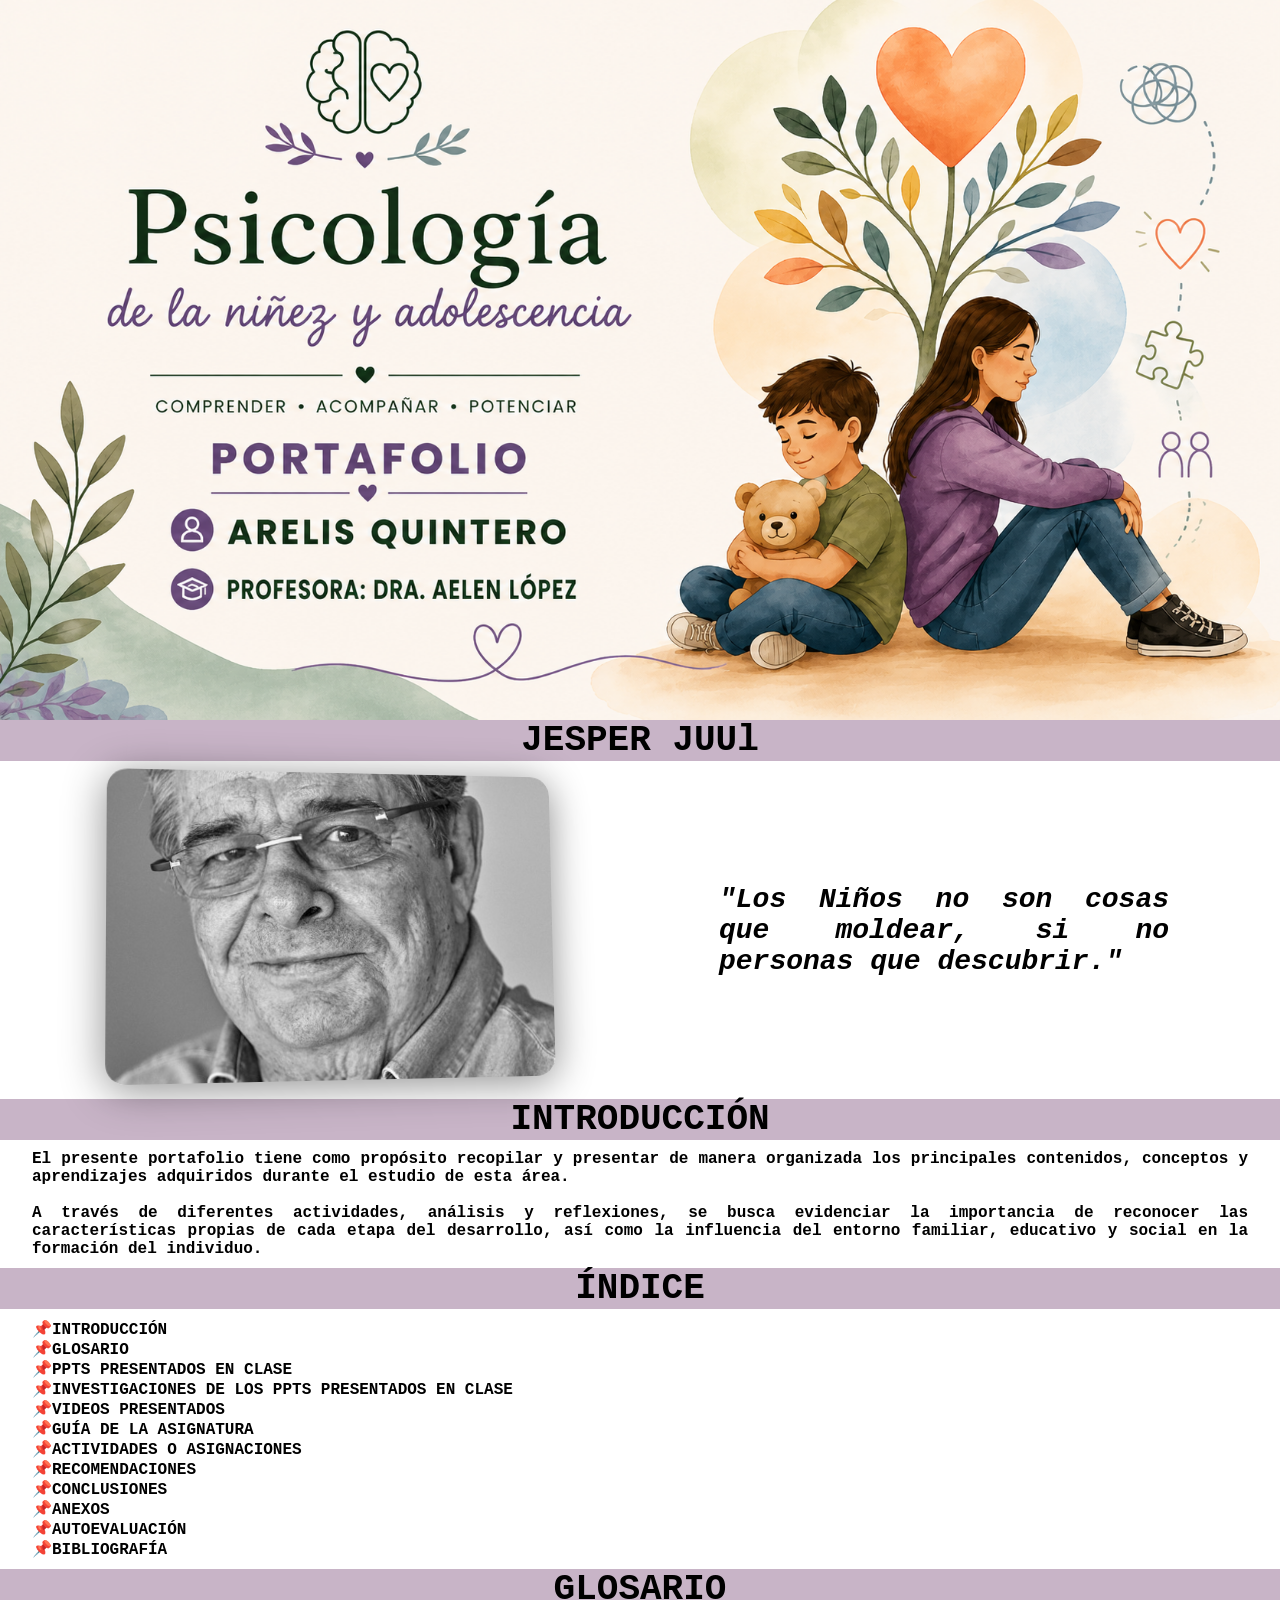
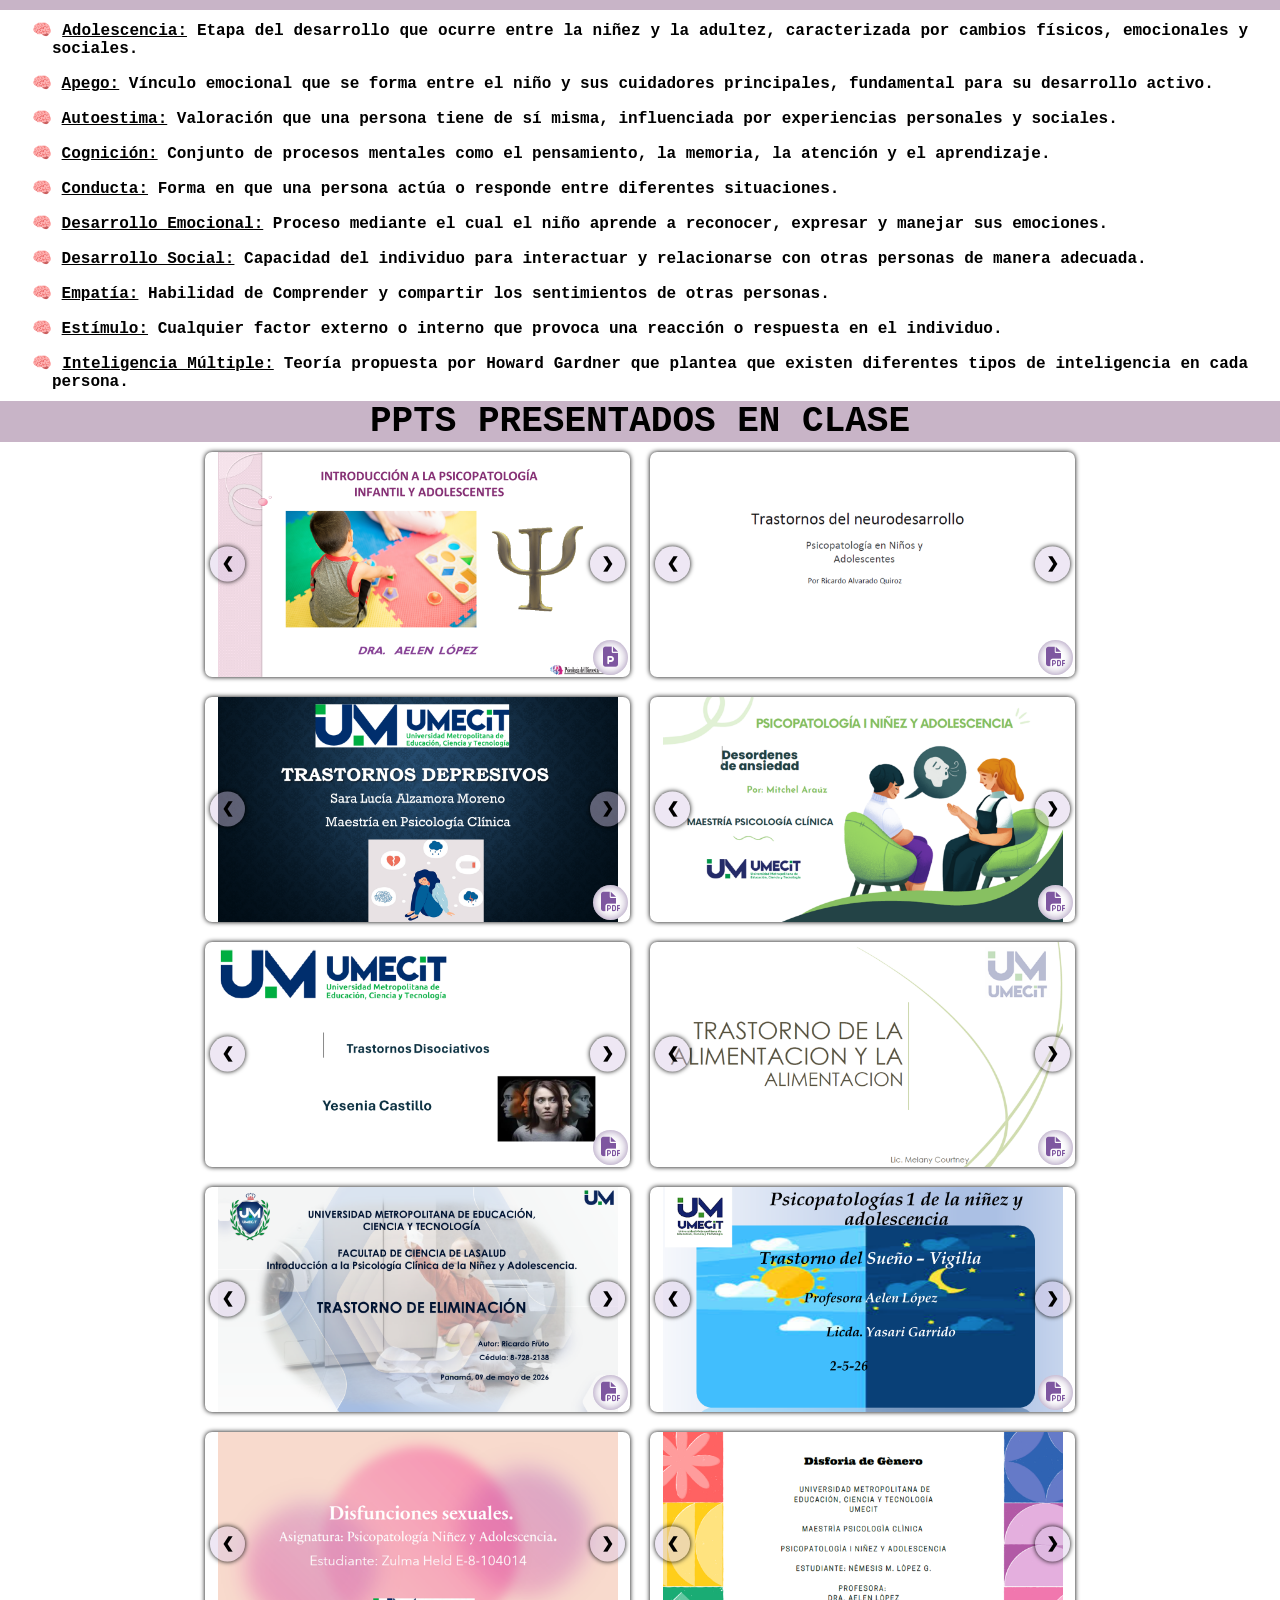
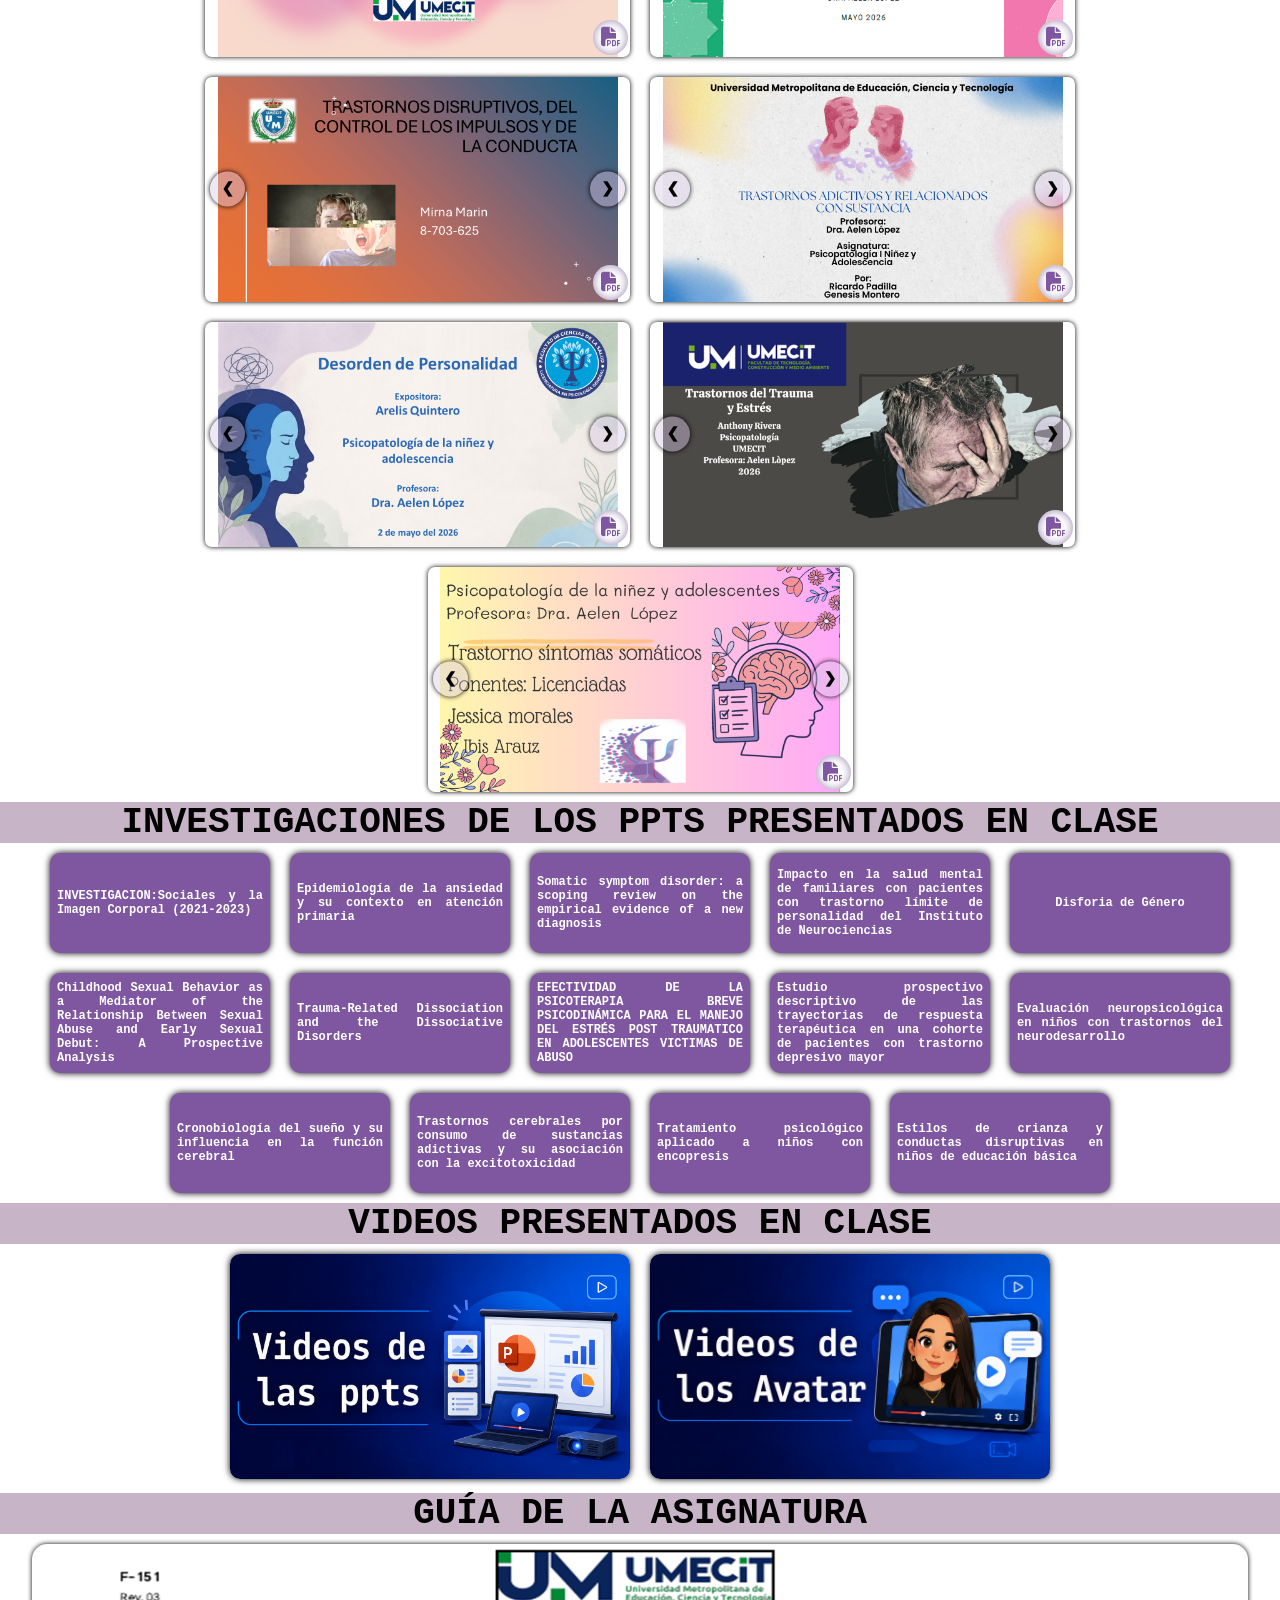
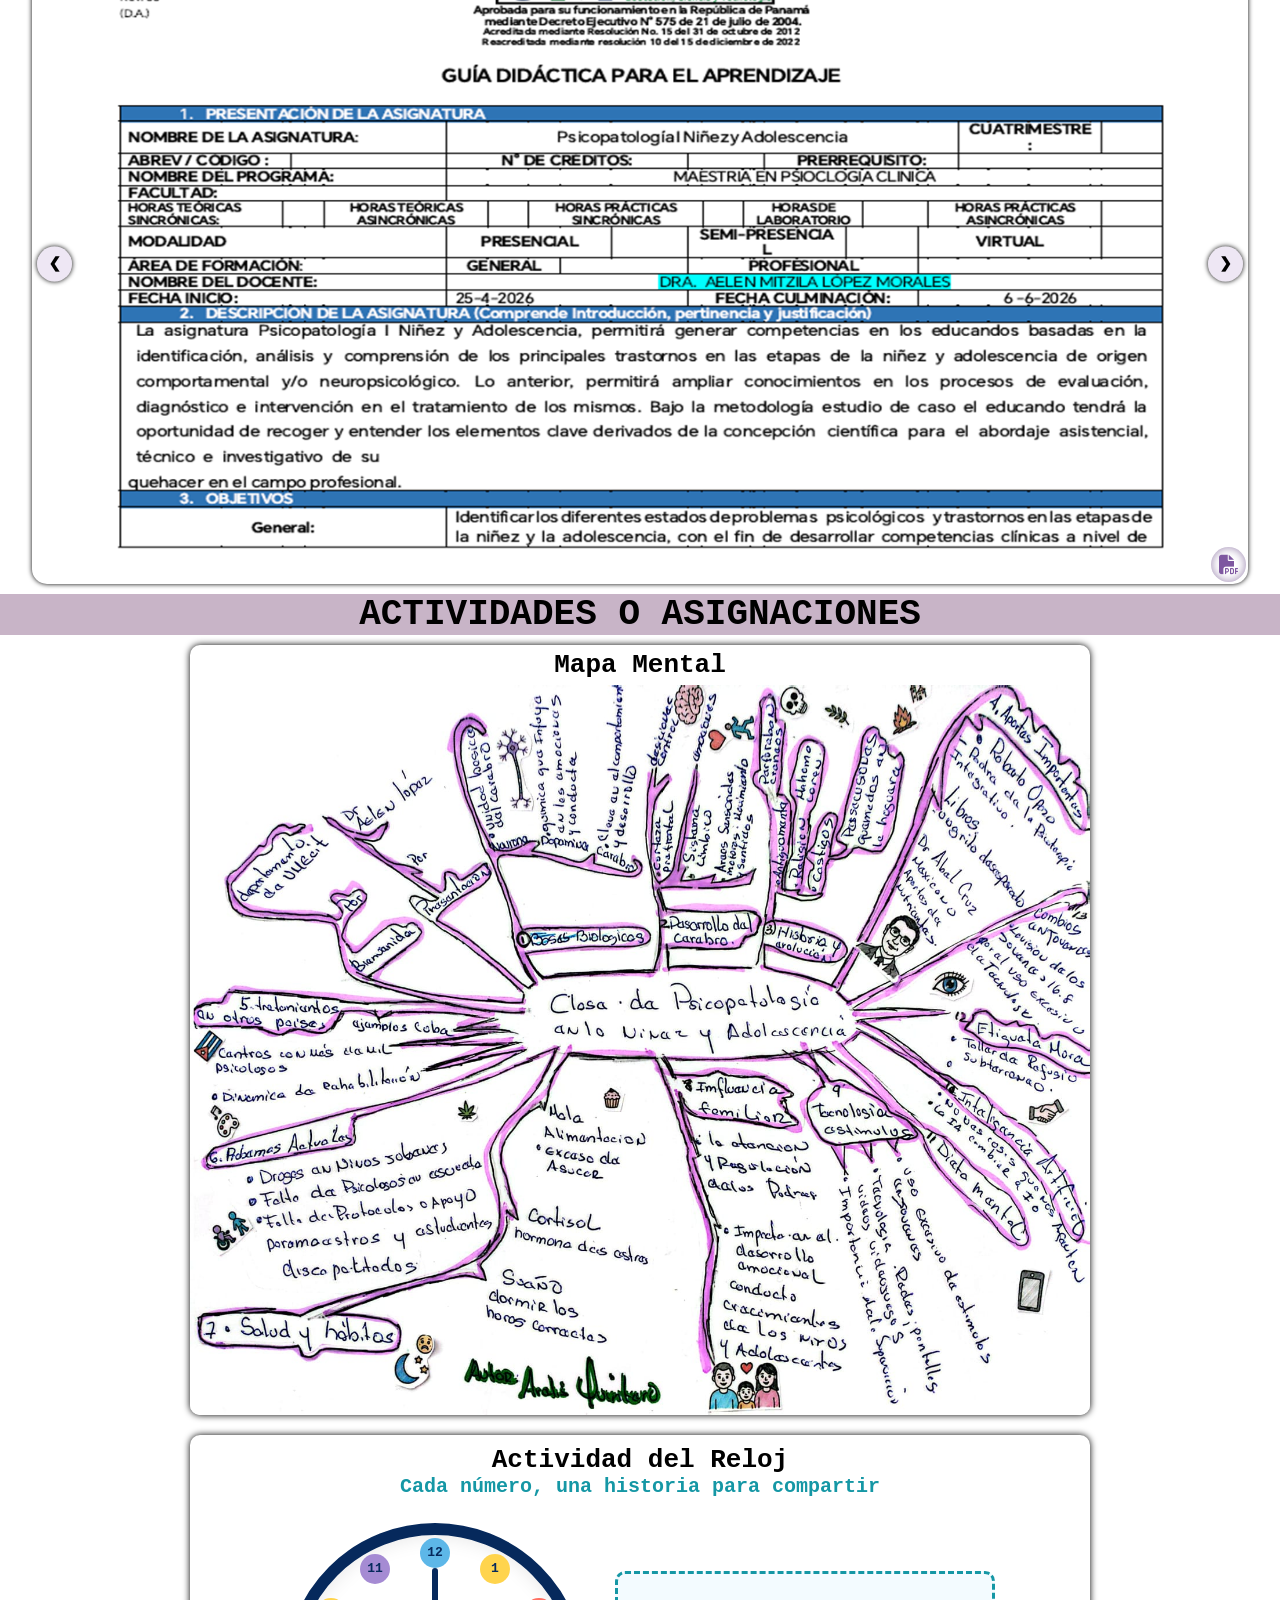
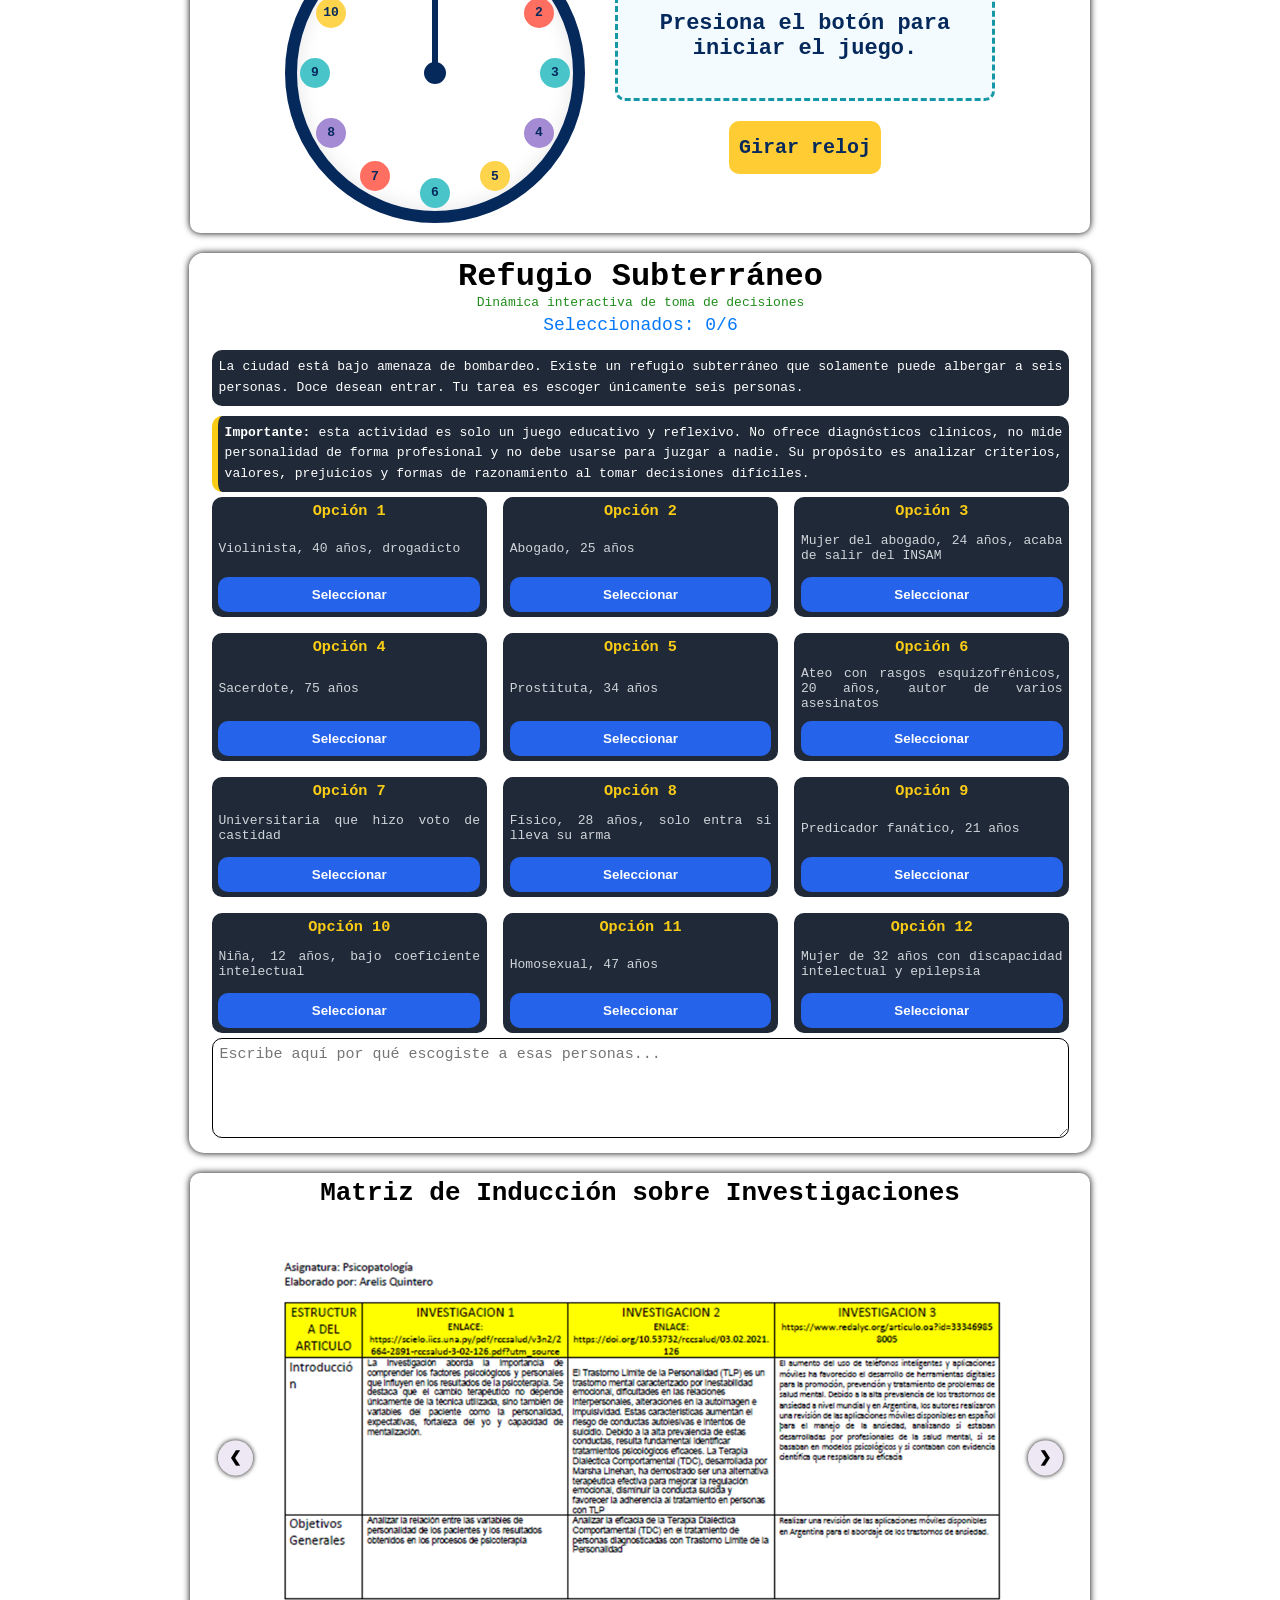
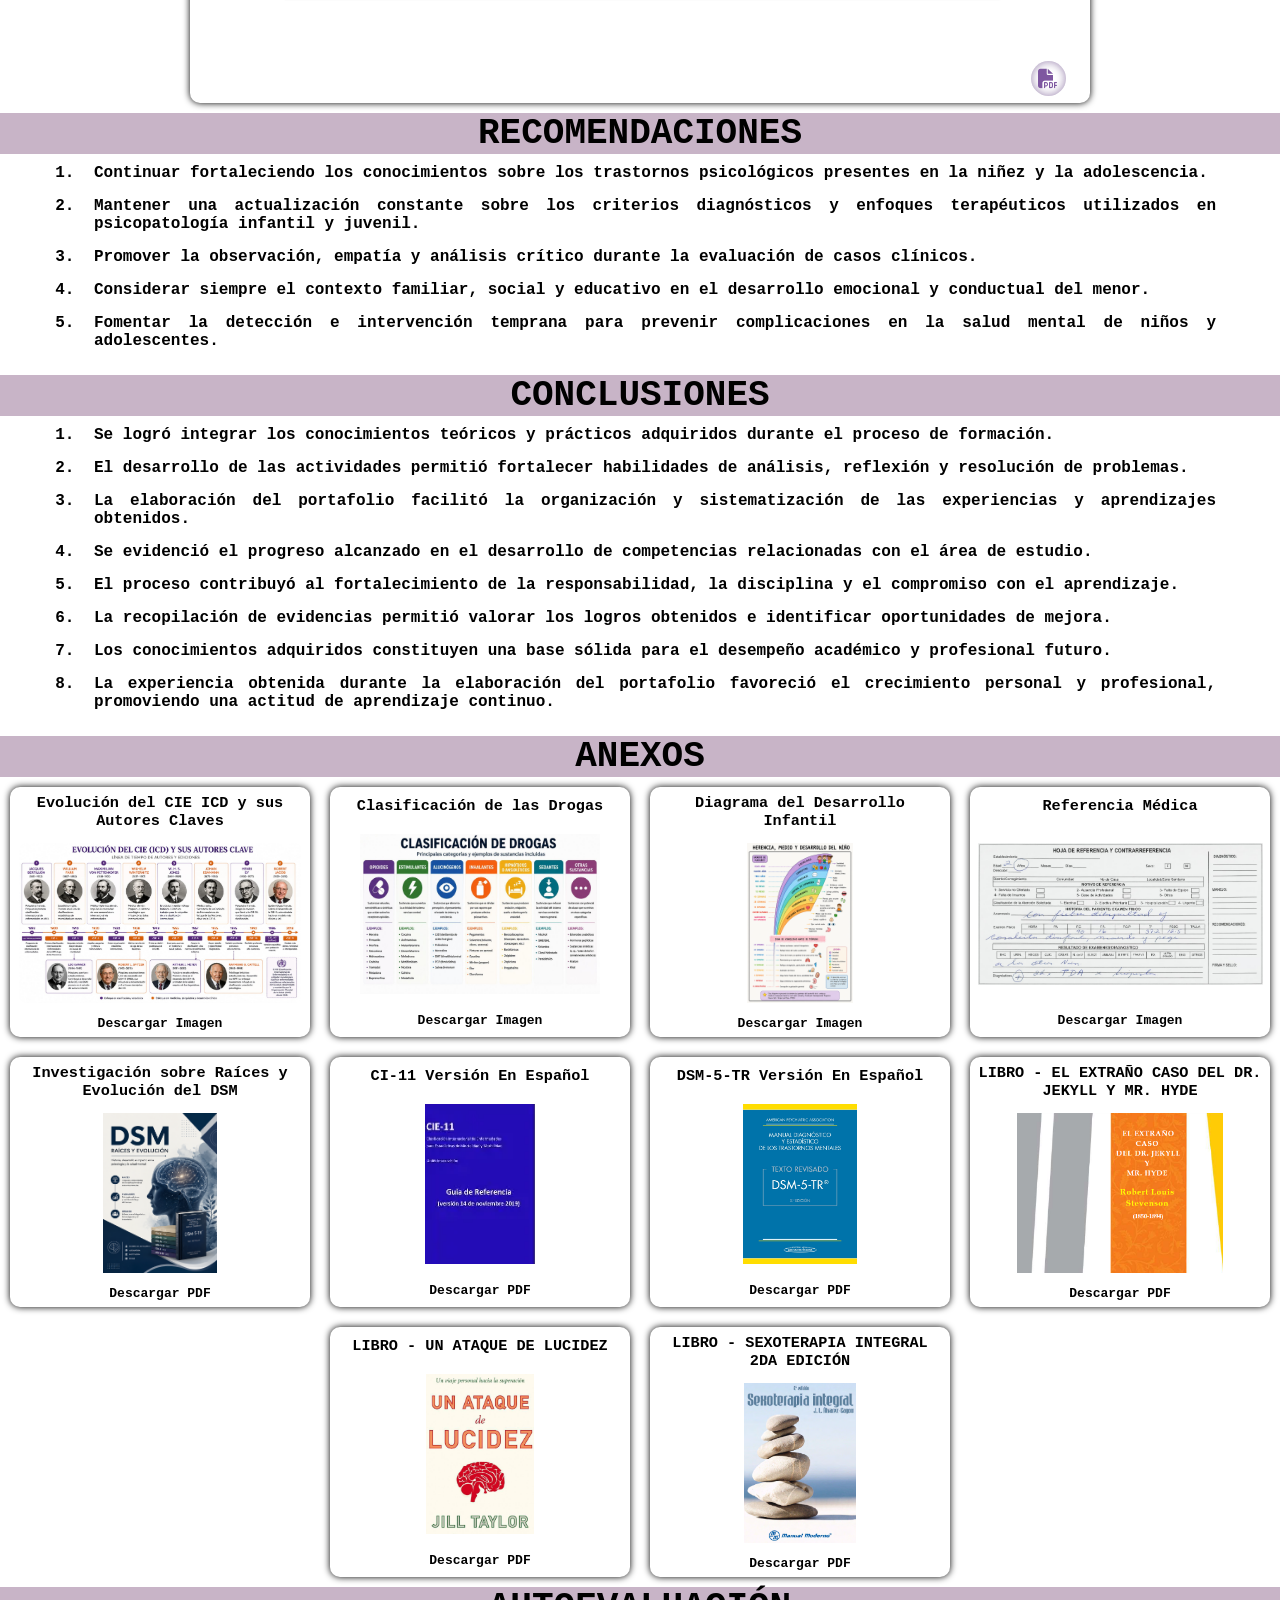
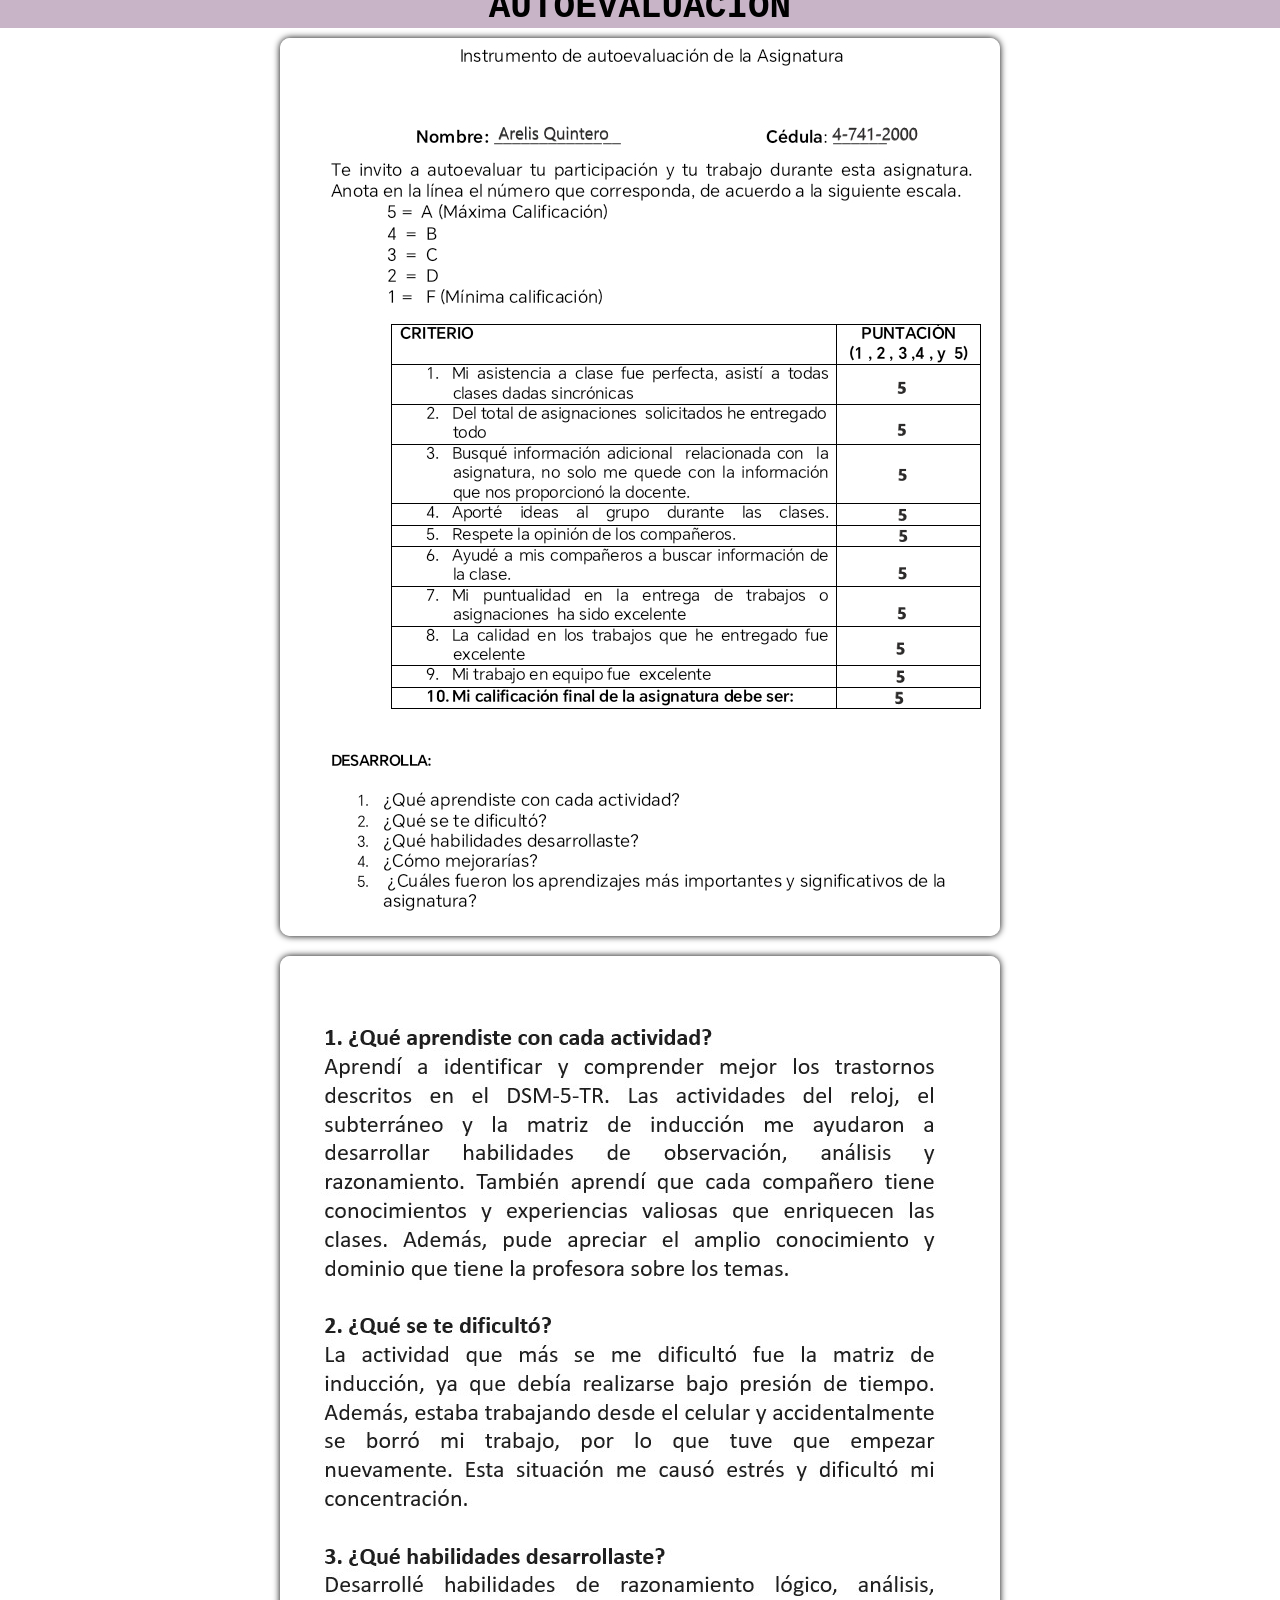
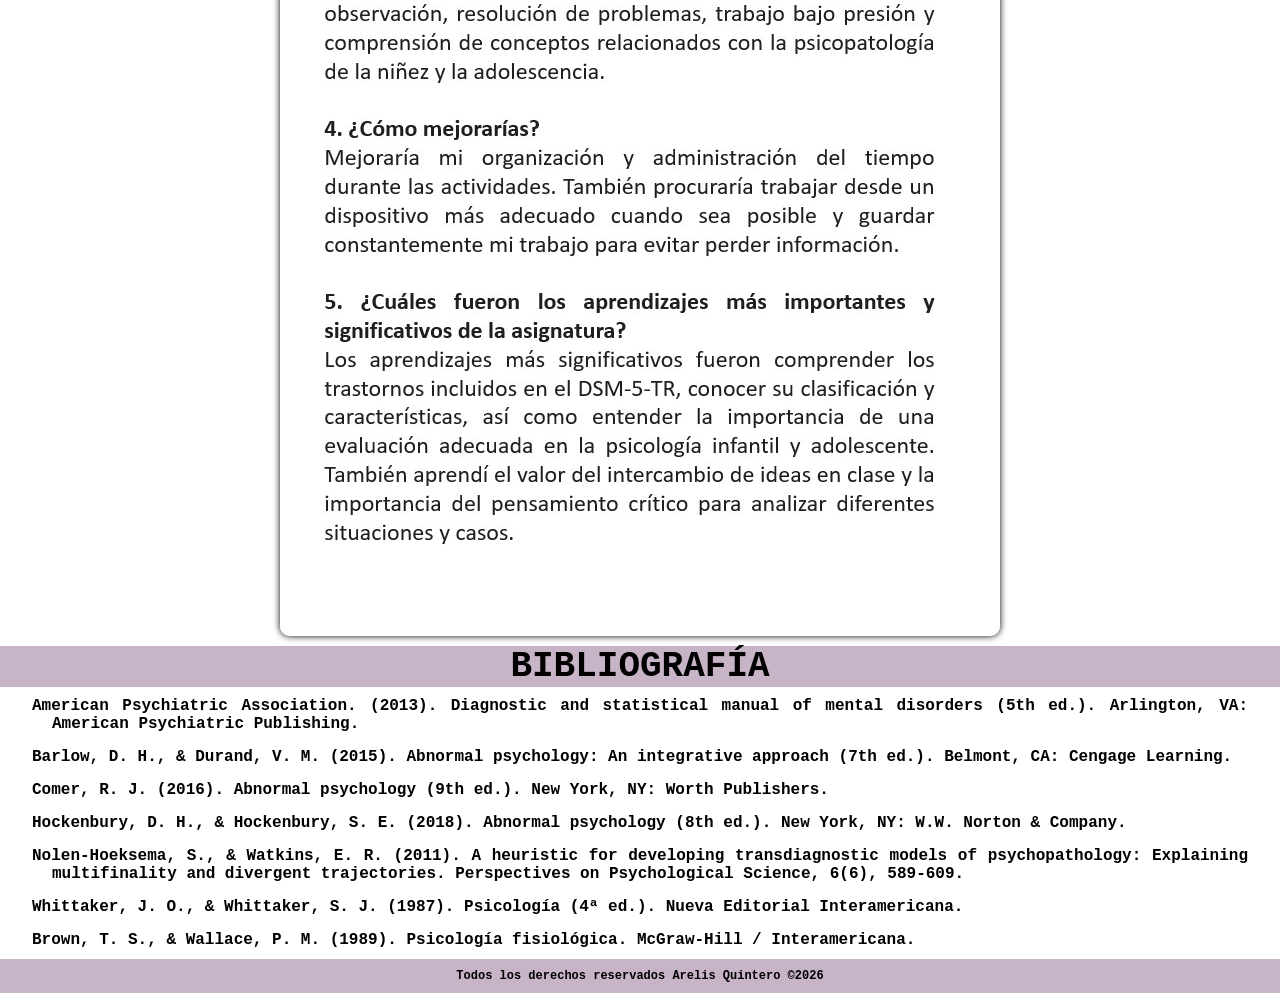
==== commit f4cb92ab: "nuevo3" ====
--- a/index.html
+++ b/index.html
@@ -44,6 +44,7 @@
         <li>INTRODUCCIÓN</li>
         <li>GLOSARIO</li>
         <li>PPTS PRESENTADOS EN CLASE</li>
+        <li>INVESTIGACIONES DE LOS PPTS PRESENTADOS EN CLASE</li>
         <li>VIDEOS PRESENTADOS</li>
         <li>GUÍA DE LA ASIGNATURA</li>
         <li>ACTIVIDADES O ASIGNACIONES</li>
@@ -552,57 +553,63 @@
       <div class="titulo" id="videos">INVESTIGACIONES DE LOS PPTS PRESENTADOS EN CLASE</div>
       <div class="ppts">
         <a class="btn-investigacion"
-          href="https://scielo.isciii.es/scielo.php?script=sci_arttext&pid=S2529-850X2021001001289&hl=es-US">INVESTIGACION:Sociales
+          href="https://scielo.isciii.es/scielo.php?script=sci_arttext&pid=S2529-850X2021001001289&hl=es-US"
+          target="_blank">INVESTIGACION:Sociales
           y la Imagen Corporal (2021-2023)</a>
 
+        <a class="btn-investigacion" href="https://www.sciencedirect.com/science/article/pii/S260507302400004X"
+          target="_blank">Epidemiología
+          de la ansiedad y su contexto en atención primaria</a>
+
         <a class="btn-investigacion"
-          href="https://www.sciencedirect.com/science/article/pii/S260507302400004X">Epidemiología
-          de la ansiedad y su contexto en atención primaria</a>
-
-        <a class="btn-investigacion"
-          href="https://www.cambridge.org/core/services/aop-cambridge-core/content/view/25B7921C514E9B42280B6A7376289729/S0033291721004177a.pdf/somatic-symptom-disorder-a-scoping-review-on-the-empirical-evidence-of-a-new-diagnosis.pdf">Somatic
+          href="https://www.cambridge.org/core/services/aop-cambridge-core/content/view/25B7921C514E9B42280B6A7376289729/S0033291721004177a.pdf/somatic-symptom-disorder-a-scoping-review-on-the-empirical-evidence-of-a-new-diagnosis.pdf"
+          target="_blank">Somatic
           symptom disorder: a scoping review on the empirical evidence of a new diagnosis</a>
 
-        <a class="btn-investigacion" href="hhttps://dspace.udla.edu.ec/handle/33000/17975">Impacto en la salud mental de
+        <a class="btn-investigacion" href="https://dspace.udla.edu.ec/handle/33000/17975" target="_blank">Impacto en la
+          salud mental de
           familiares con pacientes con trastorno límite de personalidad del Instituto de Neurociencias</a>
 
-        <a class="btn-investigacion" href="https://www.thelancet.com/journals/lanpsy/issue/current">Disforia de
+        <a class="btn-investigacion" href="https://www.thelancet.com/journals/lanpsy/issue/current"
+          target="_blank">Disforia de
           Género</a>
 
-        <a class="btn-investigacion" href="https://link.springer.com/article/10.1007/s10508-025-03228-w">Childhood
+        <a class="btn-investigacion" href="https://link.springer.com/article/10.1007/s10508-025-03228-w"
+          target="_blank">Childhood
           Sexual Behavior as a Mediator of the Relationship Between Sexual Abuse and Early Sexual Debut: A Prospective
           Analysis</a>
 
-        <a class="btn-investigacion" href="https://djph.org/wp-content/uploads/2022/05/djph-82-010.pdf">Trauma-Related
+        <a class="btn-investigacion" href="https://djph.org/wp-content/uploads/2022/05/djph-82-010.pdf"
+          target="_blank">Trauma-Related
           Dissociation and the Dissociative Disorders</a>
 
-        <a class="btn-investigacion" href="https://up-rid.up.ac.pa/2556/1/geneva_bravo.pdf">EFECTIVIDAD DE LA
+        <a class="btn-investigacion" href="https://up-rid.up.ac.pa/2556/1/geneva_bravo.pdf" target="_blank">EFECTIVIDAD
+          DE LA
           PSICOTERAPIA BREVE PSICODINÁMICA PARA EL MANEJO DEL ESTRÉS POST TRAUMATICO EN ADOLESCENTES VICTIMAS DE
           ABUSO</a>
 
         <a class="btn-investigacion"
-          href="https://www.scielo.cl/scielo.php?script=sci_arttext&pid=S0717-92272023000300298">Estudio prospectivo
+          href="https://www.scielo.cl/scielo.php?script=sci_arttext&pid=S0717-92272023000300298" target="_blank">Estudio
+          prospectivo
           descriptivo de las trayectorias de respuesta terapéutica en una cohorte de pacientes con trastorno depresivo
           mayor</a>
 
+        <a class="btn-investigacion" href="https://www.sciencedirect.com/science/article/pii/S071686402200102X"
+          target="_blank">Evaluación neuropsicológica en niños con trastornos del neurodesarrollo</a>
+
+        <a class="btn-investigacion" href="https://www.redalyc.org/articulo.oa?id=439667308002"
+          target="_blank">Cronobiología del sueño y su influencia en la función cerebral</a>
+
+        <a class="btn-investigacion" href="http://e-cucba.cucba.udg.mx/index.php/e-Cucba/article/view/409"
+          target="_blank">Trastornos cerebrales por consumo de sustancias adictivas y su asociación con la
+          excitotoxicidad</a>
+
         <a class="btn-investigacion"
-          href="https://www.sciencedirect.com/science/article/pii/S071686402200102X">Evaluación neuropsicológica en
-          niños con trastornos del neurodesarrolloNeuropsychological assessment in neurodevelopmental disorders in
-          children</a>
-
-        <a class="btn-investigacion" href="https://www.redalyc.org/articulo.oa?id=439667308002">Cronobiología del sueño
-          y su influencia en la función cerebral</a>
-
-        <a class="btn-investigacion" href="http://e-cucba.cucba.udg.mx/index.php/e-Cucba/article/view/409">Trastornos
-          cerebrales por consumo de sustancias adictivas y su asociación con la excitotoxicidad</a>
-
-        <a class="btn-investigacion"
-          href="http://scielo.sld.cu/scielo.php?script=sci_arttext&pid=S0034-75312022000100004">Tratamiento psicológico
-          aplicado a niños con encopresis</a>
-
-        <a class="btn-investigacion"
-          href="https://revistahorizontes.org/index.php/revistahorizontes/article/view/1944">Estilos de crianza y
-          conductas disruptivas en niños de educación básica</a>
+          href="http://scielo.sld.cu/scielo.php?script=sci_arttext&pid=S0034-75312022000100004"
+          target="_blank">Tratamiento psicológico aplicado a niños con encopresis</a>
+
+        <a class="btn-investigacion" href="https://revistahorizontes.org/index.php/revistahorizontes/article/view/1944"
+          target="_blank">Estilos de crianza y conductas disruptivas en niños de educación básica</a>
       </div>
     </div>
 
@@ -793,7 +800,7 @@
         <img class="autoevalua" src="autoevaluacion.png" alt />
       </div>
       <div class="ppts">
-        <img class="autoevalua" src="autoevaluacion2.png" alt />
+        <img class="autoevalua" src="autoevaluacion2.jpg" alt />
       </div>
     </div>
 
@@ -827,6 +834,14 @@
           multifinality and divergent trajectories. Perspectives on
           Psychological Science, 6(6), 589-609.
         </li>
+        <br />
+        <li>
+          Whittaker, J. O., & Whittaker, S. J. (1987). Psicología (4ª ed.). Nueva Editorial Interamericana.
+        </li>
+        <br />
+        <li>
+          Brown, T. S., & Wallace, P. M. (1989). Psicología fisiológica. McGraw-Hill / Interamericana.
+        </li>
       </ul>
     </div>
   </main>
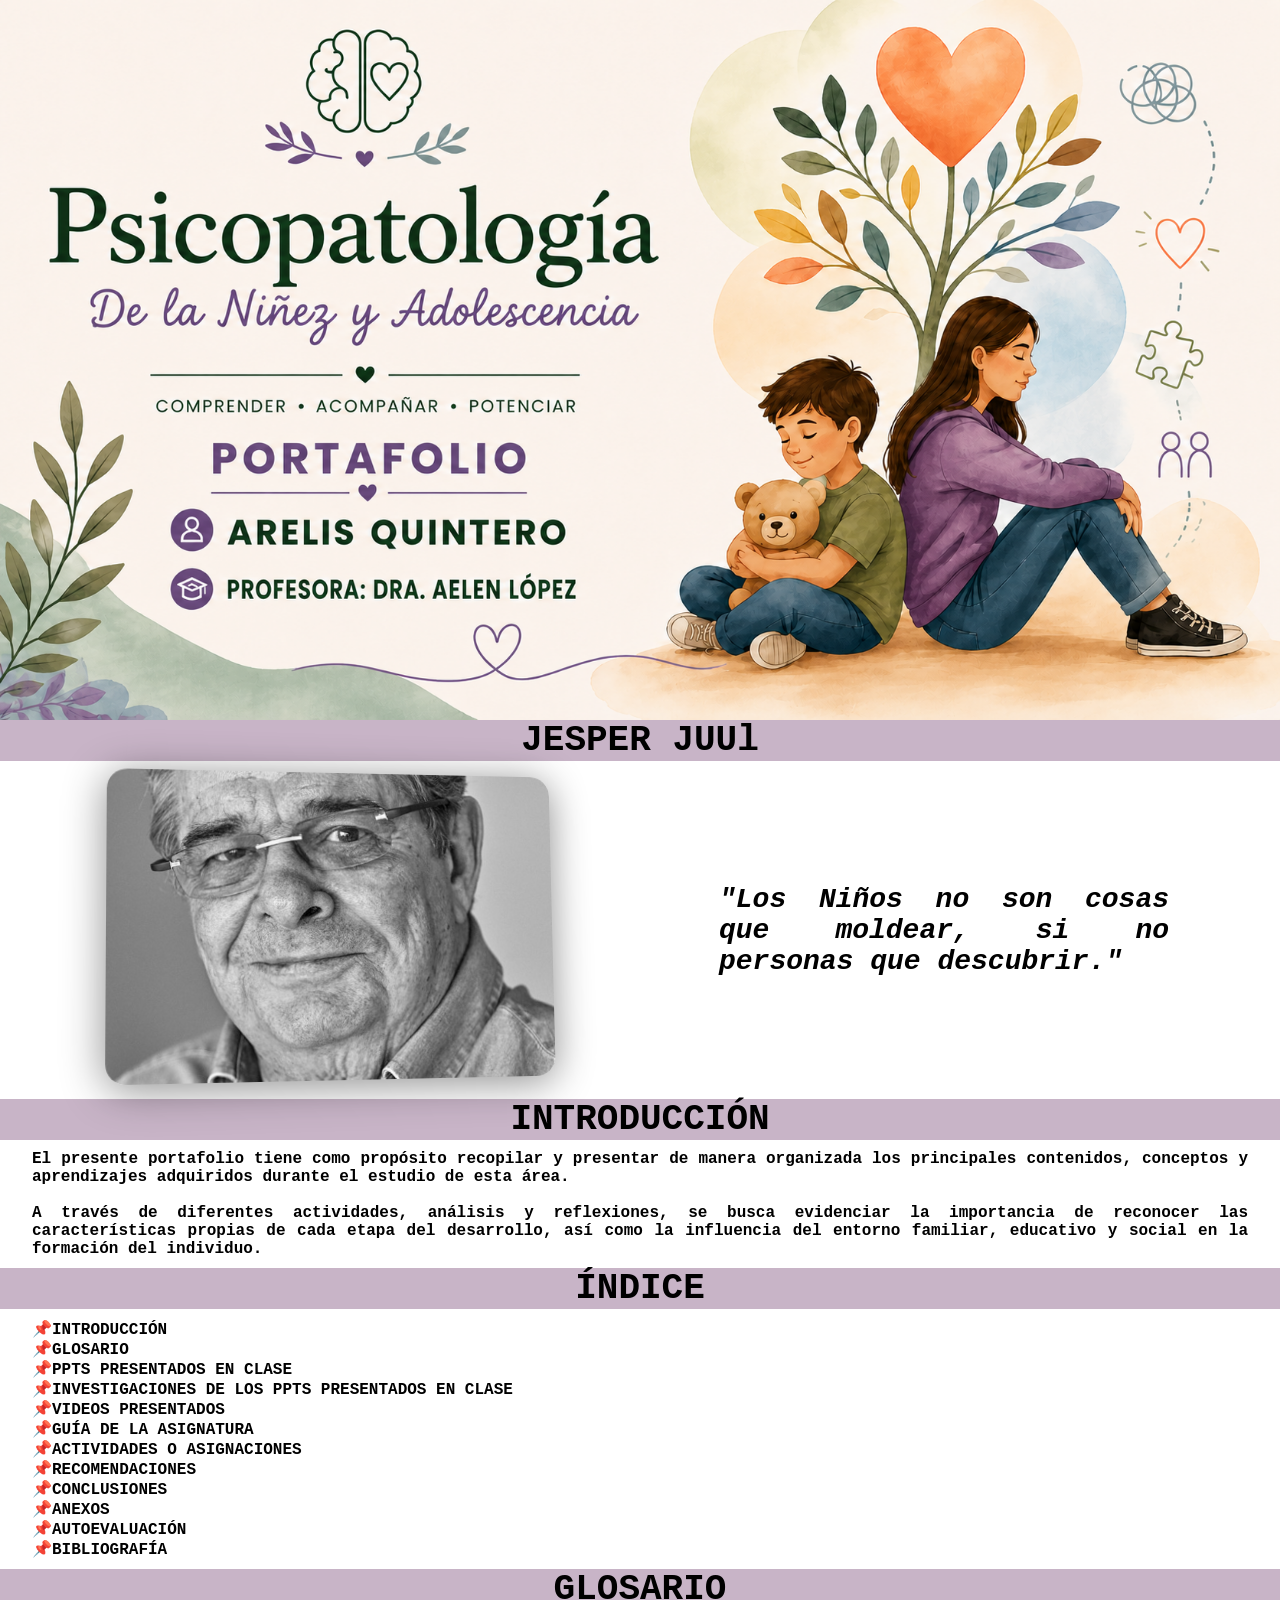
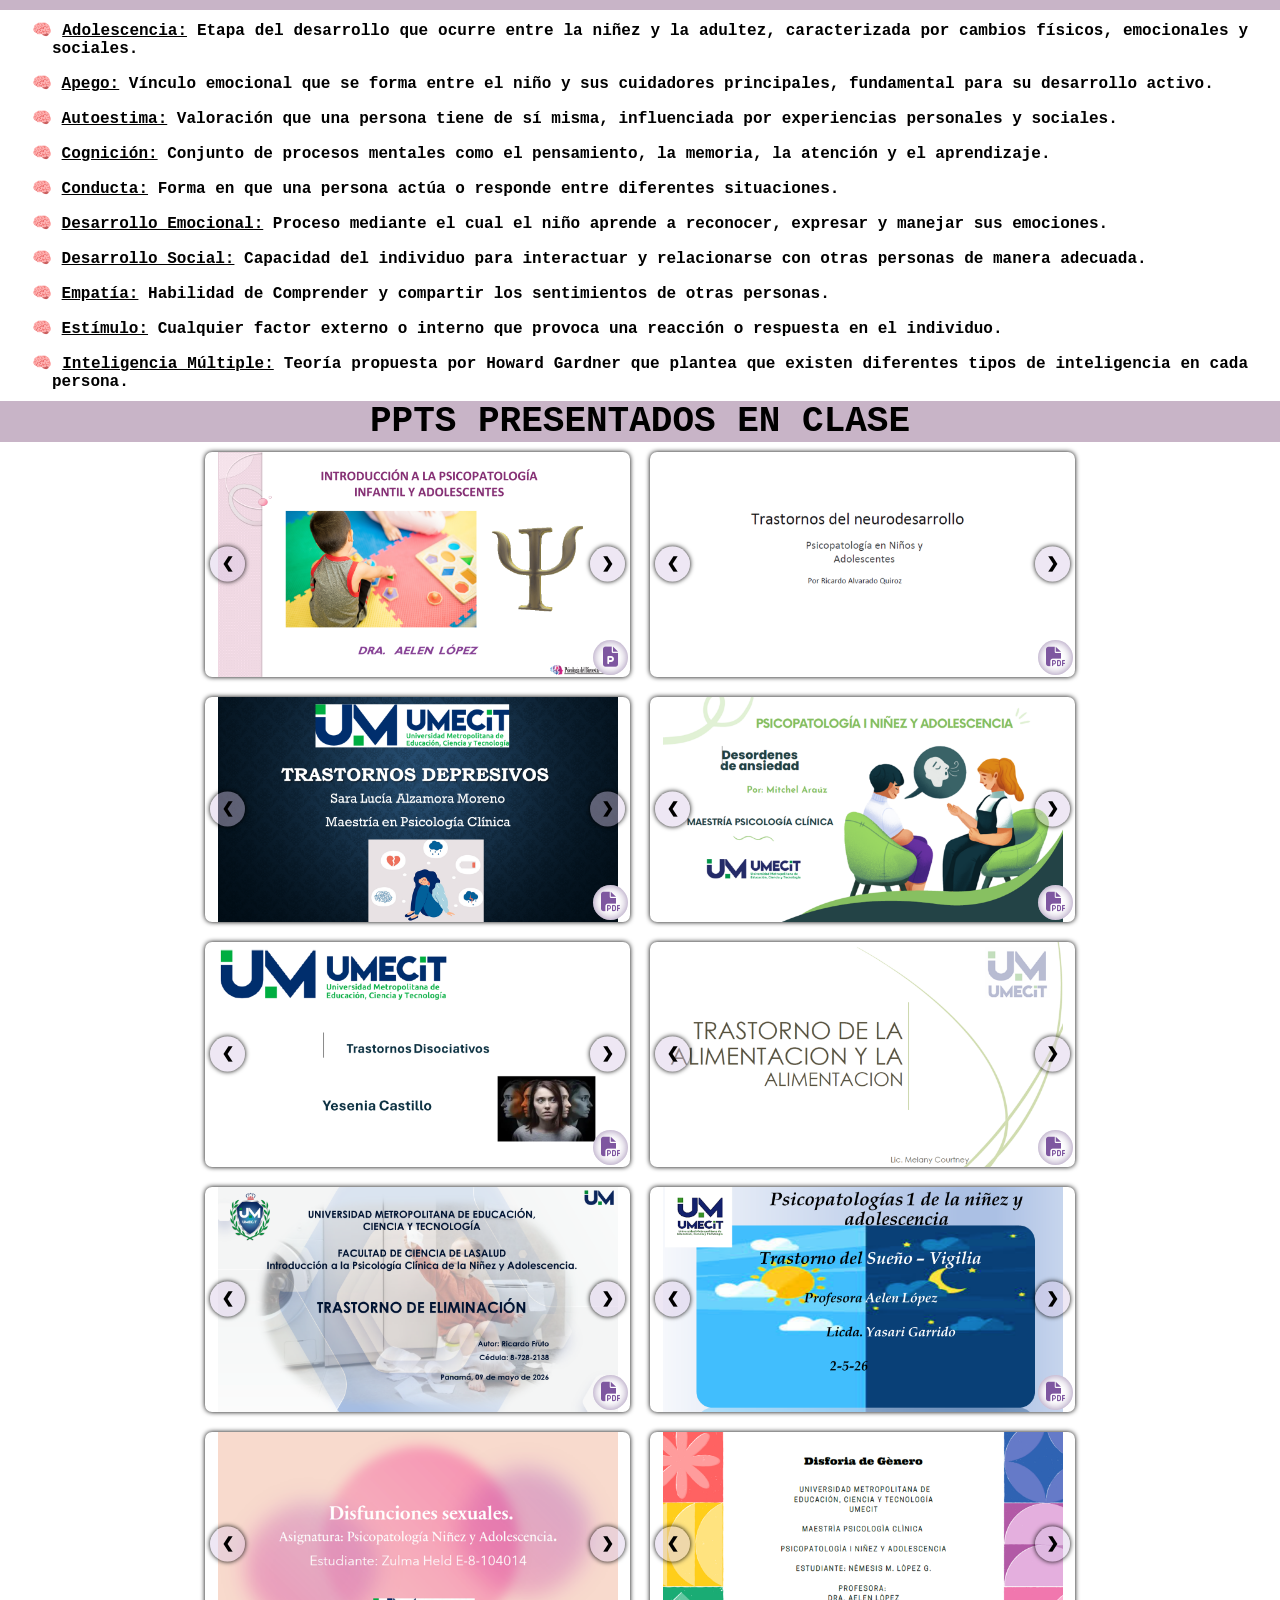
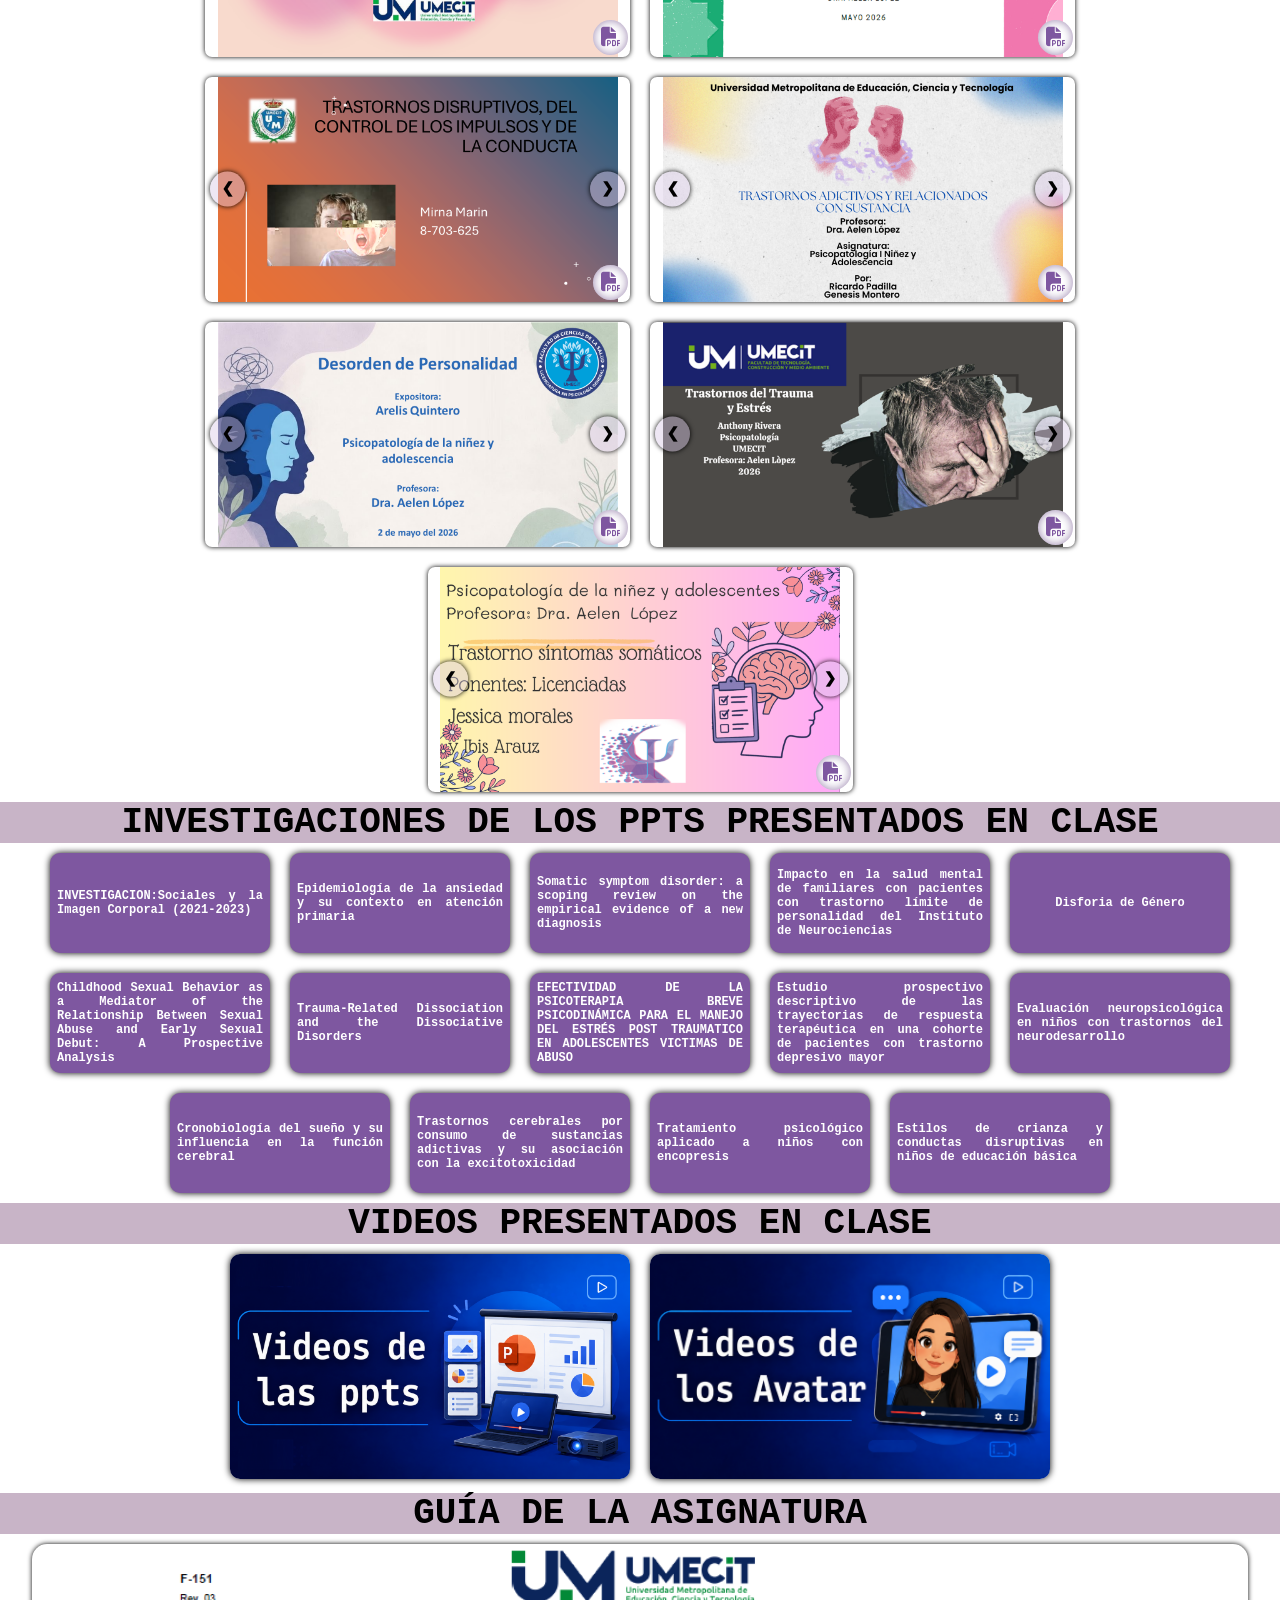
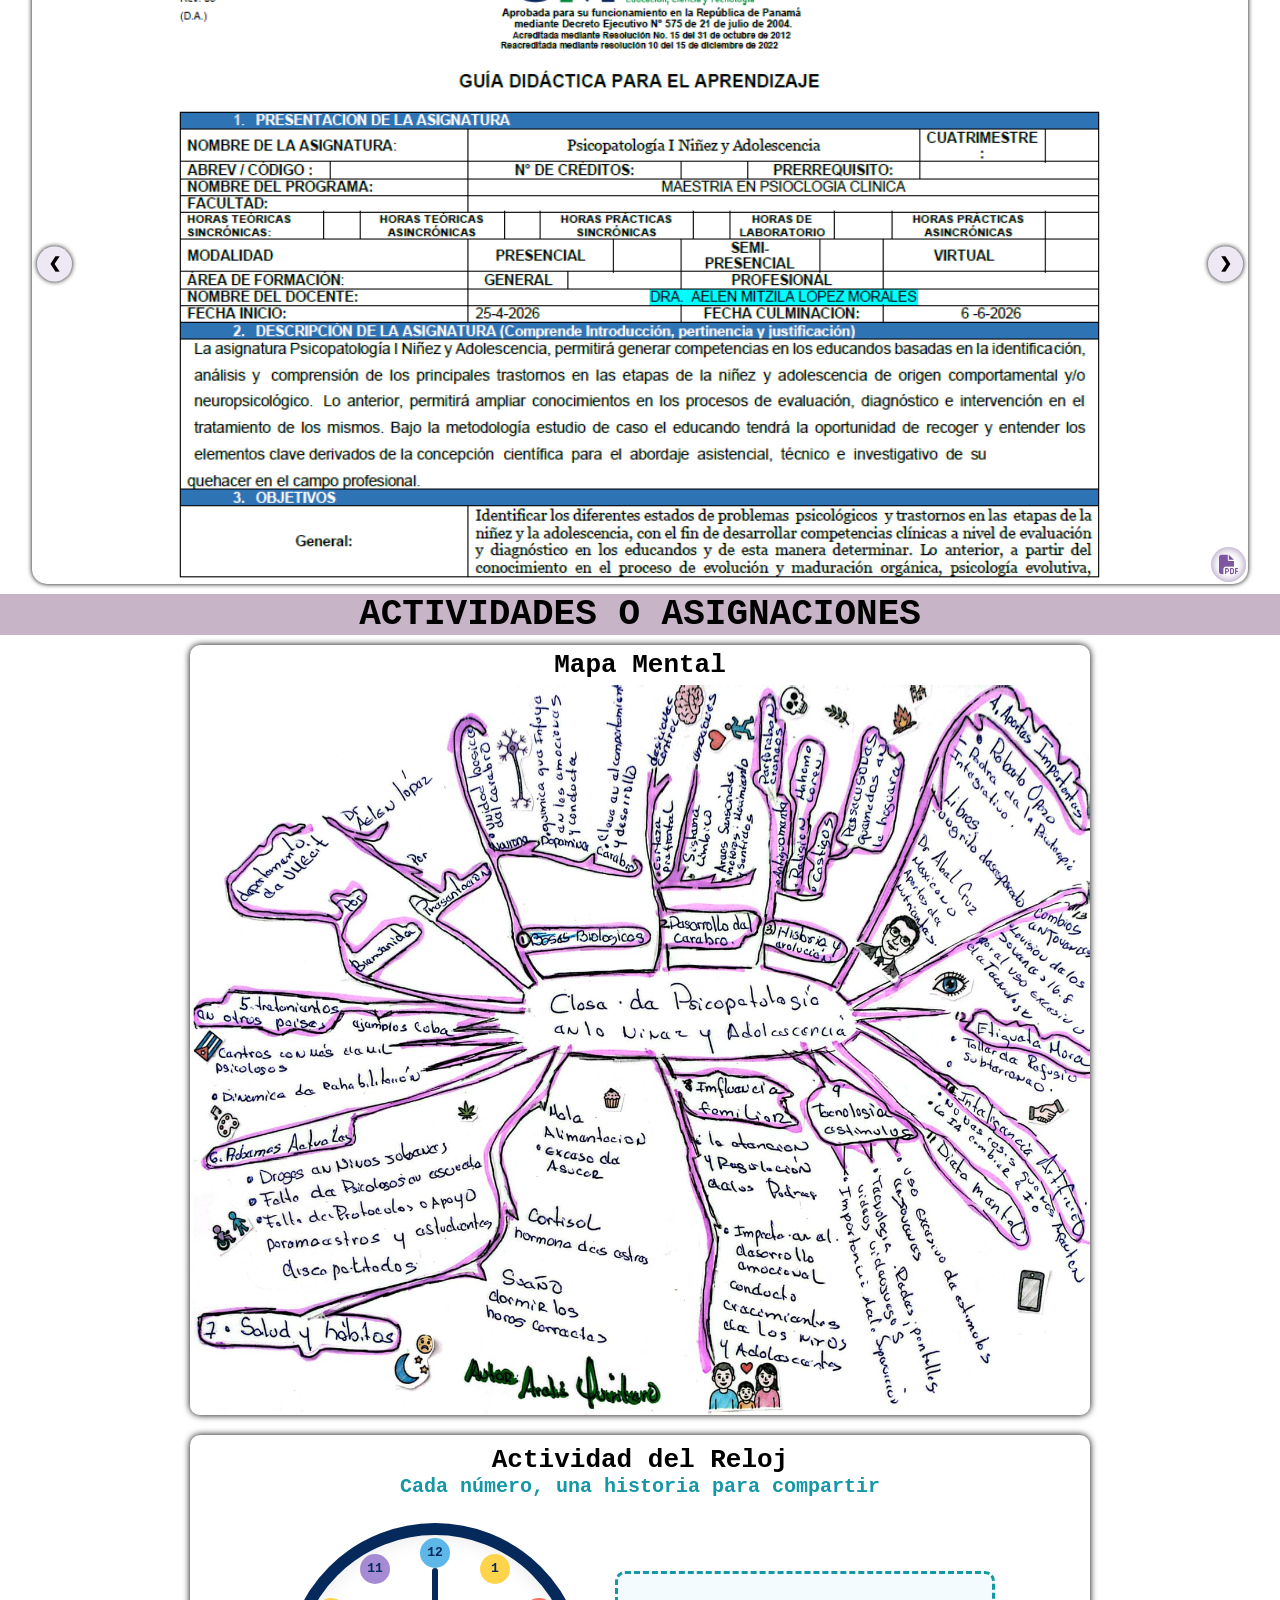
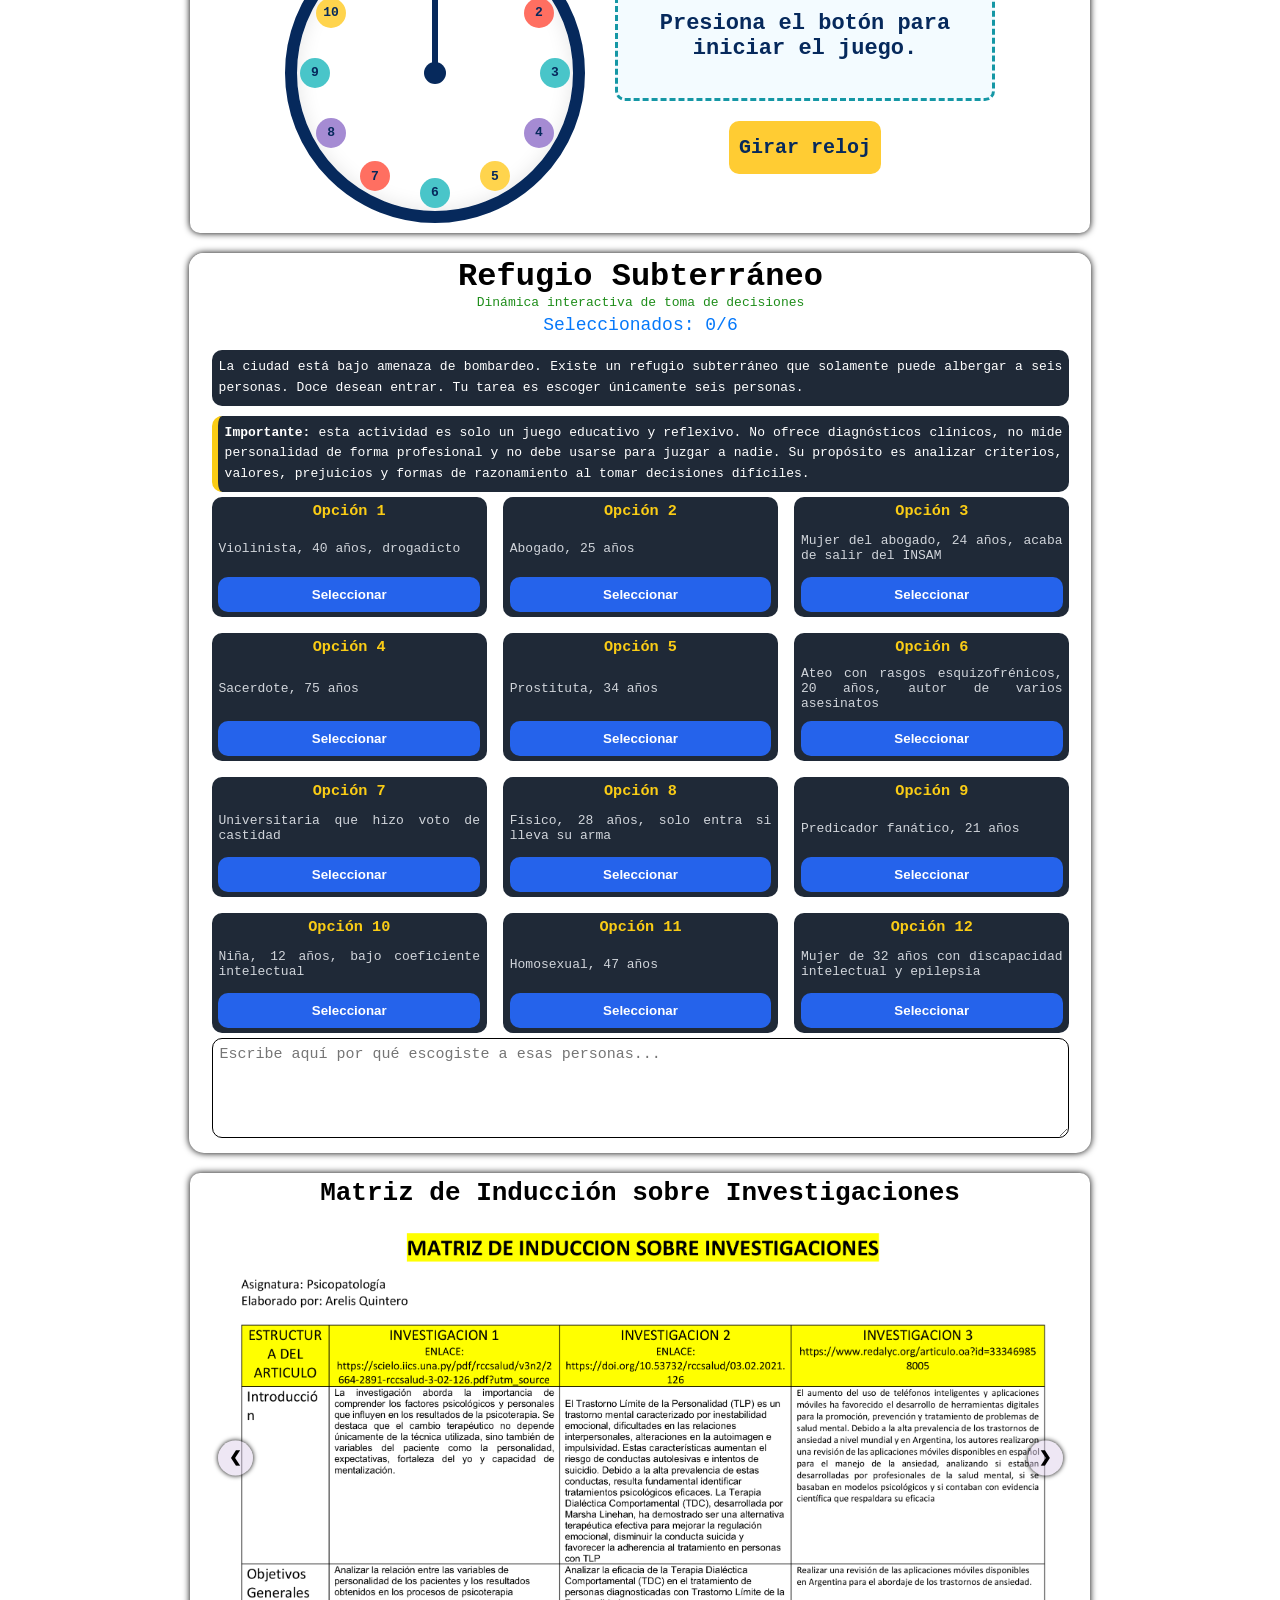
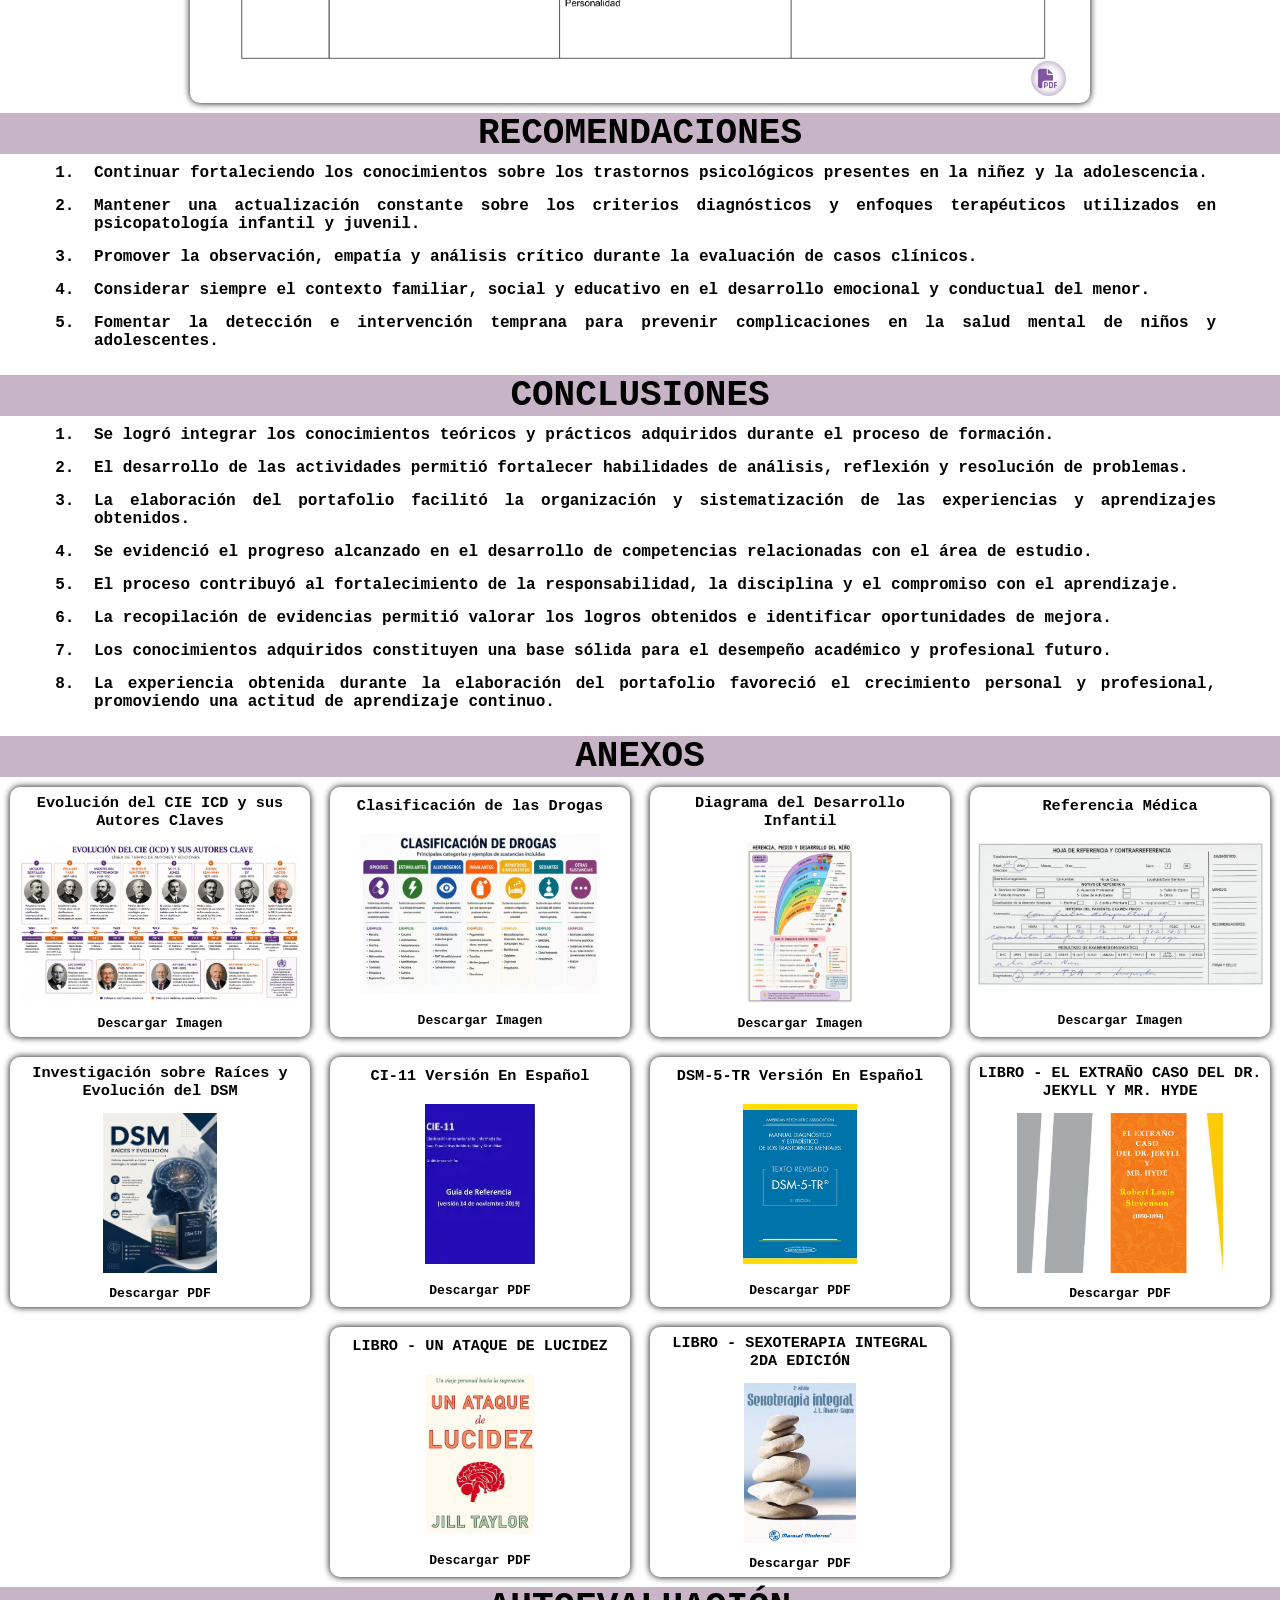
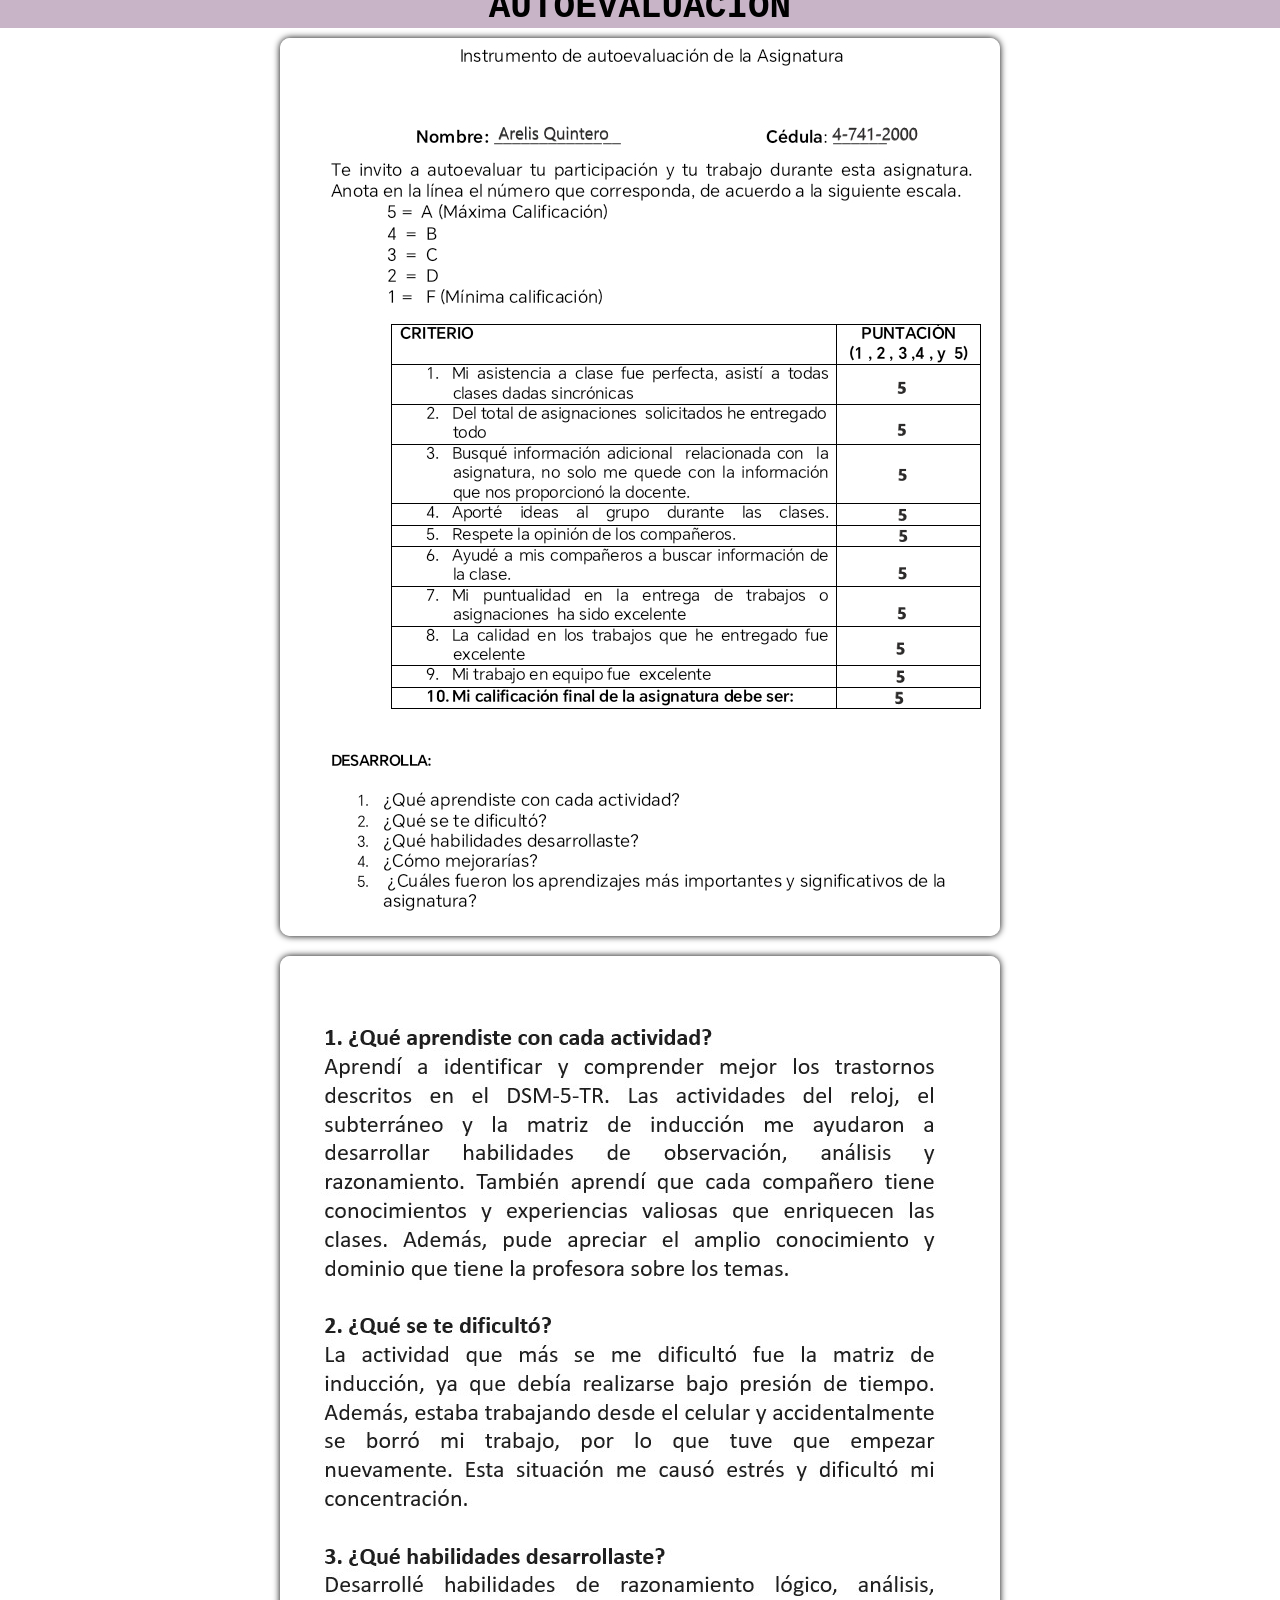
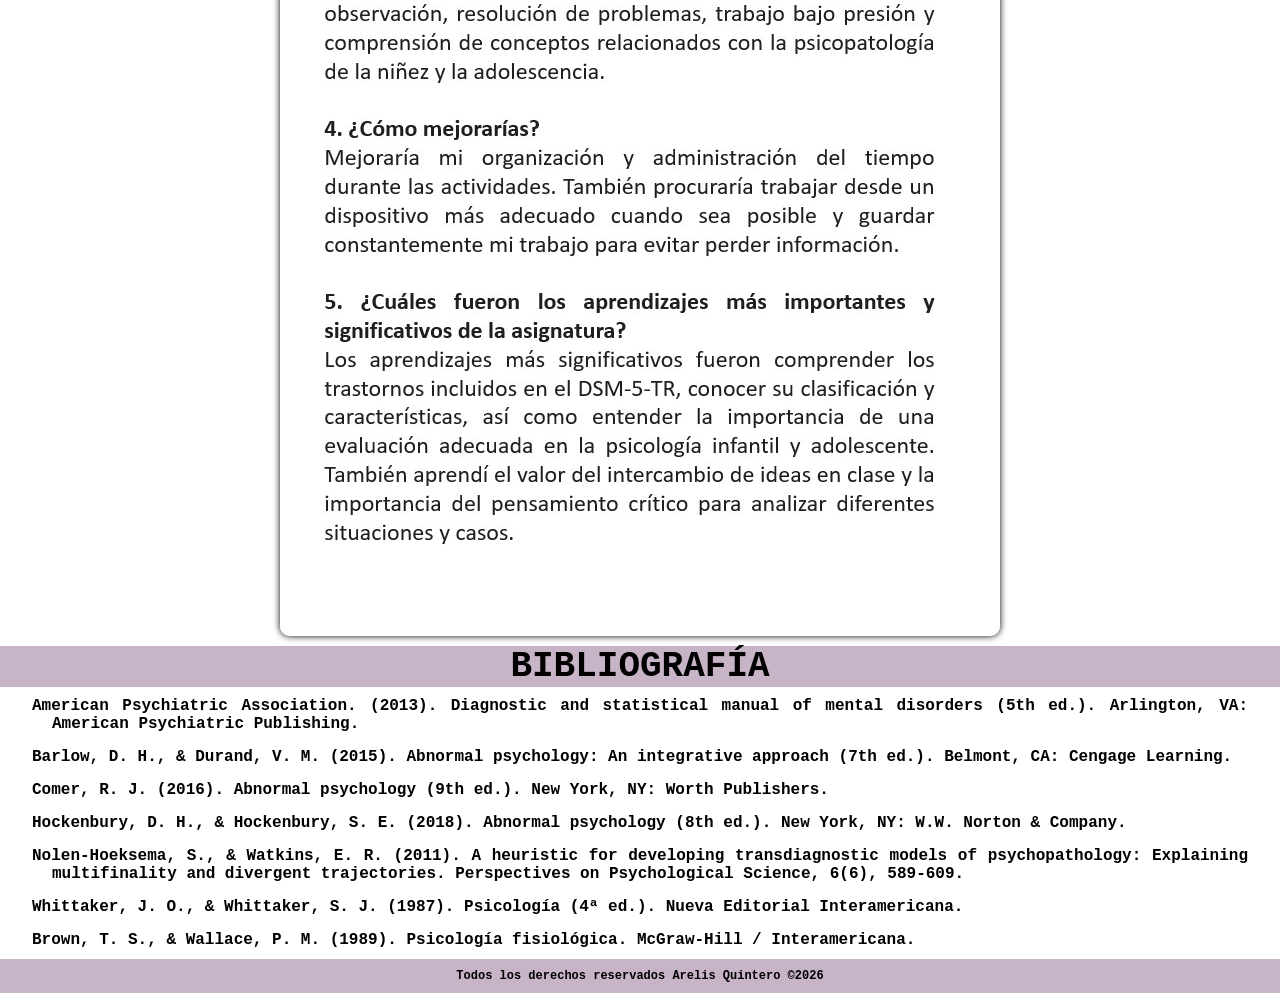
==== commit a1523aa0: "nuevo10" ====
--- a/index.html
+++ b/index.html
@@ -633,7 +633,6 @@
         <img src="GUIA/guiashow/Diapositiva7.PNG" alt="imagen" />
         <img src="GUIA/guiashow/Diapositiva8.PNG" alt="imagen" />
         <img src="GUIA/guiashow/Diapositiva9.PNG" alt="imagen" />
-        <img src="GUIA/guiashow/Diapositiva10.PNG" alt="imagen" />
 
         <button class="adelante">&#10095;</button>
         <button class="atras">&#10094;</button>
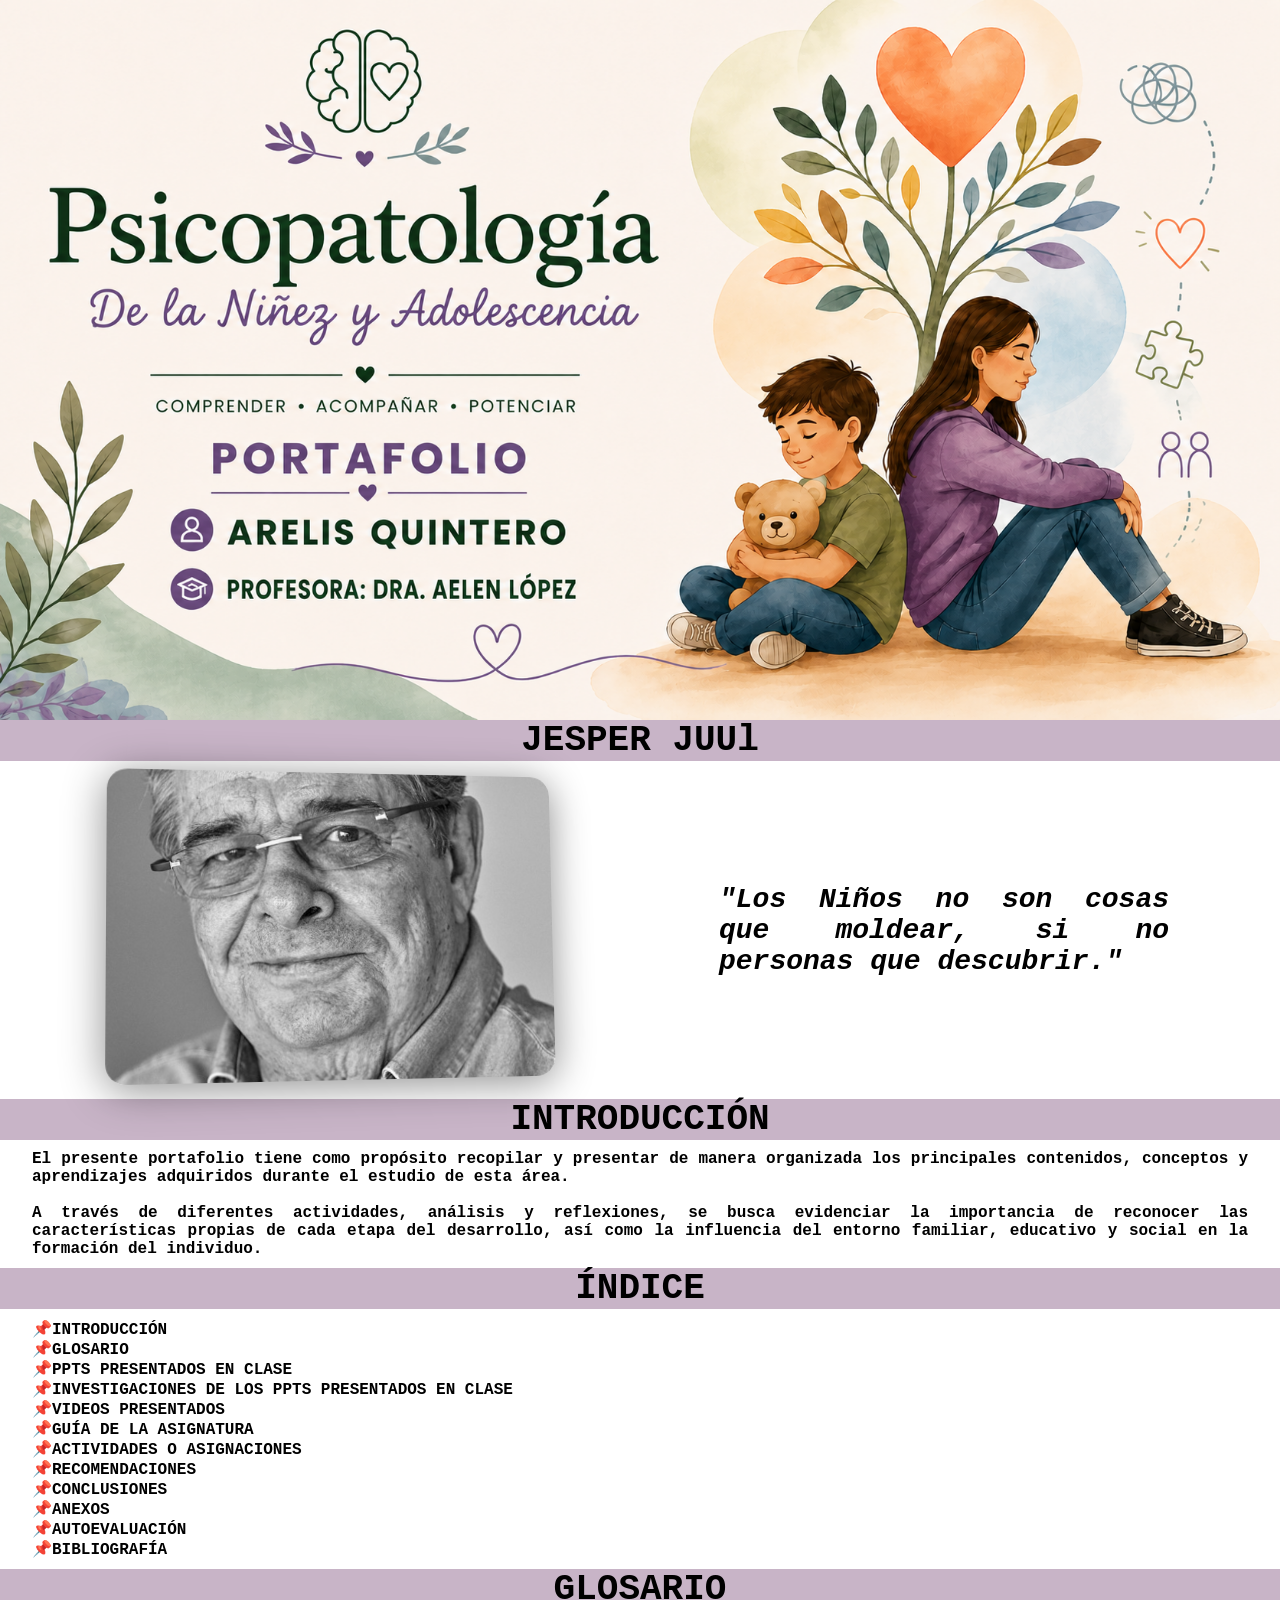
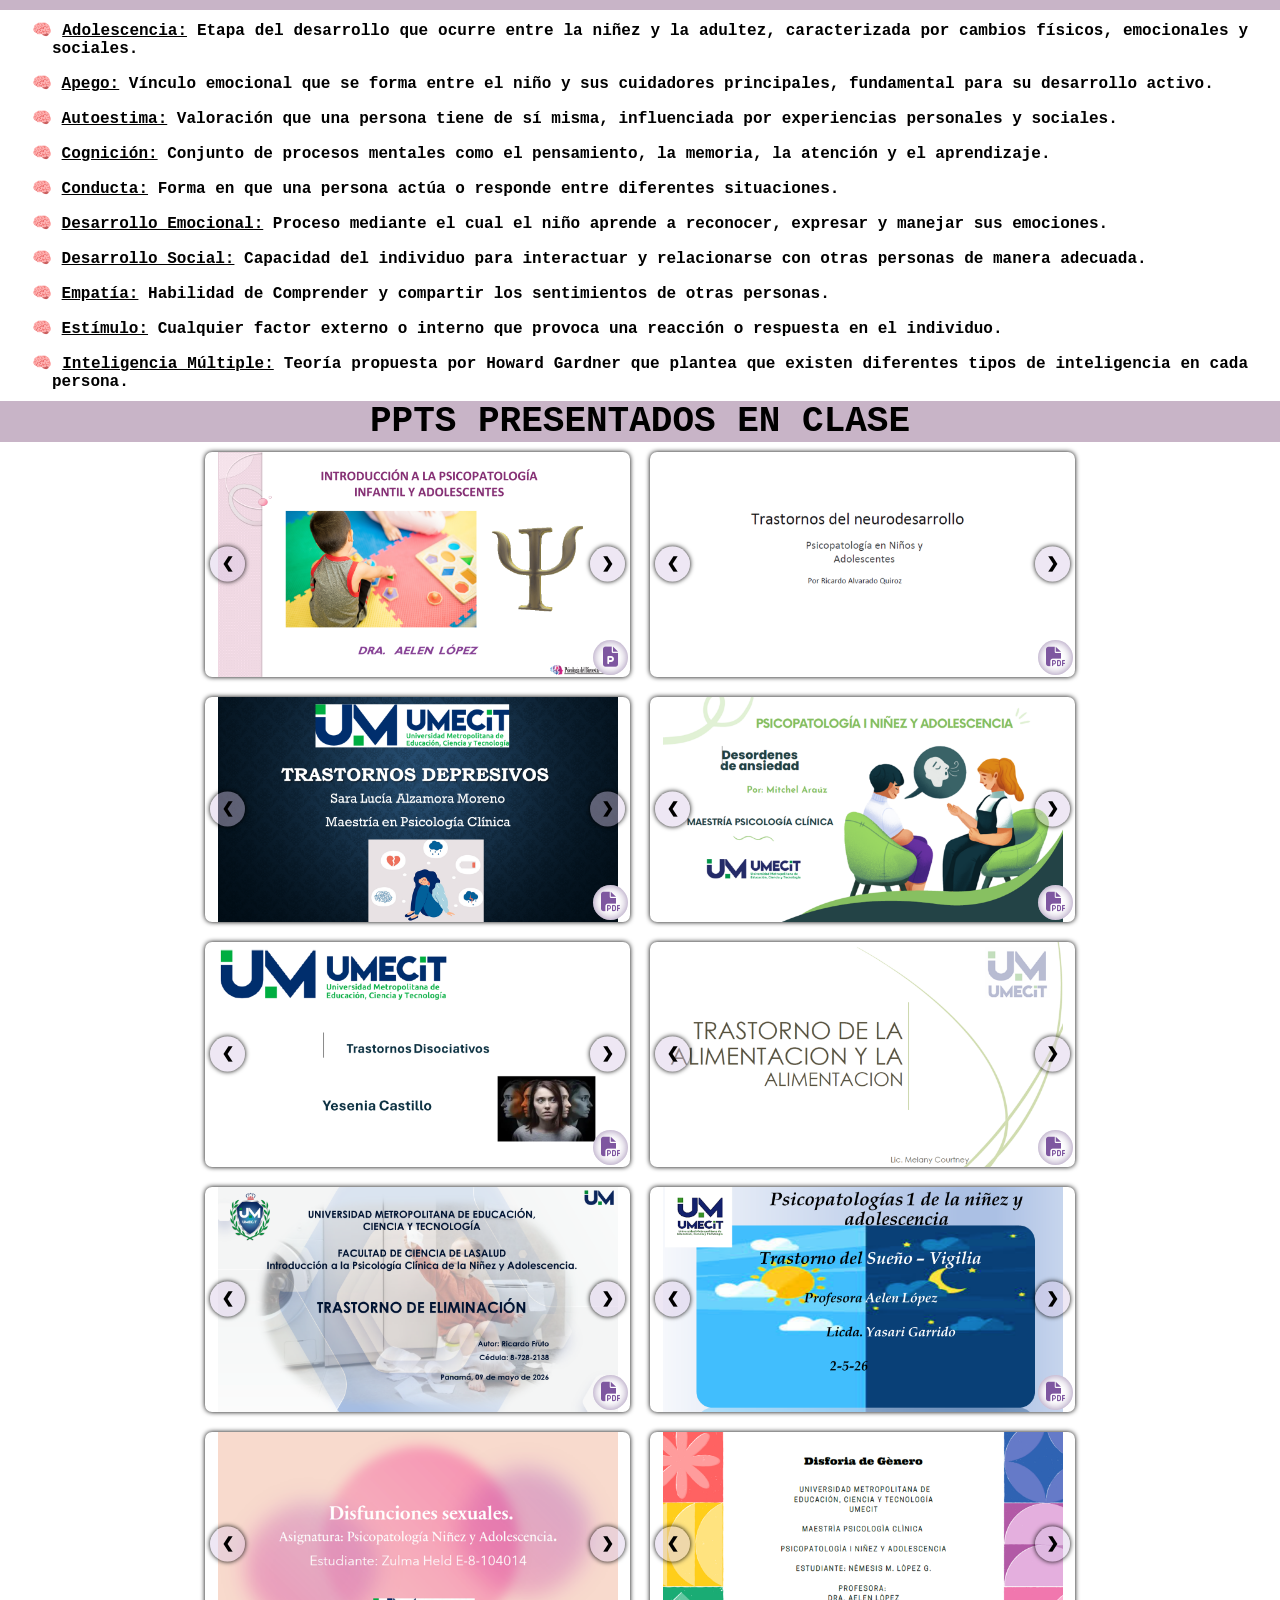
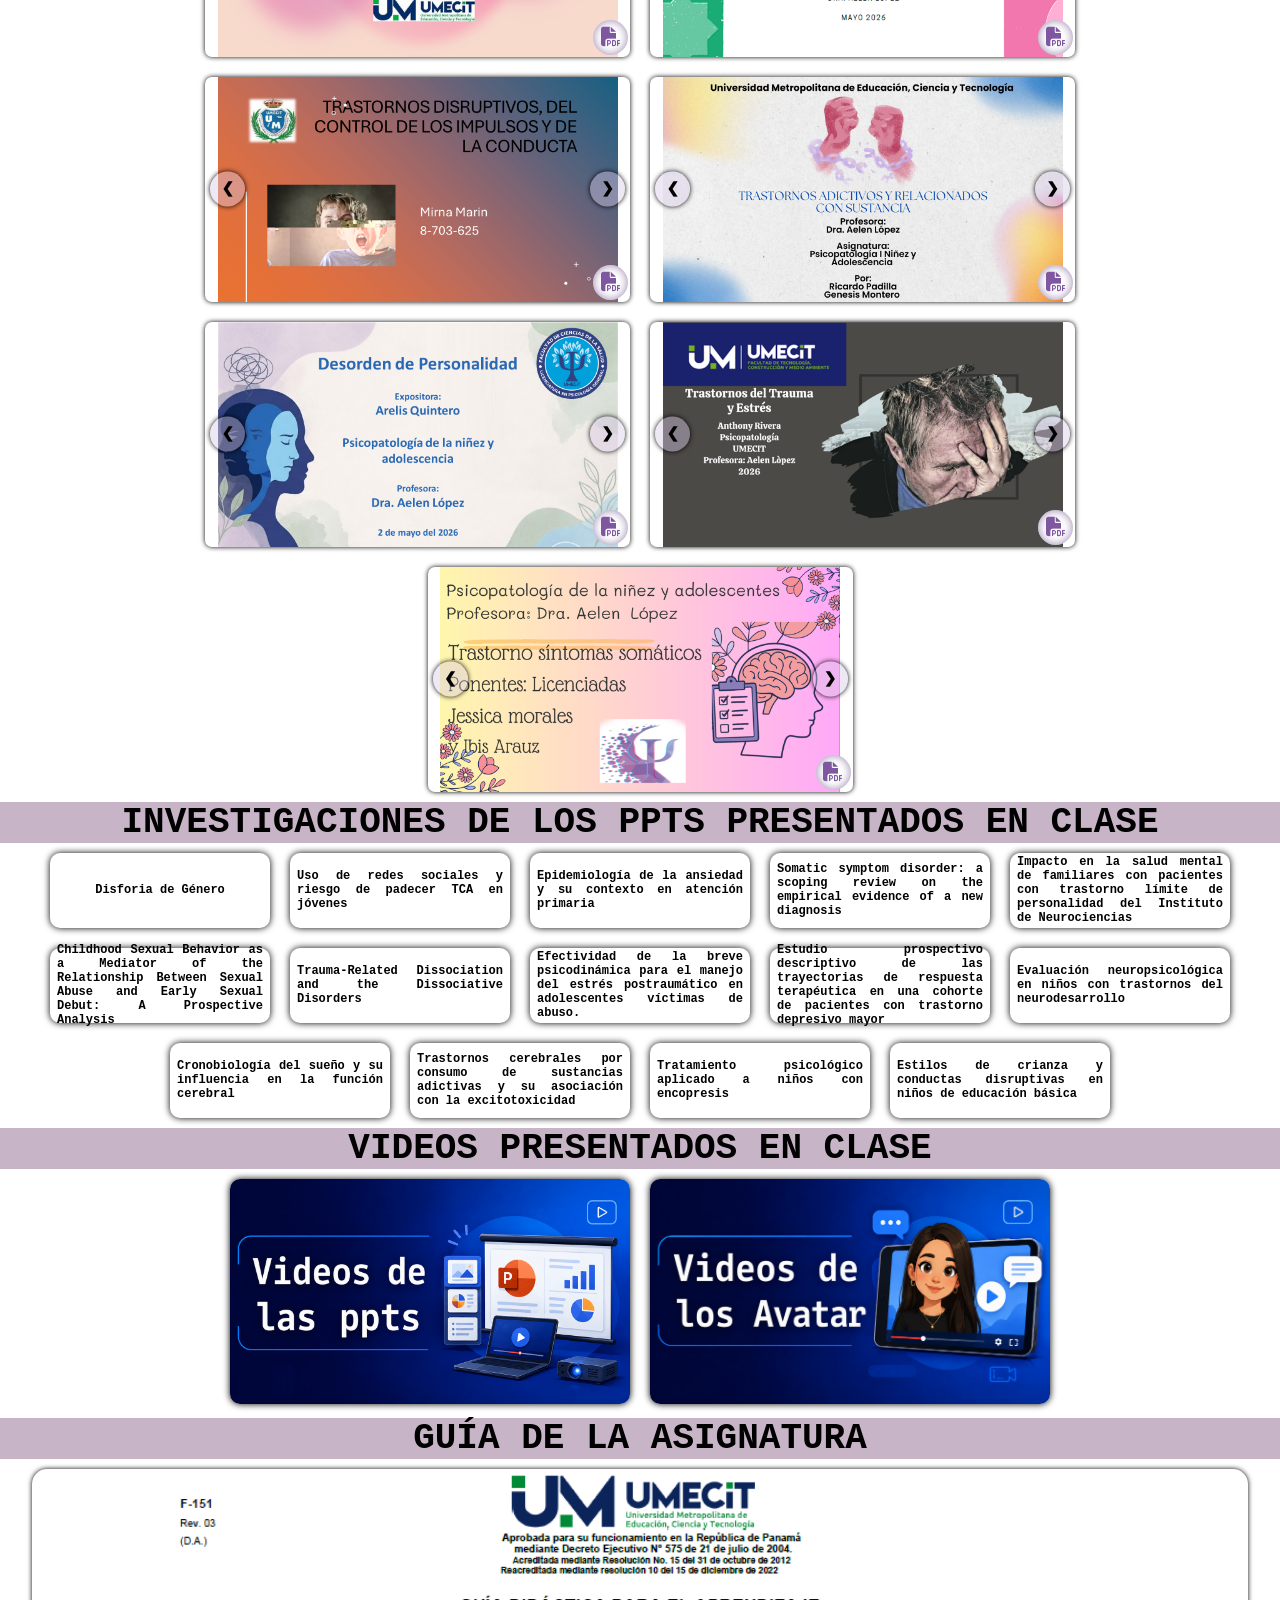
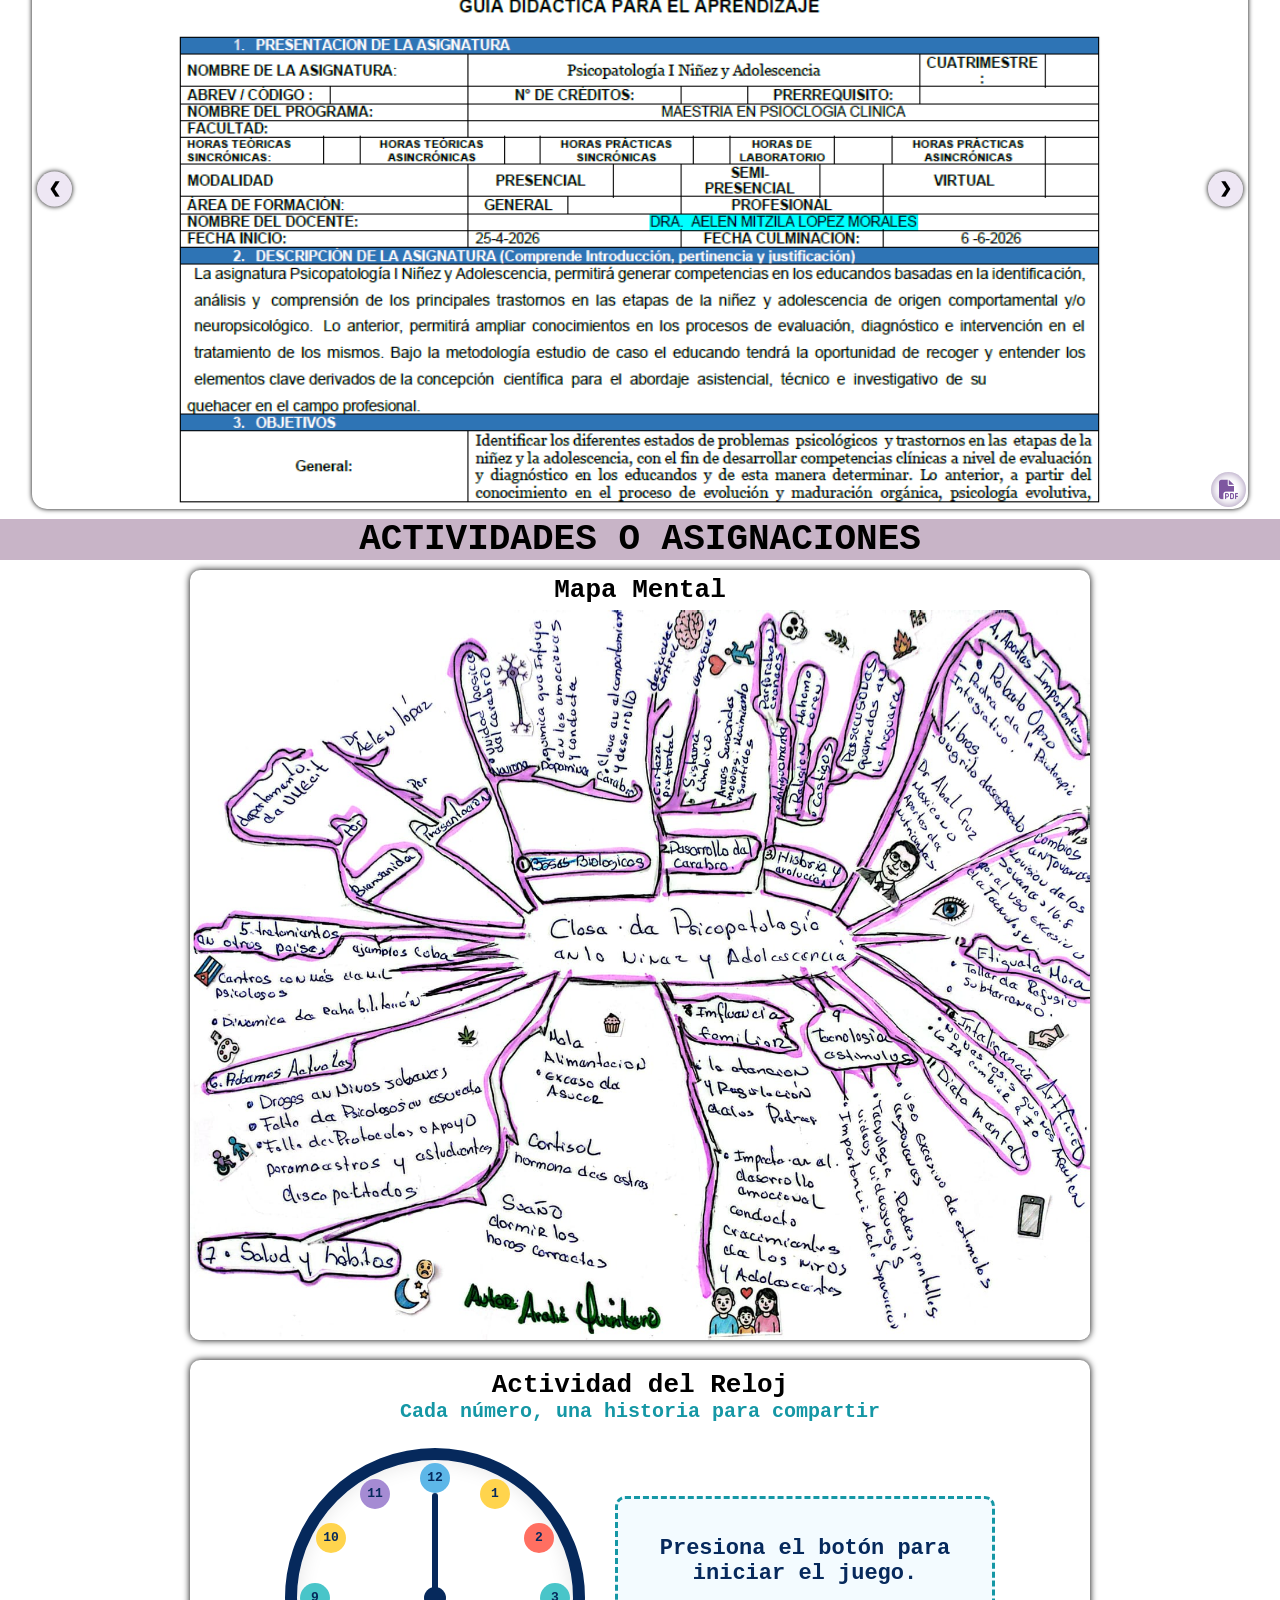
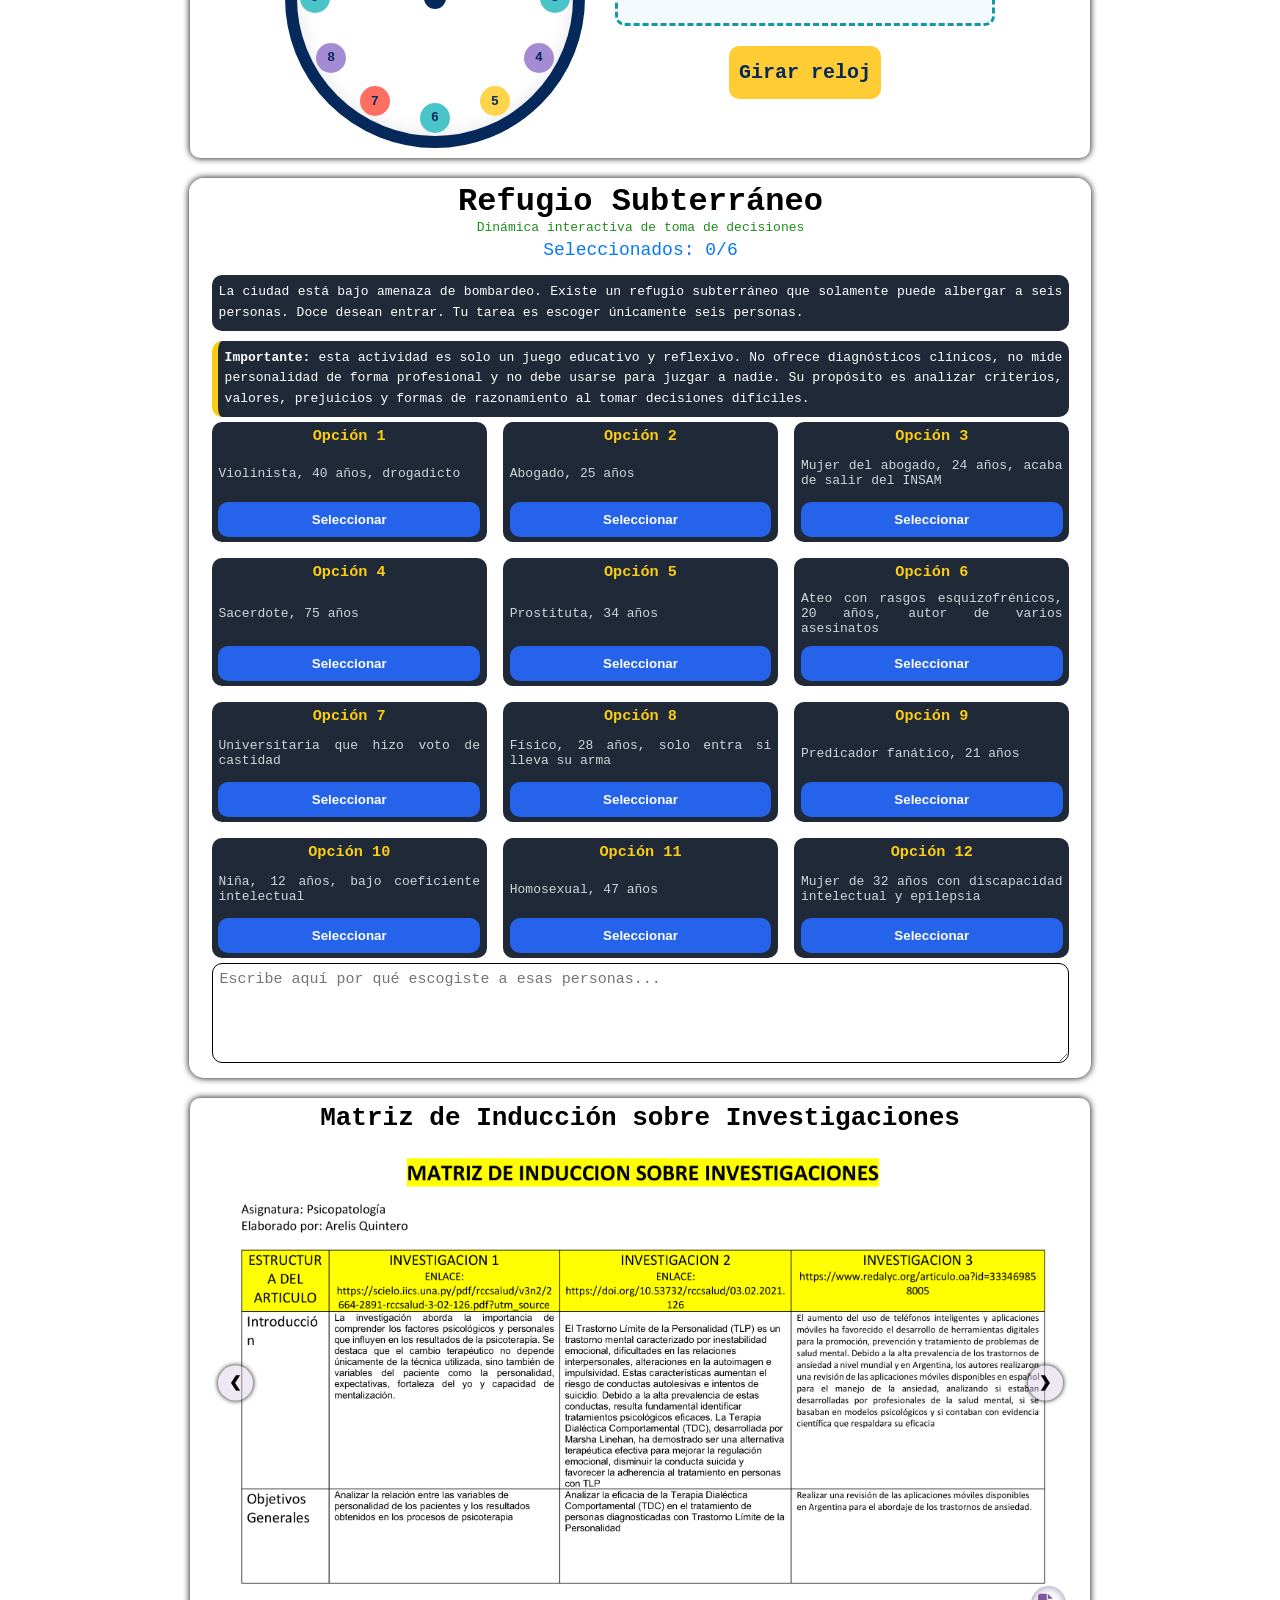
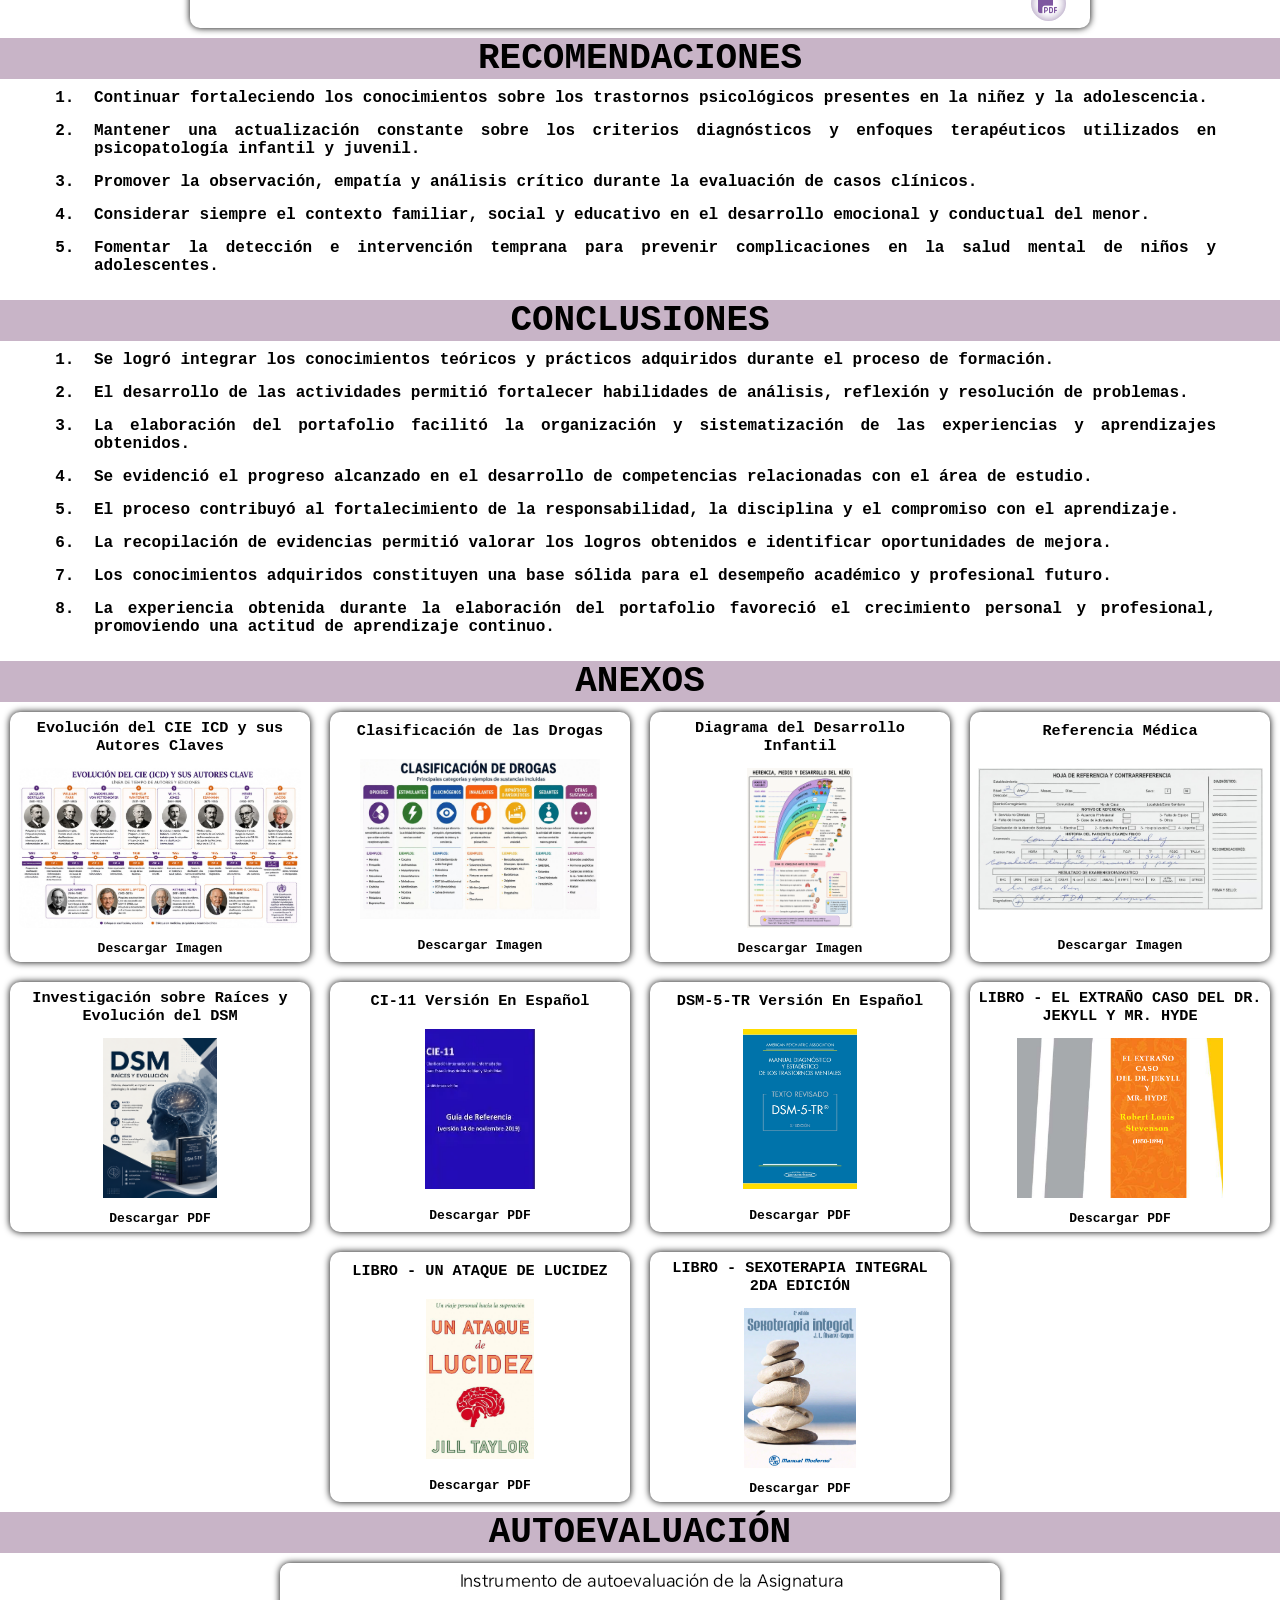
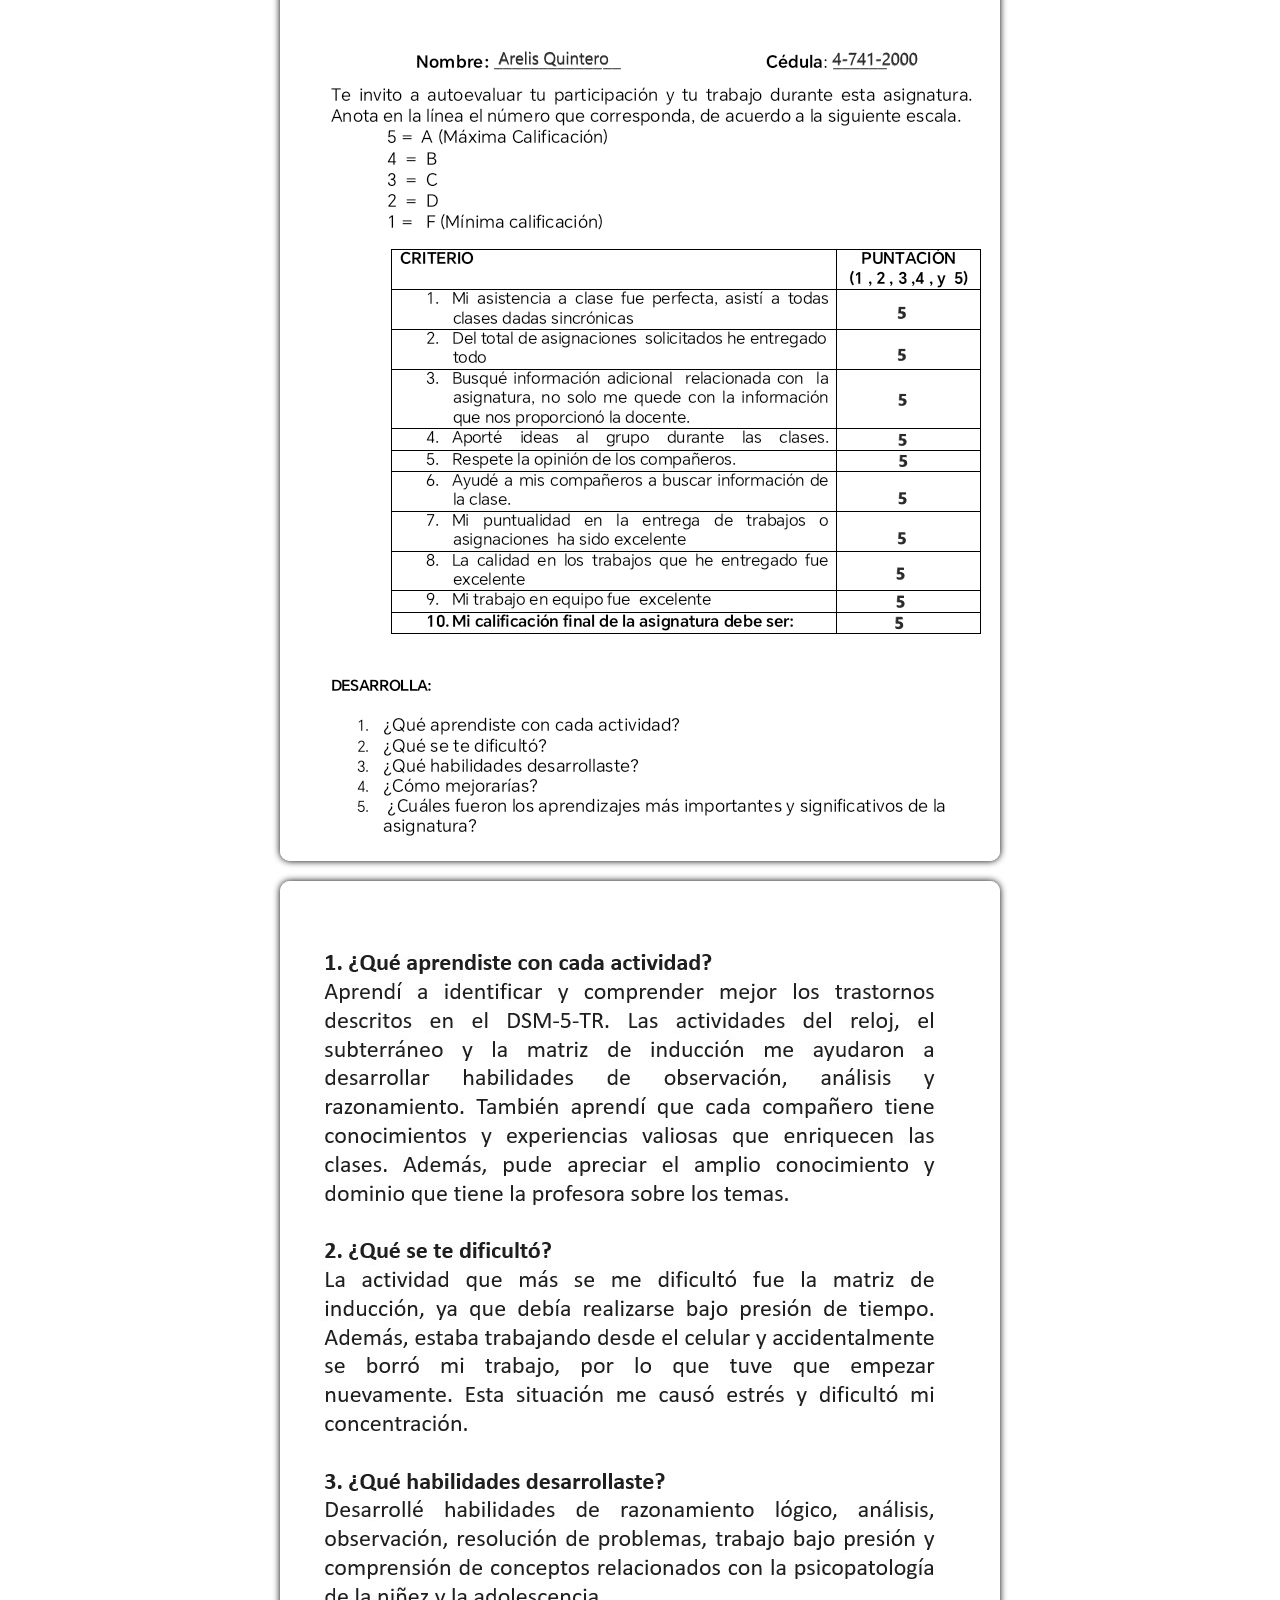
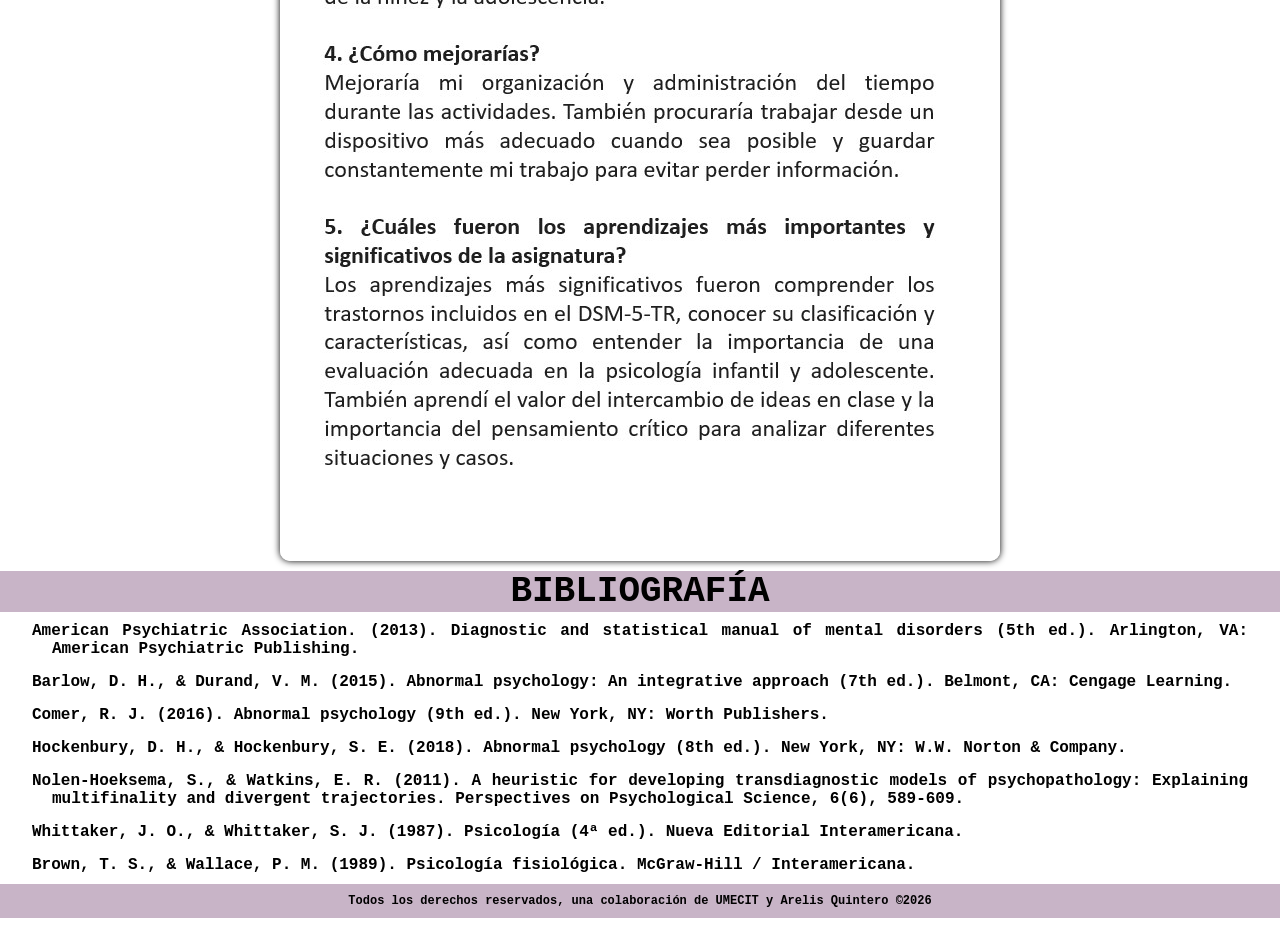
==== commit c255e1eb: "nuevo13" ====
--- a/index.html
+++ b/index.html
@@ -552,63 +552,62 @@
     <div class="fx fx-col">
       <div class="titulo" id="videos">INVESTIGACIONES DE LOS PPTS PRESENTADOS EN CLASE</div>
       <div class="ppts">
-        <a class="btn-investigacion"
+
+        <a class="btn-investigacion" title="Clic para ver la investigación" href="https://www.thelancet.com/journals/lanpsy/issue/current"
+          target="_blank">Disforia de Género</a>
+          
+        <a class="btn-investigacion" title="Clic para ver la investigación"
           href="https://scielo.isciii.es/scielo.php?script=sci_arttext&pid=S2529-850X2021001001289&hl=es-US"
-          target="_blank">INVESTIGACION:Sociales
-          y la Imagen Corporal (2021-2023)</a>
-
-        <a class="btn-investigacion" href="https://www.sciencedirect.com/science/article/pii/S260507302400004X"
+          target="_blank">Uso de redes sociales y riesgo de padecer TCA en jóvenes</a>
+
+        <a class="btn-investigacion" title="Clic para ver la investigación" href="https://www.sciencedirect.com/science/article/pii/S260507302400004X"
           target="_blank">Epidemiología
           de la ansiedad y su contexto en atención primaria</a>
 
-        <a class="btn-investigacion"
+        <a class="btn-investigacion" title="Clic para ver la investigación"
           href="https://www.cambridge.org/core/services/aop-cambridge-core/content/view/25B7921C514E9B42280B6A7376289729/S0033291721004177a.pdf/somatic-symptom-disorder-a-scoping-review-on-the-empirical-evidence-of-a-new-diagnosis.pdf"
           target="_blank">Somatic
           symptom disorder: a scoping review on the empirical evidence of a new diagnosis</a>
 
-        <a class="btn-investigacion" href="https://dspace.udla.edu.ec/handle/33000/17975" target="_blank">Impacto en la
+        <a class="btn-investigacion" title="Clic para ver la investigación" href="https://dspace.udla.edu.ec/handle/33000/17975" target="_blank">Impacto en la
           salud mental de
           familiares con pacientes con trastorno límite de personalidad del Instituto de Neurociencias</a>
 
-        <a class="btn-investigacion" href="https://www.thelancet.com/journals/lanpsy/issue/current"
-          target="_blank">Disforia de
-          Género</a>
-
-        <a class="btn-investigacion" href="https://link.springer.com/article/10.1007/s10508-025-03228-w"
+        <a class="btn-investigacion" title="Clic para ver la investigación" href="https://link.springer.com/article/10.1007/s10508-025-03228-w"
           target="_blank">Childhood
           Sexual Behavior as a Mediator of the Relationship Between Sexual Abuse and Early Sexual Debut: A Prospective
           Analysis</a>
 
-        <a class="btn-investigacion" href="https://djph.org/wp-content/uploads/2022/05/djph-82-010.pdf"
+        <a class="btn-investigacion" title="Clic para ver la investigación" href="https://djph.org/wp-content/uploads/2022/05/djph-82-010.pdf"
           target="_blank">Trauma-Related
           Dissociation and the Dissociative Disorders</a>
 
-        <a class="btn-investigacion" href="https://up-rid.up.ac.pa/2556/1/geneva_bravo.pdf" target="_blank">EFECTIVIDAD
-          DE LA
-          PSICOTERAPIA BREVE PSICODINÁMICA PARA EL MANEJO DEL ESTRÉS POST TRAUMATICO EN ADOLESCENTES VICTIMAS DE
-          ABUSO</a>
-
-        <a class="btn-investigacion"
+        <a class="btn-investigacion" title="Clic para ver la investigación" href="https://up-rid.up.ac.pa/2556/1/geneva_bravo.pdf"
+          target="_blank">Efectividad de la breve psicodinámica para el manejo del estrés postraumático en
+          adolescentes víctimas de abuso.
+        </a>
+
+        <a class="btn-investigacion" title="Clic para ver la investigación"
           href="https://www.scielo.cl/scielo.php?script=sci_arttext&pid=S0717-92272023000300298" target="_blank">Estudio
           prospectivo
           descriptivo de las trayectorias de respuesta terapéutica en una cohorte de pacientes con trastorno depresivo
           mayor</a>
 
-        <a class="btn-investigacion" href="https://www.sciencedirect.com/science/article/pii/S071686402200102X"
+        <a class="btn-investigacion" title="Clic para ver la investigación" href="https://www.sciencedirect.com/science/article/pii/S071686402200102X"
           target="_blank">Evaluación neuropsicológica en niños con trastornos del neurodesarrollo</a>
 
-        <a class="btn-investigacion" href="https://www.redalyc.org/articulo.oa?id=439667308002"
+        <a class="btn-investigacion" title="Clic para ver la investigación" href="https://www.redalyc.org/articulo.oa?id=439667308002"
           target="_blank">Cronobiología del sueño y su influencia en la función cerebral</a>
 
-        <a class="btn-investigacion" href="http://e-cucba.cucba.udg.mx/index.php/e-Cucba/article/view/409"
+        <a class="btn-investigacion" title="Clic para ver la investigación" href="http://e-cucba.cucba.udg.mx/index.php/e-Cucba/article/view/409"
           target="_blank">Trastornos cerebrales por consumo de sustancias adictivas y su asociación con la
           excitotoxicidad</a>
 
-        <a class="btn-investigacion"
+        <a class="btn-investigacion" title="Clic para ver la investigación"
           href="http://scielo.sld.cu/scielo.php?script=sci_arttext&pid=S0034-75312022000100004"
           target="_blank">Tratamiento psicológico aplicado a niños con encopresis</a>
 
-        <a class="btn-investigacion" href="https://revistahorizontes.org/index.php/revistahorizontes/article/view/1944"
+        <a class="btn-investigacion" title="Clic para ver la investigación" href="https://revistahorizontes.org/index.php/revistahorizontes/article/view/1944"
           target="_blank">Estilos de crianza y conductas disruptivas en niños de educación básica</a>
       </div>
     </div>
@@ -847,7 +846,7 @@
 
   <footer>
     <div class="txt-pie">
-      Todos los derechos reservados Arelis Quintero ©2026
+      Todos los derechos reservados, una colaboración de UMECIT y Arelis Quintero ©2026
     </div>
   </footer>
 
--- a/style.css
+++ b/style.css
@@ -311,14 +311,13 @@
   align-items: center;   /* centra verticalmente */
   justify-content: center; /* opcional: centra horizontalmente */
   width: 220px;
-  height: 100px;
+  height: 75px;
   max-width: 95%;
   margin: 10px;
   padding: 7px;
   border-radius: 10px;
   box-shadow: var(--shadow-densa);
-  background-color: var(--primario);
-  color: var(--txt-claro);
+  color: var(--txt-principal);
   text-decoration: none;
   font-size: 12px;
   text-align: justify;
@@ -650,3 +649,13 @@
   box-shadow: none;
   margin: 5px auto;
 }
+
+ @media (max-width: 480px) {
+      .btn-investigacion{
+        width: 95%;
+        height: auto;
+        padding: 10px;
+        margin: 5px auto;
+        box-shadow: var(--shadow-inset);
+      }
+    }
